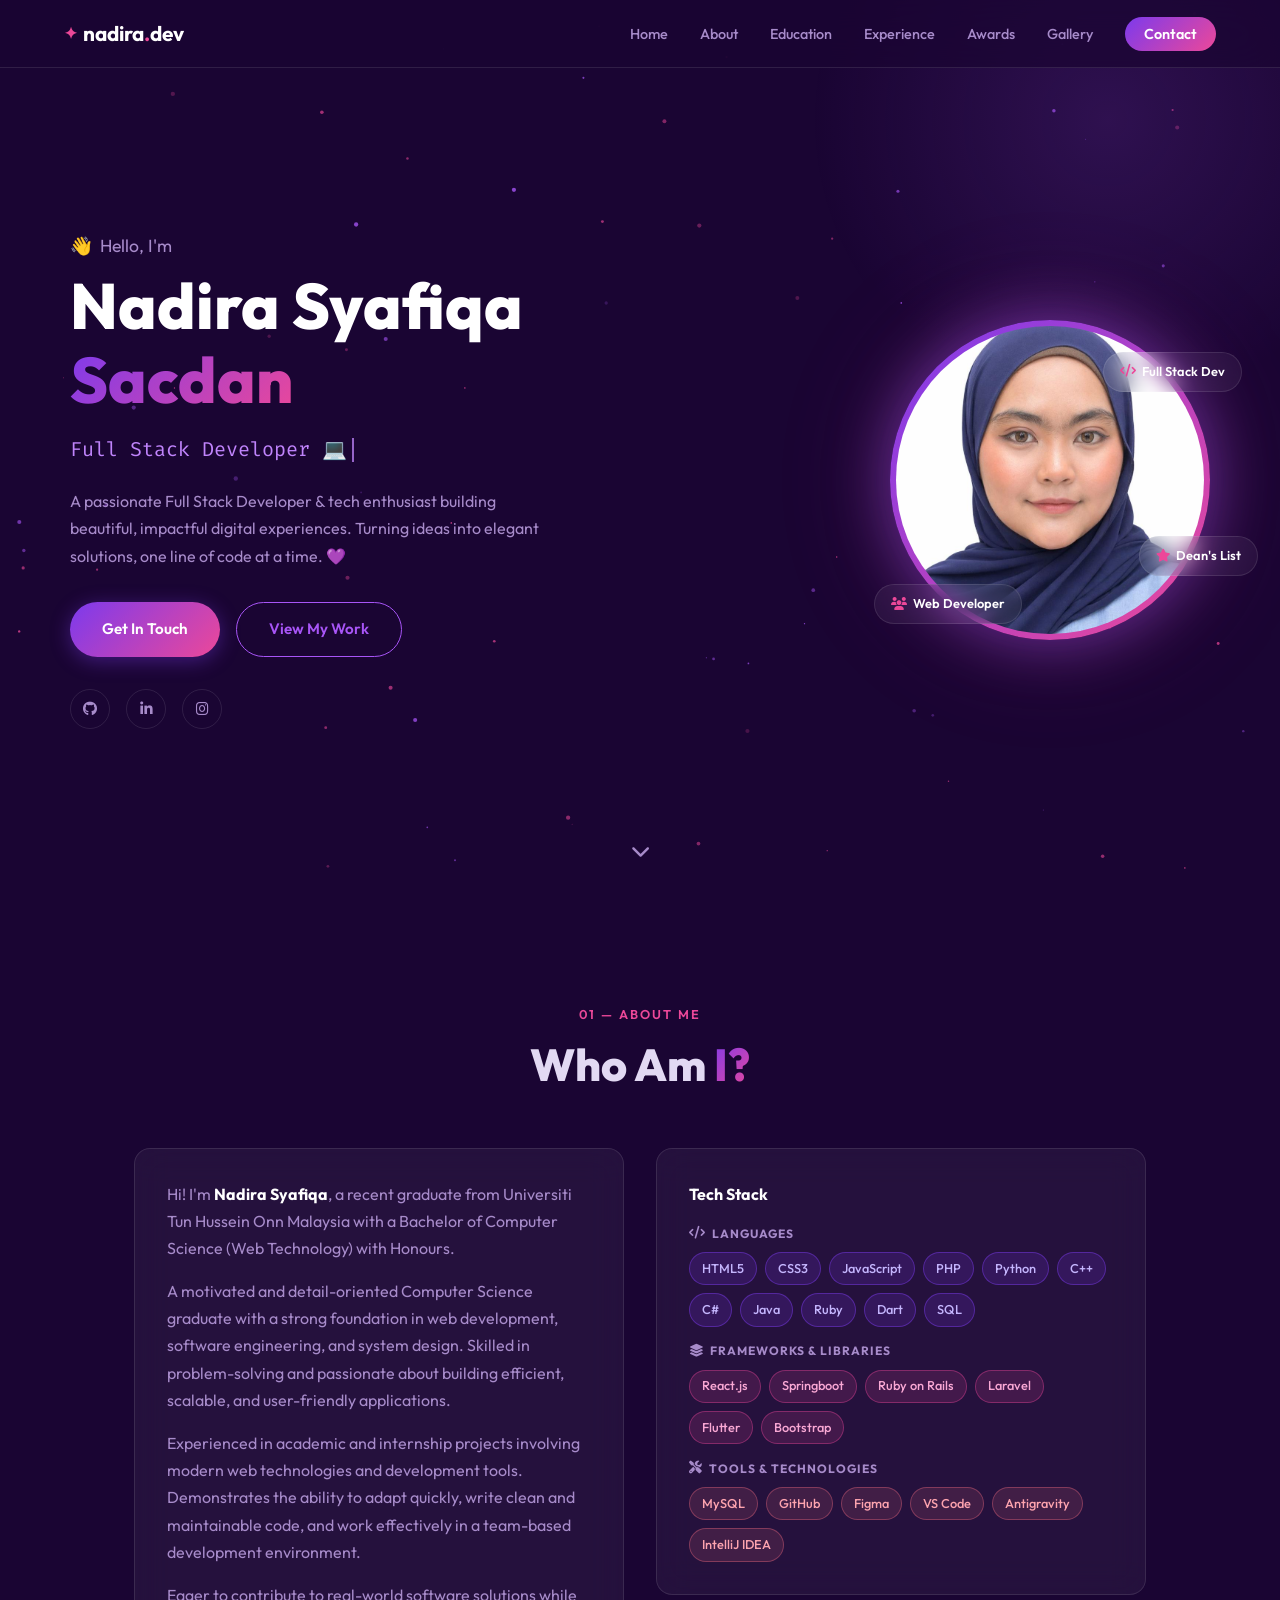
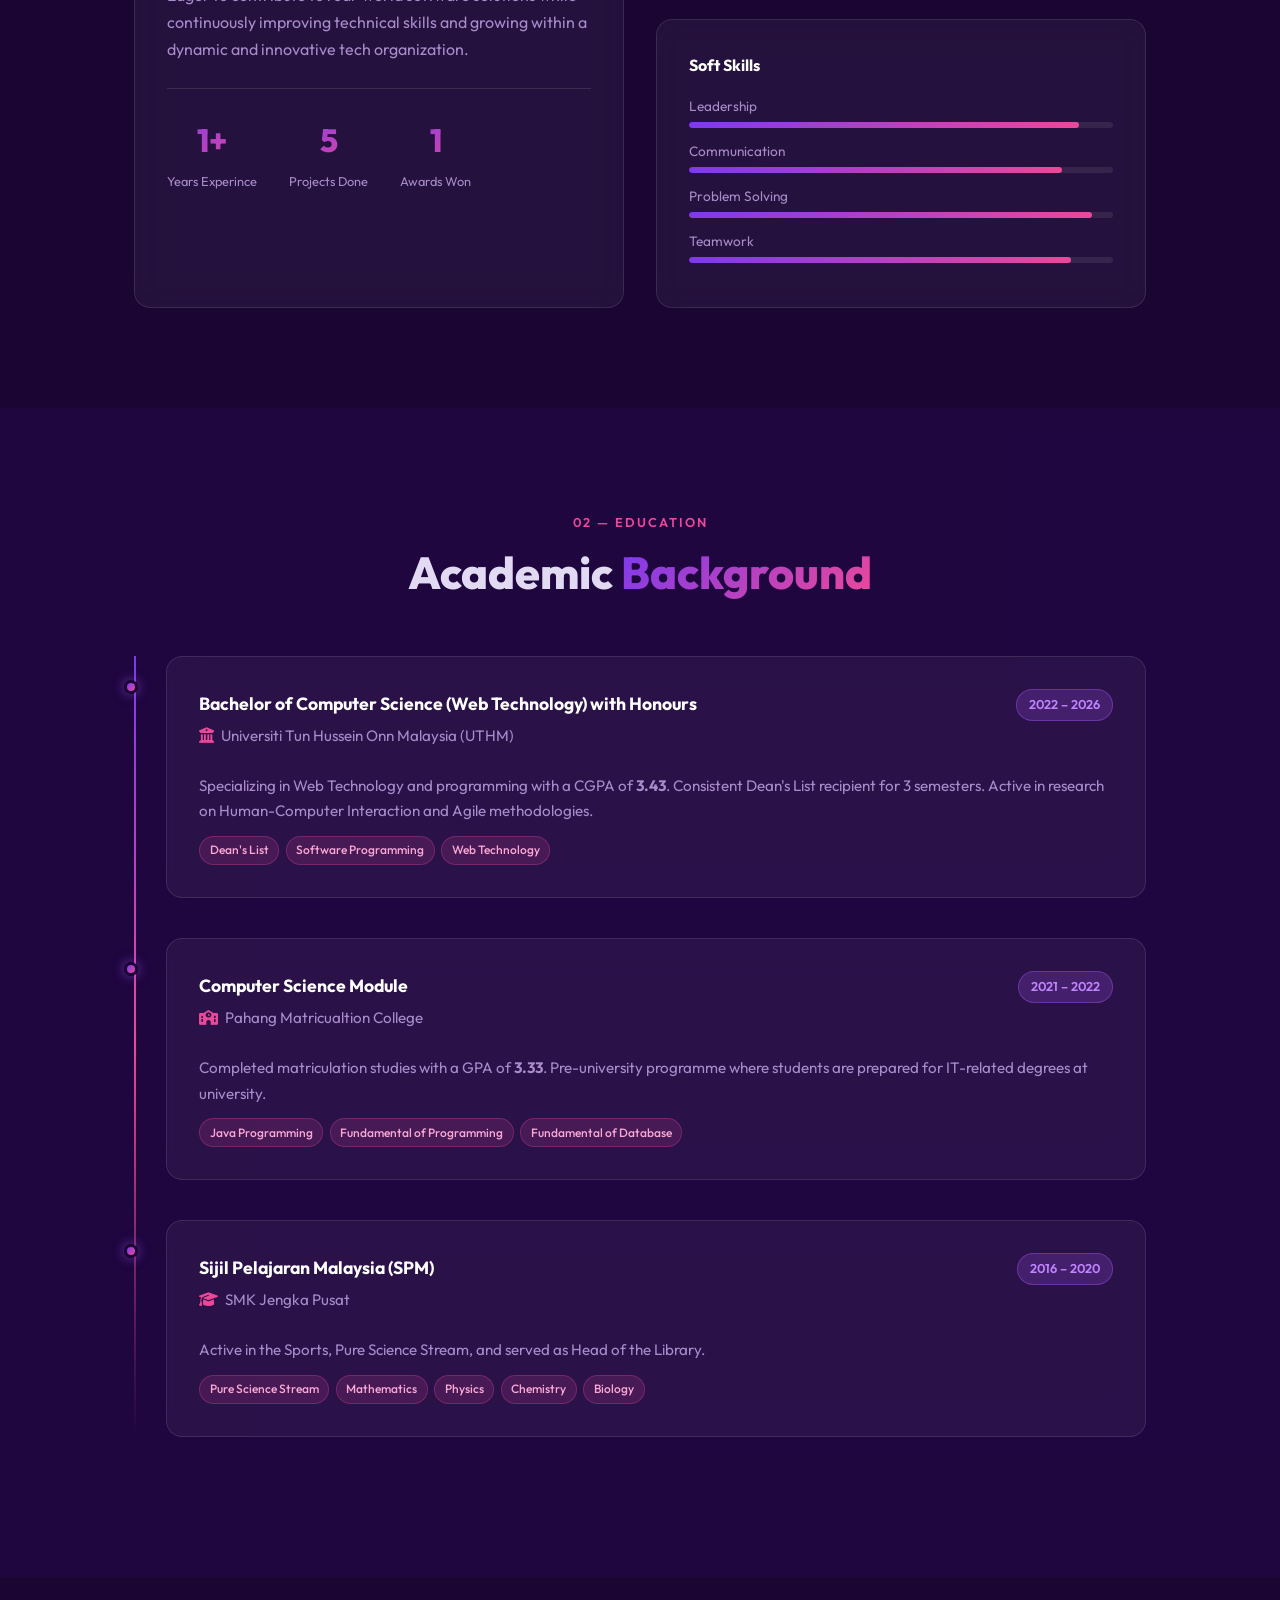
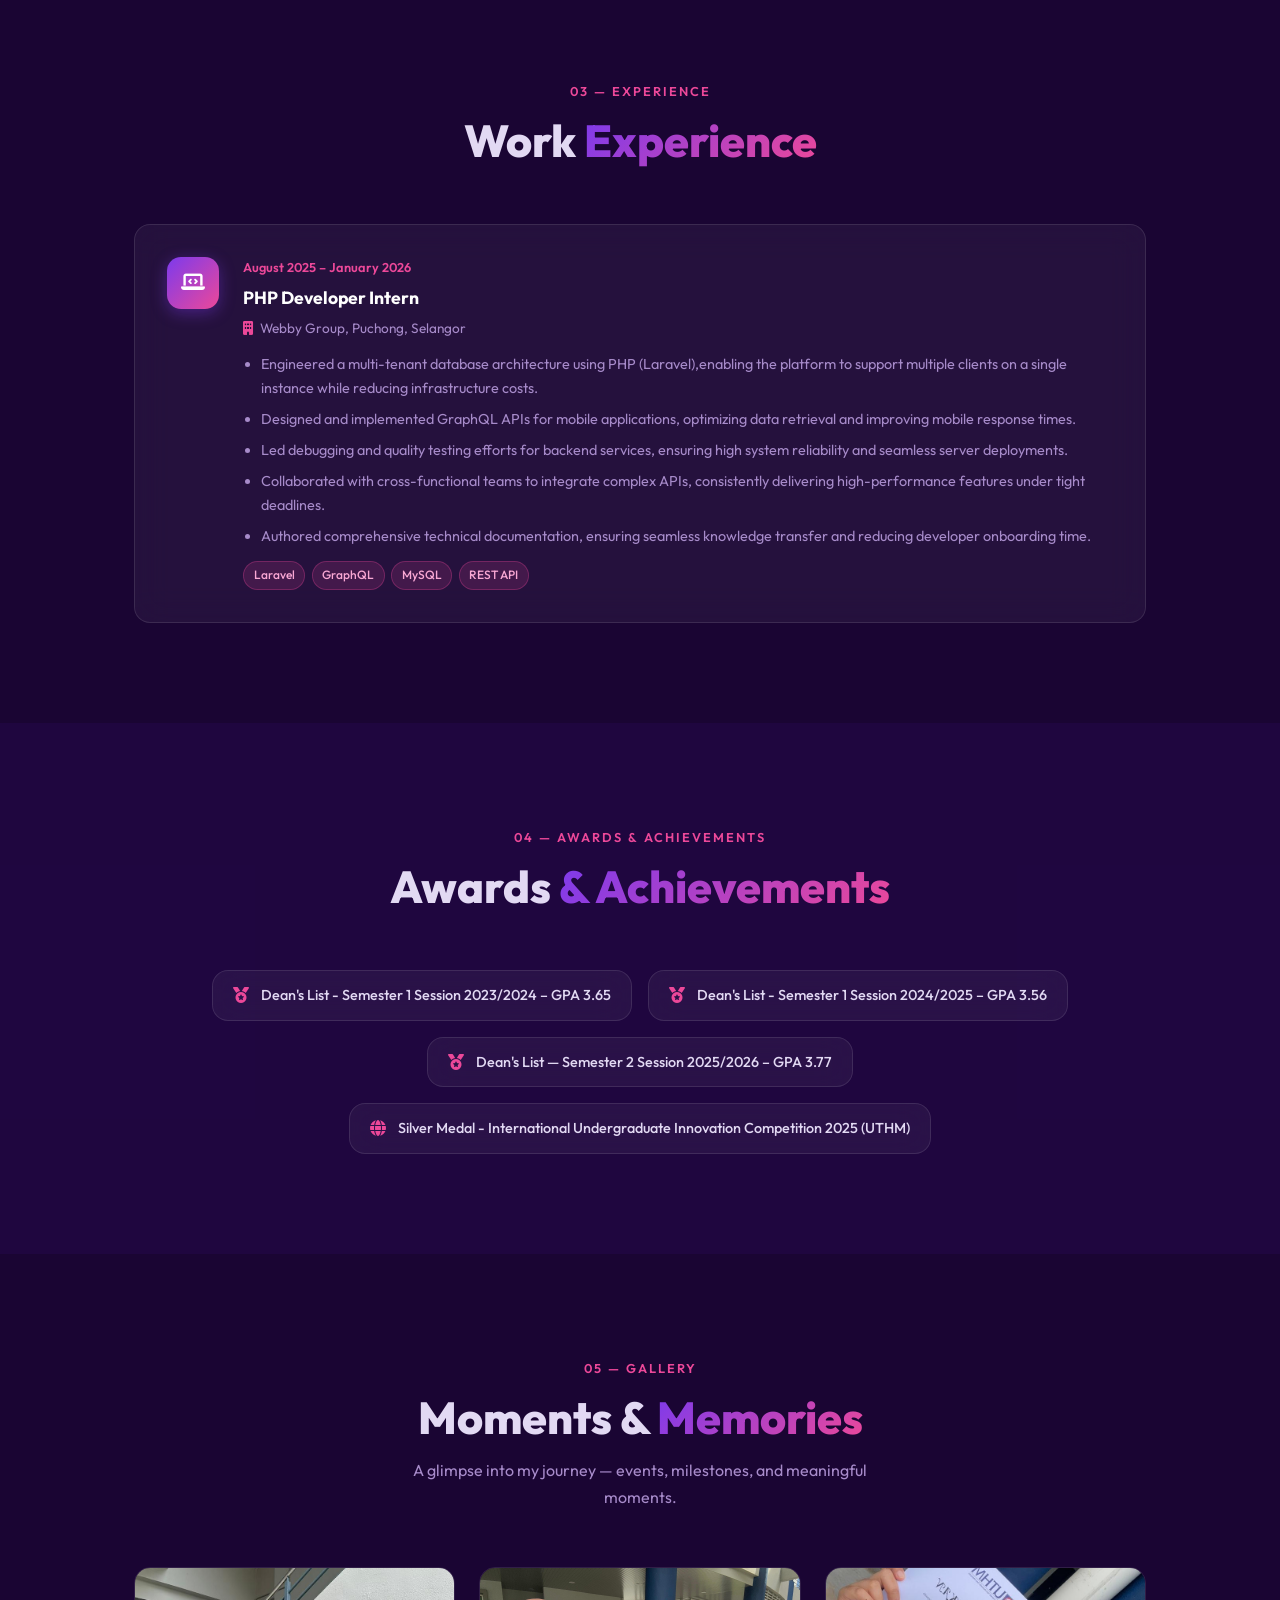
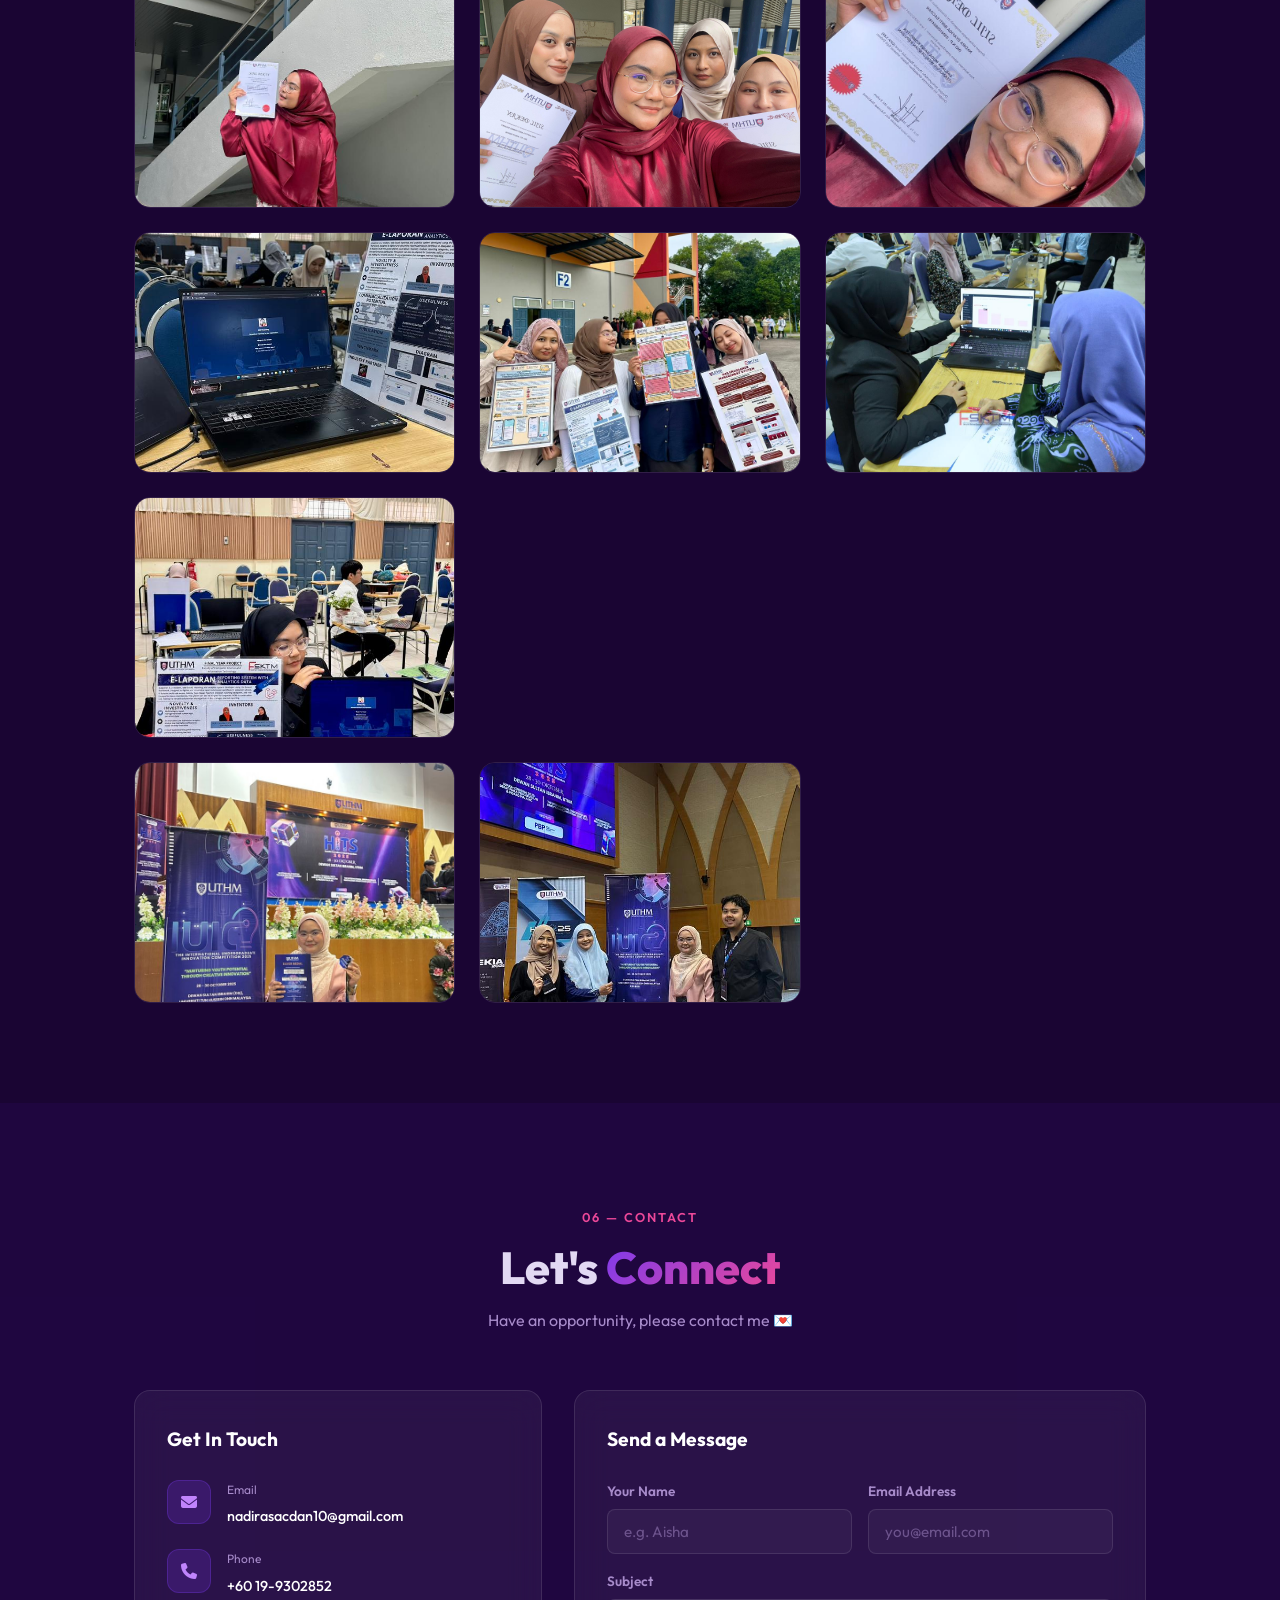
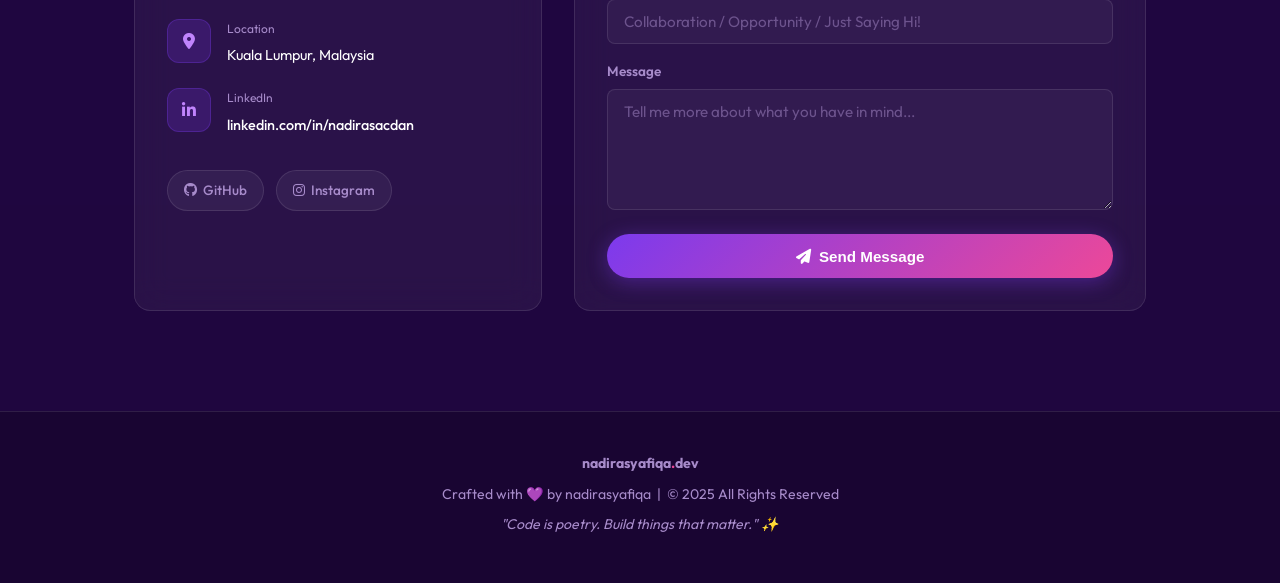
==== index.html @ 59a6dc30 "Update contact form action URL" ====
<!DOCTYPE html>
<html lang="en">
<head>
  <meta charset="UTF-8" />
  <meta name="viewport" content="width=device-width, initial-scale=1.0"/>
  <title>Nadira Syafiqa | Full Stack Developer & Tech Enthusiast</title>
  <meta name="description" content="Portfolio of Nadirah — Full Stack Developer, tech enthusiast, and community leader passionate about building impactful digital experiences."/>
  <link href="https://fonts.googleapis.com/css2?family=Outfit:wght@300;400;500;600;700;800&family=Fira+Code:wght@400;500&display=swap" rel="stylesheet"/>
  <link rel="stylesheet" href="https://cdnjs.cloudflare.com/ajax/libs/font-awesome/6.5.0/css/all.min.css"/>
  <link rel="stylesheet" href="style.css"/>
</head>
<body>

  <!-- Particle Canvas -->
  <canvas id="particles"></canvas>

  <!-- NAV -->
  <nav id="navbar">
    <div class="nav-brand">
      <span class="brand-icon">✦</span>
      <span>nadira<span class="accent">.</span>dev</span>
    </div>
    <ul class="nav-links">
      <li><a href="#home">Home</a></li>
      <li><a href="#about">About</a></li>
      <li><a href="#education">Education</a></li>
      <li><a href="#experience">Experience</a></li>
      <li><a href="#awards">Awards</a></li>
      <li><a href="#gallery">Gallery</a></li>
      <li><a href="#contact" class="btn-nav">Contact</a></li>
    </ul>
    <button class="hamburger" id="hamburger" aria-label="Toggle menu">
      <span></span><span></span><span></span>
    </button>
  </nav>

  <!-- HERO -->
  <section id="home" class="hero">
    <div class="hero-content">
      <div class="hero-left">
        <p class="hero-greeting"><span class="wave">👋</span> Hello, I'm</p>
        <h1 class="hero-name">Nadira Syafiqa<br/><span class="gradient-text">Sacdan</span></h1>
        <div class="typed-wrapper">
          <span id="typed-text"></span><span class="cursor">|</span>
        </div>
        <p class="hero-desc">A passionate Full Stack Developer & tech enthusiast building beautiful, impactful digital experiences. Turning ideas into elegant solutions, one line of code at a time. 💜</p>
        <div class="hero-btns">
          <a href="#contact" class="btn-primary">Get In Touch</a>
          <a href="#experience" class="btn-secondary">View My Work</a>
        </div>
        <div class="hero-socials">
          <a href="https://github.com/nadirasyafiqa" aria-label="GitHub"><i class="fab fa-github"></i></a>
          <a href="https://www.linkedin.com/in/nadirasacdan" aria-label="LinkedIn"><i class="fab fa-linkedin-in"></i></a>
          <a href="https://www.instagram.com/nadirasyafiqa/?hl=en" aria-label="Instagram"><i class="fab fa-instagram"></i></a>
        </div>
      </div>
      <div class="hero-right">
        <div class="profile-glow-ring">
          <div class="profile-img-wrap">
            <img src="assets/profile2.jpeg" alt="Nadirah's profile photo" id="profile-img" onerror="this.src='https://ui-avatars.com/api/?name=Nadirah+Nur+Aisyah&background=7c3aed&color=fff&size=400'"/>
            <label class="upload-label" for="profile-upload" title="Click to upload your photo">
              <i class="fas fa-camera"></i>
            </label>
            <input type="file" id="profile-upload" accept="image/*" style="display:none"/>
          </div>
        </div>
        <div class="floating-badge badge-1"><i class="fas fa-code"></i> Full Stack Dev</div>
        <div class="floating-badge badge-2"><i class="fas fa-star"></i> Dean's List</div>
        <div class="floating-badge badge-3"><i class="fas fa-users"></i> Web Developer</div>
      </div>
    </div>
    <div class="scroll-hint"><i class="fas fa-chevron-down"></i></div>
  </section>

  <!-- ABOUT -->
  <section id="about" class="section">
    <div class="container">
      <div class="section-header">
        <span class="section-tag">01 — About Me</span>
        <h2>Who Am <span class="gradient-text">I?</span></h2>
      </div>
      <div class="about-grid">
        <div class="about-text glass-card">
            <p>
              Hi! I'm <strong>Nadira Syafiqa</strong>, a recent graduate from Universiti Tun Hussein Onn Malaysia with a Bachelor of Computer Science (Web Technology) with Honours.
            </p>

            <p>
              A motivated and detail-oriented Computer Science graduate with a strong foundation in web development, software engineering, and system design. Skilled in problem-solving and passionate about building efficient, scalable, and user-friendly applications.
            </p>

            <p>
              Experienced in academic and internship projects involving modern web technologies and development tools. Demonstrates the ability to adapt quickly, write clean and maintainable code, and work effectively in a team-based development environment.
            </p>

            <p>
              Eager to contribute to real-world software solutions while continuously improving technical skills and growing within a dynamic and innovative tech organization.
            </p>          
            <div class="about-highlights">
            <div class="highlight-item">
              <span class="highlight-num gradient-text">1+</span>
              <span class="highlight-label">Years Experince</span>
            </div>
            <div class="highlight-item">
              <span class="highlight-num gradient-text">5</span>
              <span class="highlight-label">Projects Done</span>
            </div>
            <div class="highlight-item">
              <span class="highlight-num gradient-text">1</span>
              <span class="highlight-label">Awards Won</span>
            </div>
          </div>
        </div>
        <div class="skills-col">
          <div class="glass-card skills-card">
            <h3>Tech Stack</h3>

            <p class="stack-label"><i class="fas fa-code"></i> Languages</p>
            <div class="skill-tags">
              <span class="tag tag-lang">HTML5</span>
              <span class="tag tag-lang">CSS3</span>
              <span class="tag tag-lang">JavaScript</span>
              <span class="tag tag-lang">PHP</span>
              <span class="tag tag-lang">Python</span>
              <span class="tag tag-lang">C++</span>
              <span class="tag tag-lang">C#</span>
              <span class="tag tag-lang">Java</span>
              <span class="tag tag-lang">Ruby</span>
              <span class="tag tag-lang">Dart</span>
              <span class="tag tag-lang">SQL</span>
            </div>

            <p class="stack-label"><i class="fas fa-layer-group"></i> Frameworks &amp; Libraries</p>
            <div class="skill-tags">
              <span class="tag tag-framework">React.js</span>
              <span class="tag tag-framework">Springboot</span>
              <span class="tag tag-framework">Ruby on Rails</span>
              <span class="tag tag-framework">Laravel</span>
              <span class="tag tag-framework">Flutter</span>
              <span class="tag tag-framework">Bootstrap</span>
            </div>

            <p class="stack-label"><i class="fas fa-tools"></i> Tools &amp; Technologies</p>
            <div class="skill-tags">
              <span class="tag tag-tool">MySQL</span>
              <span class="tag tag-tool">GitHub</span>
              <span class="tag tag-tool">Figma</span>
              <span class="tag tag-tool">VS Code</span>
              <span class="tag tag-tool">Antigravity</span>
              <span class="tag tag-tool">IntelliJ IDEA</span>
            </div>
          </div>
          <div class="glass-card skills-card">
            <h3>Soft Skills</h3>
            <div class="skill-bars">
              <div class="skill-bar-item">
                <span>Leadership</span>
                <div class="bar"><div class="bar-fill" data-w="92"></div></div>
              </div>
              <div class="skill-bar-item">
                <span>Communication</span>
                <div class="bar"><div class="bar-fill" data-w="88"></div></div>
              </div>
              <div class="skill-bar-item">
                <span>Problem Solving</span>
                <div class="bar"><div class="bar-fill" data-w="95"></div></div>
              </div>
              <div class="skill-bar-item">
                <span>Teamwork</span>
                <div class="bar"><div class="bar-fill" data-w="90"></div></div>
              </div>
            </div>
          </div>
        </div>
      </div>
    </div>
  </section>

  <!-- EDUCATION -->
  <section id="education" class="section section-alt">
    <div class="container">
      <div class="section-header">
        <span class="section-tag">02 — Education</span>
        <h2>Academic <span class="gradient-text">Background</span></h2>
      </div>
      <div class="timeline">
        <div class="timeline-item" data-aos>
          <div class="timeline-dot"></div>
          <div class="timeline-card glass-card">
            <div class="tl-header">
              <div>
                <h3>Bachelor of Computer Science (Web Technology) with Honours</h3>
                <p class="tl-place"><i class="fas fa-university"></i> Universiti Tun Hussein Onn Malaysia (UTHM)</p>
              </div>
              <span class="tl-year">2022 – 2026</span>
            </div>
            <p>Specializing in Web Technology and programming with a CGPA of <strong>3.43</strong>. Consistent Dean's List recipient for 3 semesters. Active in research on Human-Computer Interaction and Agile methodologies.</p>
            <div class="tl-tags">
              <span class="tag-sm">Dean's List</span>
              <span class="tag-sm">Software Programming</span>
              <span class="tag-sm">Web Technology</span>
            </div>
          </div>
        </div>
        <div class="timeline-item" data-aos>
          <div class="timeline-dot"></div>
          <div class="timeline-card glass-card">
            <div class="tl-header">
              <div>
                <h3>Computer Science Module </h3>
                <p class="tl-place"><i class="fas fa-school"></i> Pahang Matricualtion College</p>
              </div>
              <span class="tl-year">2021 – 2022</span>
            </div>
            <p>Completed matriculation studies with a GPA of <strong>3.33</strong>. Pre-university programme where students are prepared for IT-related degrees at university.</p>
            <div class="tl-tags">
              <span class="tag-sm">Java Programming</span>
              <span class="tag-sm">Fundamental of Programming</span>
              <span class="tag-sm">Fundamental of Database</span>
            </div>
          </div>
        </div>
        <div class="timeline-item" data-aos>
          <div class="timeline-dot"></div>
          <div class="timeline-card glass-card">
            <div class="tl-header">
              <div>
                <h3>Sijil Pelajaran Malaysia (SPM)</h3>
                <p class="tl-place"><i class="fas fa-graduation-cap"></i> SMK Jengka Pusat</p>
              </div>
              <span class="tl-year">2016 – 2020</span>
            </div>
            <p>Active in the Sports, Pure Science Stream, and served as Head of the Library.</p>
            <div class="tl-tags">
              <span class="tag-sm">Pure Science Stream</span>
              <span class="tag-sm">Mathematics</span>
              <span class="tag-sm">Physics</span>
              <span class="tag-sm">Chemistry</span>
              <span class="tag-sm">Biology</span>
            </div>
          </div>
        </div>
      </div>
    </div>
  </section>

  <!-- EXPERIENCE -->
  <section id="experience" class="section">
    <div class="container">
      <div class="section-header">
        <span class="section-tag">03 — Experience</span>
        <h2>Work <span class="gradient-text">Experience</span></h2>
      </div>
      <div class="exp-grid">
        <div class="exp-card glass-card" data-aos>
          <div class="exp-icon"><i class="fas fa-laptop-code"></i></div>
          <div class="exp-body">
            <span class="exp-period">August 2025 – January 2026</span>
            <h3>PHP Developer Intern</h3>
            <p class="exp-company"><i class="fas fa-building"></i> Webby Group, Puchong, Selangor</p>
            <ul>
              <li>Engineered a multi-tenant database architecture using PHP (Laravel),enabling the platform to support multiple clients on a single instance while reducing infrastructure costs.</li>
              <li>Designed and implemented GraphQL APIs for mobile applications, optimizing data retrieval and improving mobile response times.</li>
              <li>Led debugging and quality testing efforts for backend services, ensuring high system reliability and seamless server deployments. </li>
              <li>Collaborated with cross-functional teams to integrate complex APIs, consistently delivering high-performance features under tight deadlines. </li>
              <li>Authored comprehensive technical documentation, ensuring seamless knowledge transfer and reducing developer onboarding time.  </li>
            </ul>
            <div class="tl-tags">
              <span class="tag-sm">Laravel</span><span class="tag-sm">GraphQL</span><span class="tag-sm">MySQL</span><span class="tag-sm">REST API</span>
            </div>
          </div>
        </div>
        <!-- <div class="exp-card glass-card" data-aos>
          <div class="exp-icon"><i class="fas fa-paint-brush"></i></div>
          <div class="exp-body">
            <span class="exp-period">Jan 2024 – May 2024</span>
            <h3>UI/UX Design Consultant (Part-Time)</h3>
            <p class="exp-company"><i class="fas fa-building"></i> Freelance — Remote</p>
            <ul>
              <li>Designed user interfaces for 4 client mobile applications using Figma, with user testing and prototyping.</li>
              <li>Conducted usability research interviews with 30+ users to improve UX flows.</li>
              <li>Delivered pixel-perfect design handoffs to development teams, reducing revision cycles by 50%.</li>
            </ul>
            <div class="tl-tags">
              <span class="tag-sm">Figma</span><span class="tag-sm">UX Research</span><span class="tag-sm">Prototyping</span>
            </div>
          </div>
        </div> -->
        <!-- <div class="exp-card glass-card" data-aos>
          <div class="exp-icon"><i class="fas fa-chalkboard-teacher"></i></div>
          <div class="exp-body">
            <span class="exp-period">Sep 2023 – Dec 2023</span>
            <h3>Teaching Assistant — Web Technologies</h3>
            <p class="exp-company"><i class="fas fa-university"></i> Universiti Teknologi Malaysia</p>
            <ul>
              <li>Assisted in teaching HTML, CSS, and JavaScript to 60+ first-year students.</li>
              <li>Conducted weekly lab sessions and provided code reviews for assignments.</li>
              <li>Achieved 96% student satisfaction score in end-of-semester evaluations.</li>
            </ul>
            <div class="tl-tags">
              <span class="tag-sm">Teaching</span><span class="tag-sm">HTML/CSS</span><span class="tag-sm">JavaScript</span>
            </div>
          </div>
        </div> -->
      </div>
    </div>
  </section>

  <!-- LEADERSHIP -->
  <section id="awards" class="section section-alt">
    <div class="container">
      <div class="section-header">
        <span class="section-tag">04 — Awards & Achievements</span>
        <h2>Awards <span class="gradient-text">& Achievements</span></h2>
      </div>
      <!-- <div class="lead-grid">
        <div class="lead-card glass-card" data-aos>
          <div class="lead-icon-wrap"><i class="fas fa-crown"></i></div>
          <h3>Vice President</h3>
          <p class="lead-org">Enterprenuership Club </p>
          <span class="lead-period">2022 – 2023</span>
          <p>Led a team of 30 members to plan and execute club activities throughout the semester. Achieved 100% of semester sales target (30 cups/week) through product commercialization. Coordinated 20 members to ensure effective task delegation and on-time execution of activities.</p>
        </div>
        <div class="lead-card glass-card" data-aos>
          <div class="lead-icon-wrap"><i class="fas fa-laptop"></i></div>
          <h3>Technical Director</h3>
          <p class="lead-org">UTM HackFest 2023</p>
          <span class="lead-period">Mar 2023</span>
          <p>Directed technical operations for a 48-hour hackathon with 300+ participants from 20 universities. Managed judging criteria, problem statements, and technical infrastructure.</p>
        </div>
        <div class="lead-card glass-card" data-aos>
          <div class="lead-icon-wrap"><i class="fas fa-hands-helping"></i></div>
          <h3>Community Manager</h3>
          <p class="lead-org">Google Developer Student Club UTM</p>
          <span class="lead-period">2022 – 2023</span>
          <p>Grew the GDSC chapter from 50 to 350+ members. Organized Google Solution Challenge participation and hosted monthly tech talks attracting industry speakers.</p>
        </div>
        <div class="lead-card glass-card" data-aos>
          <div class="lead-icon-wrap"><i class="fas fa-trophy"></i></div>
          <h3>Head Delegate</h3>
          <p class="lead-org">Malaysian Youth Tech Parliament 2022</p>
          <span class="lead-period">Aug 2022</span>
          <p>Represented UTM as Head Delegate at the national youth parliament on digital governance. Proposed a policy paper on bridging the digital divide in rural Malaysia.</p>
        </div>
      </div> -->
      <!-- Awards -->
      <div class="awards-row">
        <!-- <h3 class="awards-title">🏆 Awards & Achievements</h3> -->
        <div class="awards-grid">
          <div class="award-item glass-card"><i class="fas fa-medal"></i><span>Dean's List - Semester 1 Session 2023/2024 – GPA 3.65</span></div>
          <div class="award-item glass-card"><i class="fas fa-medal"></i><span>Dean's List - Semester 1 Session 2024/2025 – GPA 3.56   </span></div>
          <div class="award-item glass-card"><i class="fas fa-medal"></i><span>Dean's List — Semester 2 Session 2025/2026 – GPA 3.77 </span></div>
          <div class="award-item glass-card"><i class="fas fa-globe"></i><span>Silver Medal - International Undergraduate Innovation Competition 2025 (UTHM)</span></div>
        </div>
      </div>
    </div>
  </section>

  <!-- GALLERY -->
  <section id="gallery" class="section">
    <div class="container">
      <div class="section-header">
        <span class="section-tag">05 — Gallery</span>
        <h2>Moments & <span class="gradient-text">Memories</span></h2>
        <p class="section-subtitle">A glimpse into my journey — events, milestones, and meaningful moments.</p>
      </div>
      <div class="gallery-grid" id="gallery-grid">
        <!-- Activity cards with upload support -->
        <div class="gallery-card" data-aos>
          <img src="assets/deanlist.jpeg" alt="Leadership at Hackathon" class="gallery-img" onerror="this.src='https://picsum.photos/seed/hack/600/400'"/>
          <div class="gallery-overlay">
            <span>Dean's List</span>
            <label class="gallery-upload-btn" title="Change photo"><i class="fas fa-camera"></i><input type="file" accept="image/*" class="gallery-file-input"/></label>
          </div>
        </div>
        <div class="gallery-card" data-aos>
          <img src="assets/deanlist_friends.jpeg" alt="Community Workshop" class="gallery-img" onerror="this.src='https://picsum.photos/seed/women/600/400'"/>
          <div class="gallery-overlay">
            <span>Dean's List</span>
            <label class="gallery-upload-btn" title="Change photo"><i class="fas fa-camera"></i><input type="file" accept="image/*" class="gallery-file-input"/></label>
          </div>
        </div>
        <div class="gallery-card" data-aos>
          <img src="assets/deanlist_nadira.jpeg" alt="Graduation Day" class="gallery-img" onerror="this.src='https://picsum.photos/seed/grad/600/400'"/>
          <div class="gallery-overlay">
            <span>Dean's List</span>
            <label class="gallery-upload-btn" title="Change photo"><i class="fas fa-camera"></i><input type="file" accept="image/*" class="gallery-file-input"/></label>
          </div>
        </div>
        <div class="gallery-card" data-aos>
          <img src="assets/fyp.jpeg" alt="Graduation Day" class="gallery-img" onerror="this.src='https://picsum.photos/seed/grad/600/400'"/>
          <div class="gallery-overlay">
            <span>Final Year Project</span>
            <label class="gallery-upload-btn" title="Change photo"><i class="fas fa-camera"></i><input type="file" accept="image/*" class="gallery-file-input"/></label>
          </div>
        </div>
        <div class="gallery-card" data-aos>
          <img src="assets/fyp_friends.jpeg" alt="Graduation Day" class="gallery-img" onerror="this.src='https://picsum.photos/seed/grad/600/400'"/>
          <div class="gallery-overlay">
            <span>Final Year Project</span>
            <label class="gallery-upload-btn" title="Change photo"><i class="fas fa-camera"></i><input type="file" accept="image/*" class="gallery-file-input"/></label>
          </div>
        </div>
        <div class="gallery-card" data-aos>
          <img src="assets/presnetation_fyp.jpeg" alt="Graduation Day" class="gallery-img" onerror="this.src='https://picsum.photos/seed/grad/600/400'"/>
          <div class="gallery-overlay">
            <span>Final Year Project demonstration</span>
            <label class="gallery-upload-btn" title="Change photo"><i class="fas fa-camera"></i><input type="file" accept="image/*" class="gallery-file-input"/></label>
          </div>
        </div>
        <div class="gallery-card" data-aos>
          <img src="assets/fyp1.jpeg" alt="Graduation Day" class="gallery-img" onerror="this.src='https://picsum.photos/seed/grad/600/400'"/>
          <div class="gallery-overlay">
            <span>Final Year Project</span>
            <label class="gallery-upload-btn" title="Change photo"><i class="fas fa-camera"></i><input type="file" accept="image/*" class="gallery-file-input"/></label>
          </div>
        </div>
        <div class="gallery-card" data-aos>
          <img src="assets/internship_nadira.jpeg" alt="Graduation Day" class="gallery-img" onerror="this.src='https://picsum.photos/seed/grad/600/400'"/>
          <div class="gallery-overlay">
            <span>Internship Presentation</span>
            <label class="gallery-upload-btn" title="Change photo"><i class="fas fa-camera"></i><input type="file" accept="image/*" class="gallery-file-input"/></label>
          </div>
        </div>
        <div class="gallery-card" data-aos>
          <img src="assets/webby_group_vacay.jpeg" alt="Graduation Day" class="gallery-img" onerror="this.src='https://picsum.photos/seed/grad/600/400'"/>
          <div class="gallery-overlay">
            <span>Webby's Event</span>
            <label class="gallery-upload-btn" title="Change photo"><i class="fas fa-camera"></i><input type="file" accept="image/*" class="gallery-file-input"/></label>
          </div>
        </div>
        <div class="gallery-card" data-aos>
          <img src="assets/nadira_silvermedal.jpeg" alt="Graduation Day" class="gallery-img" onerror="this.src='https://picsum.photos/seed/grad/600/400'"/>
          <div class="gallery-overlay">
            <span>Silver Medal IUIC</span>
            <label class="gallery-upload-btn" title="Change photo"><i class="fas fa-camera"></i><input type="file" accept="image/*" class="gallery-file-input"/></label>
          </div>
        </div>
        <div class="gallery-card" data-aos>
          <img src="assets/silvermedal.jpeg" alt="Graduation Day" class="gallery-img" onerror="this.src='https://picsum.photos/seed/grad/600/400'"/>
          <div class="gallery-overlay">
            <span>Silver Medal IUIC</span>
            <label class="gallery-upload-btn" title="Change photo"><i class="fas fa-camera"></i><input type="file" accept="image/*" class="gallery-file-input"/></label>
          </div>
        </div>
      </div>
    </div>
  </section>

  <!-- CONTACT -->
<section id="contact" class="section section-alt">
    <div class="container">
      <div class="section-header">
        <span class="section-tag">06 — Contact</span>
        <h2>Let's <span class="gradient-text">Connect</span></h2>
        <p class="section-subtitle">Have an opportunity, please contact me 💌</p>
      </div>
      <div class="contact-grid">
        <div class="contact-info glass-card">
          <h3>Get In Touch</h3>
          <div class="contact-items">
            <div class="contact-item">
              <div class="ci-icon"><i class="fas fa-envelope"></i></div>
              <div><p class="ci-label">Email</p><a href="mailto:nadirasacdan10@gmail.com">nadirasacdan10@gmail.com</a></div>
            </div>
            <div class="contact-item">
              <div class="ci-icon"><i class="fas fa-phone"></i></div>
              <div><p class="ci-label">Phone</p><a href="tel:+60199302852">+60 19-9302852</a></div>
            </div>
            <div class="contact-item">
              <div class="ci-icon"><i class="fas fa-map-marker-alt"></i></div>
              <div><p class="ci-label">Location</p><span>Kuala Lumpur, Malaysia</span></div>
            </div>
            <div class="contact-item">
              <div class="ci-icon"><i class="fab fa-linkedin-in"></i></div>
              <div><p class="ci-label">LinkedIn</p><a href="https://www.linkedin.com/in/nadirasacdan">linkedin.com/in/nadirasacdan</a></div>
            </div>
          </div>
          <div class="contact-socials">
            <a href="https://github.com/nadirasyafiqa" class="social-pill"><i class="fab fa-github"></i> GitHub</a>
            <a href="https://www.instagram.com/nadirasyafiqa/?hl=en" class="social-pill"><i class="fab fa-instagram"></i> Instagram</a>
          </div>
        </div>
        <form class="contact-form glass-card" id="contact-form" action="https://formspree.io/f/mpqnwnez" method="POST">
          <h3>Send a Message</h3>
          <div class="form-row">
            <div class="form-group">
              <label for="cf-name">Your Name</label>
              <input type="text" id="cf-name" name="name" placeholder="e.g. Aisha" required/>
            </div>
            <div class="form-group">
              <label for="cf-email">Email Address</label>
              <input type="email" id="cf-email" name="email" placeholder="you@email.com" required/>
            </div>
          </div>
          <div class="form-group">
            <label for="cf-subject">Subject</label>
            <input type="text" id="cf-subject" name="subject" placeholder="Collaboration / Opportunity / Just Saying Hi!"/>
          </div>
          <div class="form-group">
            <label for="cf-message">Message</label>
            <textarea id="cf-message" name="message" rows="5" placeholder="Tell me more about what you have in mind..." required></textarea>
          </div>
          <button type="submit" class="btn-primary btn-full" id="send-btn">
            <i class="fas fa-paper-plane"></i> Send Message
          </button>
          <p class="form-success" id="form-success" style="display:none">✅ Message sent! I'll get back to you soon. 💜</p>
        </form>
      </div>
    </div>
  </section>

  <!-- FOOTER -->
  <footer class="footer">
    <div class="footer-inner">
      <p class="footer-brand">nadirasyafiqa<span class="accent">.</span>dev</p>
      <p>Crafted with 💜 by nadirasyafiqa &nbsp;|&nbsp; © 2025 All Rights Reserved</p>
      <p class="footer-quote">"Code is poetry. Build things that matter." ✨</p>
    </div>
  </footer>

  <script src="script.js"></script>
</body>
</html>
---- style.css ----
/* ===== DESIGN TOKENS ===== */
:root {
  --purple-deep: #1a0533;
  --purple-dark: #2d0a5e;
  --purple-mid: #7c3aed;
  --purple-light: #a855f7;
  --pink: #ec4899;
  --pink-light: #f9a8d4;
  --rose: #fb7185;
  --accent: #c084fc;
  --white: #ffffff;
  --text: #e2d9f3;
  --text-muted: #a78bca;
  --glass-bg: rgba(255,255,255,0.05);
  --glass-border: rgba(255,255,255,0.1);
  --glass-hover: rgba(255,255,255,0.09);
  --gradient: linear-gradient(135deg, var(--purple-mid), var(--pink));
  --gradient-soft: linear-gradient(135deg, #7c3aed22, #ec489922);
  --shadow: 0 8px 32px rgba(124,58,237,0.25);
  --shadow-lg: 0 20px 60px rgba(124,58,237,0.35);
  --radius: 16px;
  --radius-sm: 8px;
  --transition: 0.3s ease;
}

/* ===== RESET & BASE ===== */
*, *::before, *::after { box-sizing: border-box; margin: 0; padding: 0; }
html { scroll-behavior: smooth; }
body {
  font-family: 'Outfit', sans-serif;
  background: var(--purple-deep);
  color: var(--text);
  overflow-x: hidden;
  line-height: 1.7;
}
a { color: inherit; text-decoration: none; }
ul { list-style: none; }
img { max-width: 100%; display: block; }

/* ===== SCROLLBAR ===== */
::-webkit-scrollbar { width: 6px; }
::-webkit-scrollbar-track { background: var(--purple-deep); }
::-webkit-scrollbar-thumb { background: var(--purple-mid); border-radius: 3px; }

/* ===== PARTICLES ===== */
#particles {
  position: fixed; inset: 0;
  z-index: 0; pointer-events: none;
}

/* ===== GRADIENT TEXT ===== */
.gradient-text {
  background: var(--gradient);
  -webkit-background-clip: text;
  -webkit-text-fill-color: transparent;
  background-clip: text;
}
.accent { color: var(--pink); }

/* ===== GLASS CARD ===== */
.glass-card {
  background: var(--glass-bg);
  border: 1px solid var(--glass-border);
  border-radius: var(--radius);
  backdrop-filter: blur(16px);
  -webkit-backdrop-filter: blur(16px);
  padding: 2rem;
  transition: transform var(--transition), box-shadow var(--transition), background var(--transition);
}
.glass-card:hover {
  transform: translateY(-4px);
  background: var(--glass-hover);
  box-shadow: var(--shadow-lg);
}

/* ===== NAVBAR ===== */
#navbar {
  position: fixed; top: 0; left: 0; right: 0; z-index: 1000;
  display: flex; align-items: center; justify-content: space-between;
  padding: 1rem 5%;
  background: rgba(26,5,51,0.7);
  backdrop-filter: blur(20px);
  -webkit-backdrop-filter: blur(20px);
  border-bottom: 1px solid var(--glass-border);
  transition: background var(--transition);
}
#navbar.scrolled { background: rgba(26,5,51,0.95); }
.nav-brand {
  font-size: 1.3rem; font-weight: 700;
  display: flex; align-items: center; gap: 6px;
  color: var(--white);
}
.brand-icon { color: var(--pink); font-size: 1rem; }
.nav-links { display: flex; align-items: center; gap: 2rem; }
.nav-links a {
  font-size: 0.9rem; font-weight: 500; color: var(--text-muted);
  transition: color var(--transition); position: relative;
}
.nav-links a::after {
  content: ''; position: absolute; bottom: -4px; left: 0;
  width: 0; height: 2px;
  background: var(--gradient);
  transition: width var(--transition);
}
.nav-links a:hover { color: var(--white); }
.nav-links a:hover::after { width: 100%; }
.btn-nav {
  background: var(--gradient) !important;
  color: var(--white) !important;
  padding: 0.5rem 1.2rem;
  border-radius: 50px;
  font-weight: 600 !important;
}
.btn-nav::after { display: none !important; }
.hamburger { display: none; flex-direction: column; gap: 5px; background: none; border: none; cursor: pointer; }
.hamburger span { display: block; width: 24px; height: 2px; background: var(--white); border-radius: 2px; transition: var(--transition); }

/* ===== SECTION BASE ===== */
.section { padding: 100px 0; position: relative; z-index: 1; }
.section-alt { background: rgba(45,10,94,0.3); }
.container { max-width: 1140px; margin: 0 auto; padding: 0 5%; }
.section-header { text-align: center; margin-bottom: 3.5rem; }
.section-tag {
  display: inline-block; font-size: 0.8rem; font-weight: 600;
  letter-spacing: 2px; text-transform: uppercase;
  color: var(--pink); margin-bottom: 0.75rem;
}
.section-header h2 { font-size: clamp(1.8rem, 4vw, 2.8rem); font-weight: 800; line-height: 1.2; }
.section-subtitle { color: var(--text-muted); margin-top: 0.75rem; max-width: 520px; margin-left: auto; margin-right: auto; }

/* ===== BTN ===== */
.btn-primary {
  display: inline-flex; align-items: center; gap: 8px;
  background: var(--gradient);
  color: var(--white); font-weight: 600; font-size: 0.95rem;
  padding: 0.85rem 2rem; border-radius: 50px; border: none; cursor: pointer;
  transition: transform var(--transition), box-shadow var(--transition);
  box-shadow: 0 4px 20px rgba(124,58,237,0.4);
}
.btn-primary:hover { transform: translateY(-2px); box-shadow: 0 8px 30px rgba(236,72,153,0.5); }
.btn-secondary {
  display: inline-flex; align-items: center; gap: 8px;
  border: 1.5px solid var(--purple-light);
  color: var(--purple-light); font-weight: 600; font-size: 0.95rem;
  padding: 0.85rem 2rem; border-radius: 50px; cursor: pointer;
  transition: all var(--transition);
}
.btn-secondary:hover { background: var(--purple-light); color: var(--white); }
.btn-full { width: 100%; justify-content: center; }

/* ===== HERO ===== */
.hero {
  min-height: 100vh; display: flex; align-items: center;
  padding: 120px 5% 60px; position: relative; z-index: 1;
  overflow: hidden;
}
.hero::before {
  content: '';
  position: absolute; top: -20%; right: -10%;
  width: 600px; height: 600px; border-radius: 50%;
  background: radial-gradient(circle, rgba(168,85,247,0.15) 0%, transparent 70%);
  pointer-events: none;
}
.hero-content {
  max-width: 1140px; margin: 0 auto; width: 100%;
  display: flex; align-items: center; gap: 4rem;
}
.hero-left { flex: 1; }
.hero-greeting { font-size: 1.1rem; color: var(--text-muted); margin-bottom: 0.5rem; display: flex; align-items: center; gap: 8px; }
.wave { display: inline-block; animation: wave 2s infinite; transform-origin: 70% 70%; }
@keyframes wave { 0%,100%{transform:rotate(0deg)} 20%{transform:rotate(20deg)} 40%{transform:rotate(-10deg)} 60%{transform:rotate(15deg)} 80%{transform:rotate(-5deg)} }
.hero-name { font-size: clamp(2.4rem, 6vw, 4rem); font-weight: 800; line-height: 1.15; margin-bottom: 1rem; color: var(--white); }
.typed-wrapper {
  font-family: 'Fira Code', monospace;
  font-size: clamp(1rem, 2.5vw, 1.25rem);
  color: var(--accent);
  margin-bottom: 1.25rem;
  min-height: 1.8em;
}
.cursor { animation: blink 0.9s infinite; }
@keyframes blink { 0%,100%{opacity:1} 50%{opacity:0} }
.hero-desc { color: var(--text-muted); max-width: 480px; margin-bottom: 2rem; font-size: 1rem; }
.hero-btns { display: flex; gap: 1rem; flex-wrap: wrap; margin-bottom: 2rem; }
.hero-socials { display: flex; gap: 1rem; }
.hero-socials a {
  width: 40px; height: 40px; border-radius: 50%;
  border: 1px solid var(--glass-border);
  display: grid; place-items: center;
  color: var(--text-muted); font-size: 0.9rem;
  transition: all var(--transition);
}
.hero-socials a:hover { background: var(--gradient); color: var(--white); border-color: transparent; transform: translateY(-3px); }

/* Profile */
.hero-right { position: relative; flex-shrink: 0; }
.profile-glow-ring {
  width: 320px; height: 320px;
  border-radius: 50%; padding: 6px;
  background: var(--gradient);
  box-shadow: 0 0 60px rgba(168,85,247,0.5), 0 0 120px rgba(236,72,153,0.2);
  animation: pulse-ring 3s ease-in-out infinite;
}
@keyframes pulse-ring { 0%,100%{box-shadow:0 0 60px rgba(168,85,247,0.5),0 0 120px rgba(236,72,153,0.2)} 50%{box-shadow:0 0 80px rgba(168,85,247,0.7),0 0 160px rgba(236,72,153,0.35)} }
.profile-img-wrap {
  width: 100%; height: 100%; border-radius: 50%;
  overflow: hidden; position: relative;
  background: var(--purple-dark);
}
.profile-img-wrap img { width: 100%; height: 100%; object-fit: cover; }
.upload-label {
  position: absolute; bottom: 12px; right: 12px;
  width: 40px; height: 40px; border-radius: 50%;
  background: var(--gradient); display: grid; place-items: center;
  cursor: pointer; font-size: 0.85rem; color: var(--white);
  opacity: 0; transition: opacity var(--transition);
  box-shadow: var(--shadow);
}
.profile-img-wrap:hover .upload-label { opacity: 1; }
.floating-badge {
  position: absolute; background: var(--glass-bg);
  border: 1px solid var(--glass-border); backdrop-filter: blur(12px);
  padding: 0.5rem 1rem; border-radius: 50px;
  font-size: 0.8rem; font-weight: 600; color: var(--white);
  display: flex; align-items: center; gap: 6px;
  white-space: nowrap;
}
.floating-badge i { color: var(--pink); }
.badge-1 { top: 10%; right: -10%; animation: float 4s ease-in-out infinite; }
.badge-2 { bottom: 20%; right: -15%; animation: float 4s ease-in-out infinite 1.3s; }
.badge-3 { bottom: 5%; left: -5%; animation: float 4s ease-in-out infinite 0.7s; }
@keyframes float { 0%,100%{transform:translateY(0)} 50%{transform:translateY(-10px)} }
.scroll-hint {
  position: absolute; bottom: 2rem; left: 50%; transform: translateX(-50%);
  color: var(--text-muted); font-size: 1.2rem;
  animation: bounce 2s ease-in-out infinite;
}
@keyframes bounce { 0%,100%{transform:translateX(-50%) translateY(0)} 50%{transform:translateX(-50%) translateY(8px)} }

/* ===== ABOUT ===== */
.about-grid { display: grid; grid-template-columns: 1fr 1fr; gap: 2rem; }
.about-text p { margin-bottom: 1rem; color: var(--text-muted); }
.about-text p strong { color: var(--white); }
.about-highlights { display: flex; gap: 2rem; margin-top: 1.5rem; padding-top: 1.5rem; border-top: 1px solid var(--glass-border); }
.highlight-item { text-align: center; }
.highlight-num { font-size: 2rem; font-weight: 800; display: block; }
.highlight-label { font-size: 0.8rem; color: var(--text-muted); }
.skills-col { display: flex; flex-direction: column; gap: 1.5rem; }
.skills-card h3 { font-size: 1rem; font-weight: 700; margin-bottom: 1rem; color: var(--white); }
.skill-tags { display: flex; flex-wrap: wrap; gap: 0.5rem; }
.tag {
  background: rgba(124,58,237,0.2); border: 1px solid rgba(124,58,237,0.4);
  color: var(--accent); font-size: 0.8rem; font-weight: 500;
  padding: 0.3rem 0.75rem; border-radius: 50px;
  transition: all var(--transition);
}
.tag:hover { background: var(--purple-mid); color: var(--white); }

/* Stack category label */
.stack-label {
  display: flex; align-items: center; gap: 6px;
  font-size: 0.75rem; font-weight: 700; letter-spacing: 1px;
  text-transform: uppercase; margin: 0.9rem 0 0.5rem;
  color: var(--text-muted);
}
.stack-label i { font-size: 0.8rem; }
.skills-card .skill-tags:first-of-type { margin-top: 0; }

/* Languages — purple */
.tag-lang {
  background: rgba(124,58,237,0.18); border-color: rgba(124,58,237,0.45);
  color: #c4b5fd;
}
.tag-lang:hover { background: var(--purple-mid); color: var(--white); }

/* Frameworks — pink */
.tag-framework {
  background: rgba(236,72,153,0.15); border-color: rgba(236,72,153,0.4);
  color: var(--pink-light);
}
.tag-framework:hover { background: var(--pink); color: var(--white); }

/* Tools — rose/teal accent */
.tag-tool {
  background: rgba(251,113,133,0.13); border-color: rgba(251,113,133,0.35);
  color: #fda4af;
}
.tag-tool:hover { background: var(--rose); color: var(--white); }
.tag-sm {
  background: rgba(236,72,153,0.15); border: 1px solid rgba(236,72,153,0.3);
  color: var(--pink-light); font-size: 0.75rem; font-weight: 500;
  padding: 0.2rem 0.6rem; border-radius: 50px;
}
.skill-bar-item { margin-bottom: 0.75rem; }
.skill-bar-item > span { font-size: 0.85rem; color: var(--text-muted); margin-bottom: 4px; display: block; }
.bar { background: rgba(255,255,255,0.08); border-radius: 50px; height: 6px; overflow: hidden; }
.bar-fill {
  height: 100%; border-radius: 50px;
  background: var(--gradient); width: 0%;
  transition: width 1.2s cubic-bezier(0.4,0,0.2,1);
}

/* ===== TIMELINE ===== */
.timeline { position: relative; padding-left: 2rem; }
.timeline::before {
  content: ''; position: absolute; left: 0; top: 0; bottom: 0;
  width: 2px; background: linear-gradient(to bottom, var(--purple-mid), var(--pink), transparent);
}
.timeline-item { position: relative; margin-bottom: 2.5rem; }
.timeline-dot {
  position: absolute; left: -2.6rem; top: 1.5rem;
  width: 14px; height: 14px; border-radius: 50%;
  background: var(--gradient); border: 3px solid var(--purple-deep);
  box-shadow: 0 0 12px rgba(168,85,247,0.6);
}
.timeline-card { width: 100%; }
.tl-header { display: flex; justify-content: space-between; align-items: flex-start; gap: 1rem; margin-bottom: 0.75rem; flex-wrap: wrap; }
.tl-header h3 { font-size: 1.1rem; font-weight: 700; color: var(--white); }
.tl-place { font-size: 0.85rem; color: var(--text-muted); margin-top: 0.25rem; }
.tl-place i { color: var(--pink); margin-right: 4px; }
.tl-year {
  background: rgba(168,85,247,0.2); border: 1px solid rgba(168,85,247,0.4);
  color: var(--accent); font-size: 0.8rem; font-weight: 600;
  padding: 0.25rem 0.75rem; border-radius: 50px; white-space: nowrap;
}
.timeline-card p { color: var(--text-muted); font-size: 0.95rem; margin-bottom: 0.75rem; }
.tl-tags { display: flex; flex-wrap: wrap; gap: 0.4rem; }

/* ===== EXPERIENCE ===== */
.exp-grid { display: flex; flex-direction: column; gap: 1.5rem; }
.exp-card { display: flex; gap: 1.5rem; }
.exp-icon {
  flex-shrink: 0; width: 52px; height: 52px; border-radius: 14px;
  background: var(--gradient); display: grid; place-items: center;
  font-size: 1.2rem; color: var(--white);
  box-shadow: 0 4px 16px rgba(124,58,237,0.4);
}
.exp-body { flex: 1; }
.exp-period { font-size: 0.8rem; color: var(--pink); font-weight: 600; display: block; margin-bottom: 0.25rem; }
.exp-body h3 { font-size: 1.1rem; font-weight: 700; color: var(--white); margin-bottom: 0.25rem; }
.exp-company { font-size: 0.85rem; color: var(--text-muted); margin-bottom: 0.75rem; }
.exp-company i { color: var(--pink); margin-right: 4px; }
.exp-body ul { padding-left: 1.1rem; margin-bottom: 0.75rem; }
.exp-body ul li { color: var(--text-muted); font-size: 0.9rem; margin-bottom: 0.4rem; list-style: disc; }

/* ===== LEADERSHIP ===== */
.lead-grid { display: grid; grid-template-columns: repeat(2, 1fr); gap: 1.5rem; margin-bottom: 3rem; }
.lead-card { text-align: center; }
.lead-icon-wrap {
  width: 60px; height: 60px; border-radius: 18px;
  background: var(--gradient); display: grid; place-items: center;
  font-size: 1.4rem; color: var(--white); margin: 0 auto 1rem;
  box-shadow: 0 4px 20px rgba(236,72,153,0.4);
}
.lead-card h3 { font-size: 1.1rem; font-weight: 700; color: var(--white); margin-bottom: 0.25rem; }
.lead-org { font-size: 0.85rem; color: var(--pink); font-weight: 600; margin-bottom: 0.25rem; }
.lead-period { font-size: 0.75rem; color: var(--text-muted); display: block; margin-bottom: 0.75rem; }
.lead-card p { color: var(--text-muted); font-size: 0.9rem; }
.awards-title { text-align: center; font-size: 1.3rem; font-weight: 700; color: var(--white); margin-bottom: 1.5rem; }
.awards-grid { display: flex; flex-wrap: wrap; gap: 1rem; justify-content: center; }
.award-item {
  display: flex; align-items: center; gap: 0.75rem;
  padding: 0.75rem 1.25rem !important;
  font-size: 0.9rem; font-weight: 500;
}
.award-item i { color: var(--pink); font-size: 1rem; flex-shrink: 0; }

/* ===== GALLERY ===== */
.gallery-grid {
  display: grid;
  grid-template-columns: repeat(auto-fill, minmax(300px, 1fr));
  gap: 1.5rem;
}
.gallery-card {
  border-radius: var(--radius); overflow: hidden;
  position: relative; aspect-ratio: 4/3;
  border: 1px solid var(--glass-border);
  cursor: pointer;
}
.gallery-img { width: 100%; height: 100%; object-fit: cover; transition: transform 0.5s ease; }
.gallery-card:hover .gallery-img { transform: scale(1.07); }
.gallery-overlay {
  position: absolute; inset: 0;
  background: linear-gradient(to top, rgba(26,5,51,0.85) 0%, transparent 60%);
  display: flex; align-items: flex-end; justify-content: space-between;
  padding: 1rem 1.25rem;
  opacity: 0; transition: opacity var(--transition);
}
.gallery-card:hover .gallery-overlay { opacity: 1; }
.gallery-overlay span { font-size: 0.9rem; font-weight: 600; color: var(--white); }
.gallery-upload-btn {
  width: 36px; height: 36px; border-radius: 50%;
  background: var(--gradient); display: grid; place-items: center;
  cursor: pointer; font-size: 0.85rem; color: var(--white);
}
.gallery-file-input { display: none; }
.add-photo-card {
  border: 2px dashed var(--glass-border);
  display: flex; align-items: center; justify-content: center;
  background: var(--glass-bg); transition: all var(--transition);
  min-height: 220px;
}
.add-photo-card label {
  display: flex; flex-direction: column; align-items: center; gap: 0.75rem;
  cursor: pointer; color: var(--text-muted);
  font-size: 0.9rem; font-weight: 500;
}
.add-photo-card i { font-size: 2rem; color: var(--accent); }
.add-photo-card:hover { border-color: var(--purple-mid); background: var(--glass-hover); }

/* ===== CONTACT ===== */
.contact-grid { display: grid; grid-template-columns: 1fr 1.4fr; gap: 2rem; }
.contact-info h3, .contact-form h3 { font-size: 1.2rem; font-weight: 700; color: var(--white); margin-bottom: 1.5rem; }
.contact-items { display: flex; flex-direction: column; gap: 1.25rem; margin-bottom: 2rem; }
.contact-item { display: flex; align-items: flex-start; gap: 1rem; }
.ci-icon {
  width: 44px; height: 44px; border-radius: 12px;
  background: rgba(124,58,237,0.2); border: 1px solid rgba(124,58,237,0.3);
  display: grid; place-items: center; color: var(--accent); flex-shrink: 0;
}
.ci-label { font-size: 0.75rem; color: var(--text-muted); margin-bottom: 2px; }
.contact-item a { color: var(--white); font-weight: 500; font-size: 0.9rem; transition: color var(--transition); }
.contact-item a:hover { color: var(--pink); }
.contact-item span { color: var(--white); font-size: 0.9rem; }
.contact-socials { display: flex; flex-wrap: wrap; gap: 0.75rem; }
.social-pill {
  display: flex; align-items: center; gap: 6px;
  background: var(--glass-bg); border: 1px solid var(--glass-border);
  padding: 0.5rem 1rem; border-radius: 50px;
  font-size: 0.85rem; font-weight: 500; color: var(--text-muted);
  transition: all var(--transition);
}
.social-pill:hover { background: var(--gradient); color: var(--white); border-color: transparent; }
.form-row { display: grid; grid-template-columns: 1fr 1fr; gap: 1rem; }
.form-group { margin-bottom: 1rem; }
.form-group label { display: block; font-size: 0.85rem; font-weight: 600; color: var(--text-muted); margin-bottom: 6px; }
.form-group input,
.form-group textarea {
  width: 100%;
  background: rgba(255,255,255,0.04);
  border: 1px solid var(--glass-border);
  border-radius: var(--radius-sm);
  padding: 0.75rem 1rem;
  color: var(--white);
  font-family: 'Outfit', sans-serif;
  font-size: 0.95rem;
  transition: border-color var(--transition), box-shadow var(--transition);
  outline: none;
  resize: vertical;
}
.form-group input::placeholder,
.form-group textarea::placeholder { color: rgba(167,139,202,0.5); }
.form-group input:focus,
.form-group textarea:focus {
  border-color: var(--purple-mid);
  box-shadow: 0 0 0 3px rgba(124,58,237,0.2);
}
.form-success { text-align: center; margin-top: 1rem; color: var(--pink-light); font-size: 0.9rem; }

/* ===== FOOTER ===== */
.footer {
  background: rgba(26,5,51,0.8);
  border-top: 1px solid var(--glass-border);
  padding: 2.5rem 5%;
  text-align: center;
  position: relative; z-index: 1;
}
.footer-brand { font-size: 1.2rem; font-weight: 700; color: var(--white); margin-bottom: 0.5rem; }
.footer p { color: var(--text-muted); font-size: 0.88rem; margin-bottom: 0.4rem; }
.footer-quote { color: var(--accent); font-style: italic; font-size: 0.9rem; }

/* ===== AOS (scroll reveal) ===== */
[data-aos] { opacity: 0; transform: translateY(30px); transition: opacity 0.7s ease, transform 0.7s ease; }
[data-aos].aos-visible { opacity: 1; transform: translateY(0); }

/* ===== RESPONSIVE ===== */
@media (max-width: 900px) {
  .hero-content { flex-direction: column; align-items: flex-start; gap: 3rem; }
  .hero-right { align-self: center; }
  .profile-glow-ring { width: 260px; height: 260px; }
  .about-grid { grid-template-columns: 1fr; }
  .lead-grid { grid-template-columns: 1fr; }
  .contact-grid { grid-template-columns: 1fr; }
}
@media (max-width: 768px) {
  .nav-links { display: none; flex-direction: column; gap: 1.5rem; position: fixed; top: 70px; left: 0; right: 0; background: rgba(26,5,51,0.97); padding: 2rem; border-bottom: 1px solid var(--glass-border); }
  .nav-links.open { display: flex; }
  .hamburger { display: flex; }
  .exp-card { flex-direction: column; }
  .form-row { grid-template-columns: 1fr; }
  .timeline { padding-left: 1.5rem; }
}
@media (max-width: 480px) {
  .hero-btns { flex-direction: column; }
  .floating-badge { display: none; }
  .about-highlights { gap: 1rem; }
}
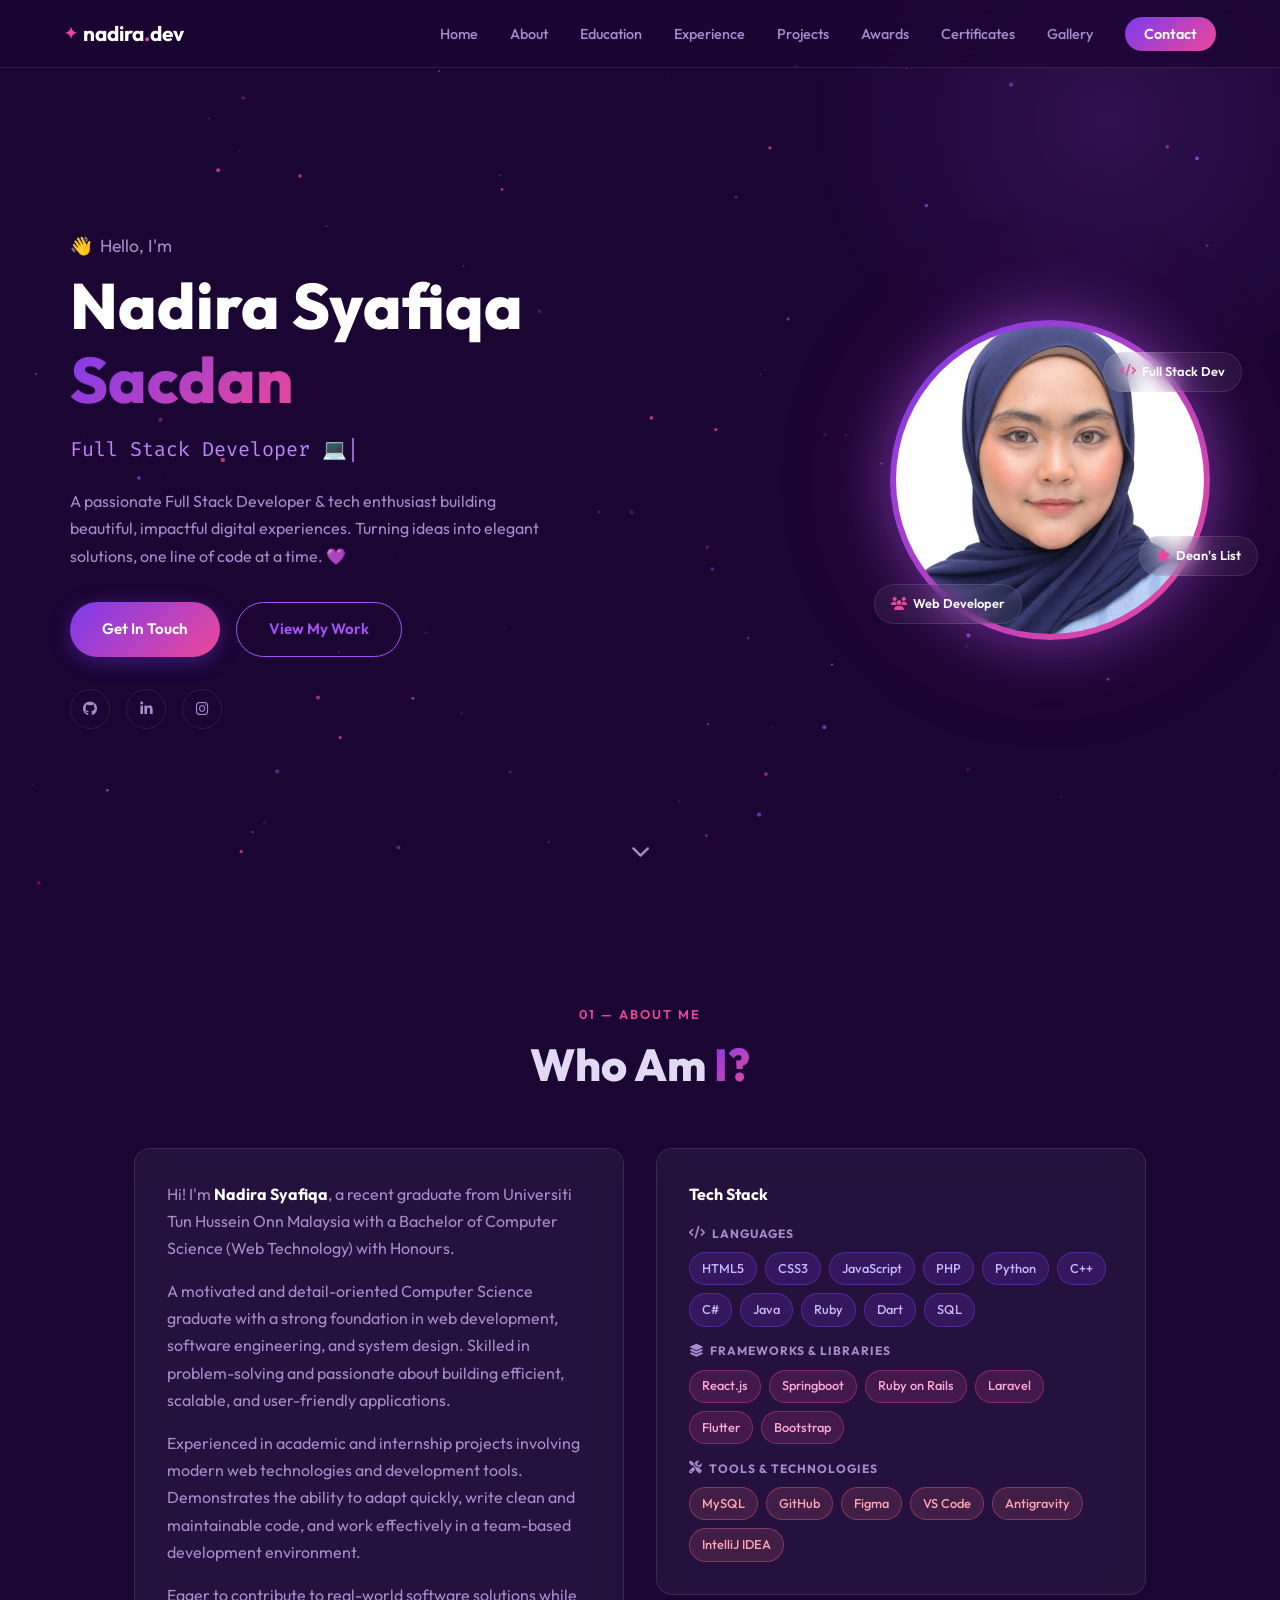
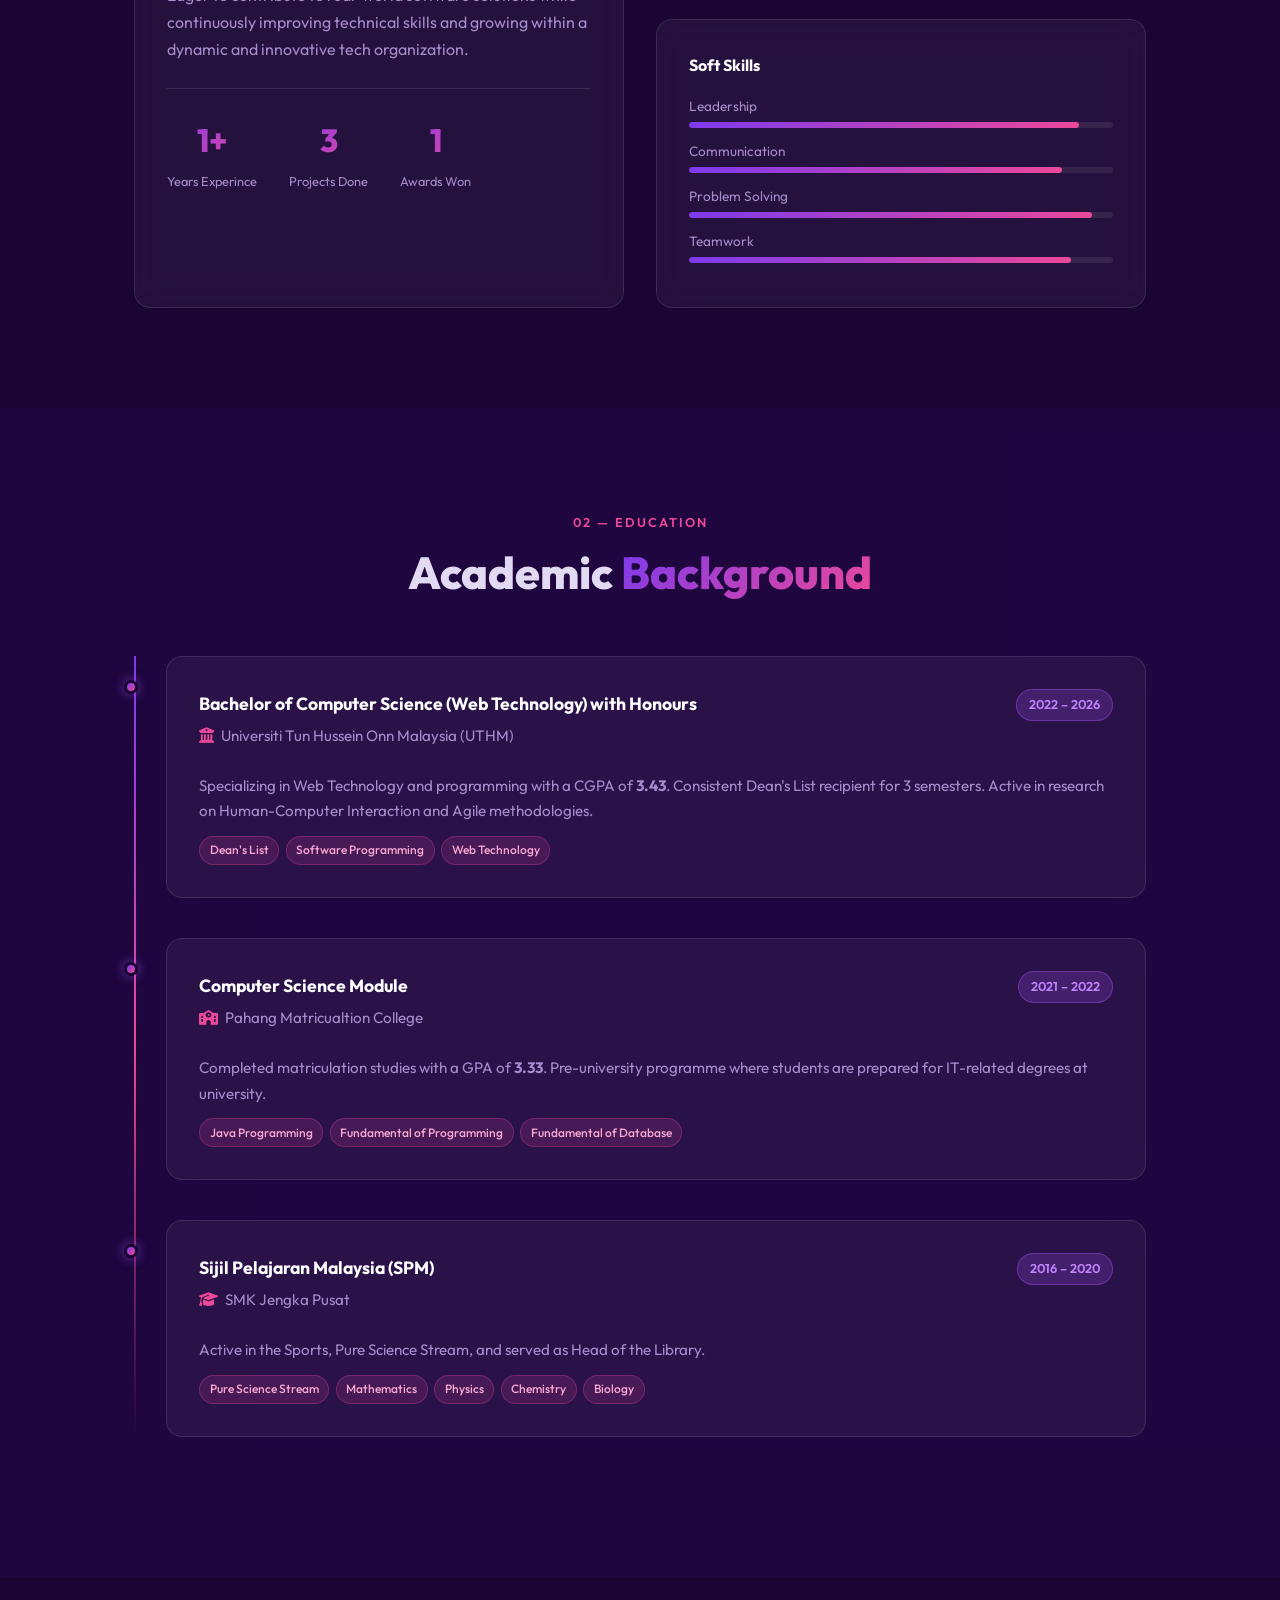
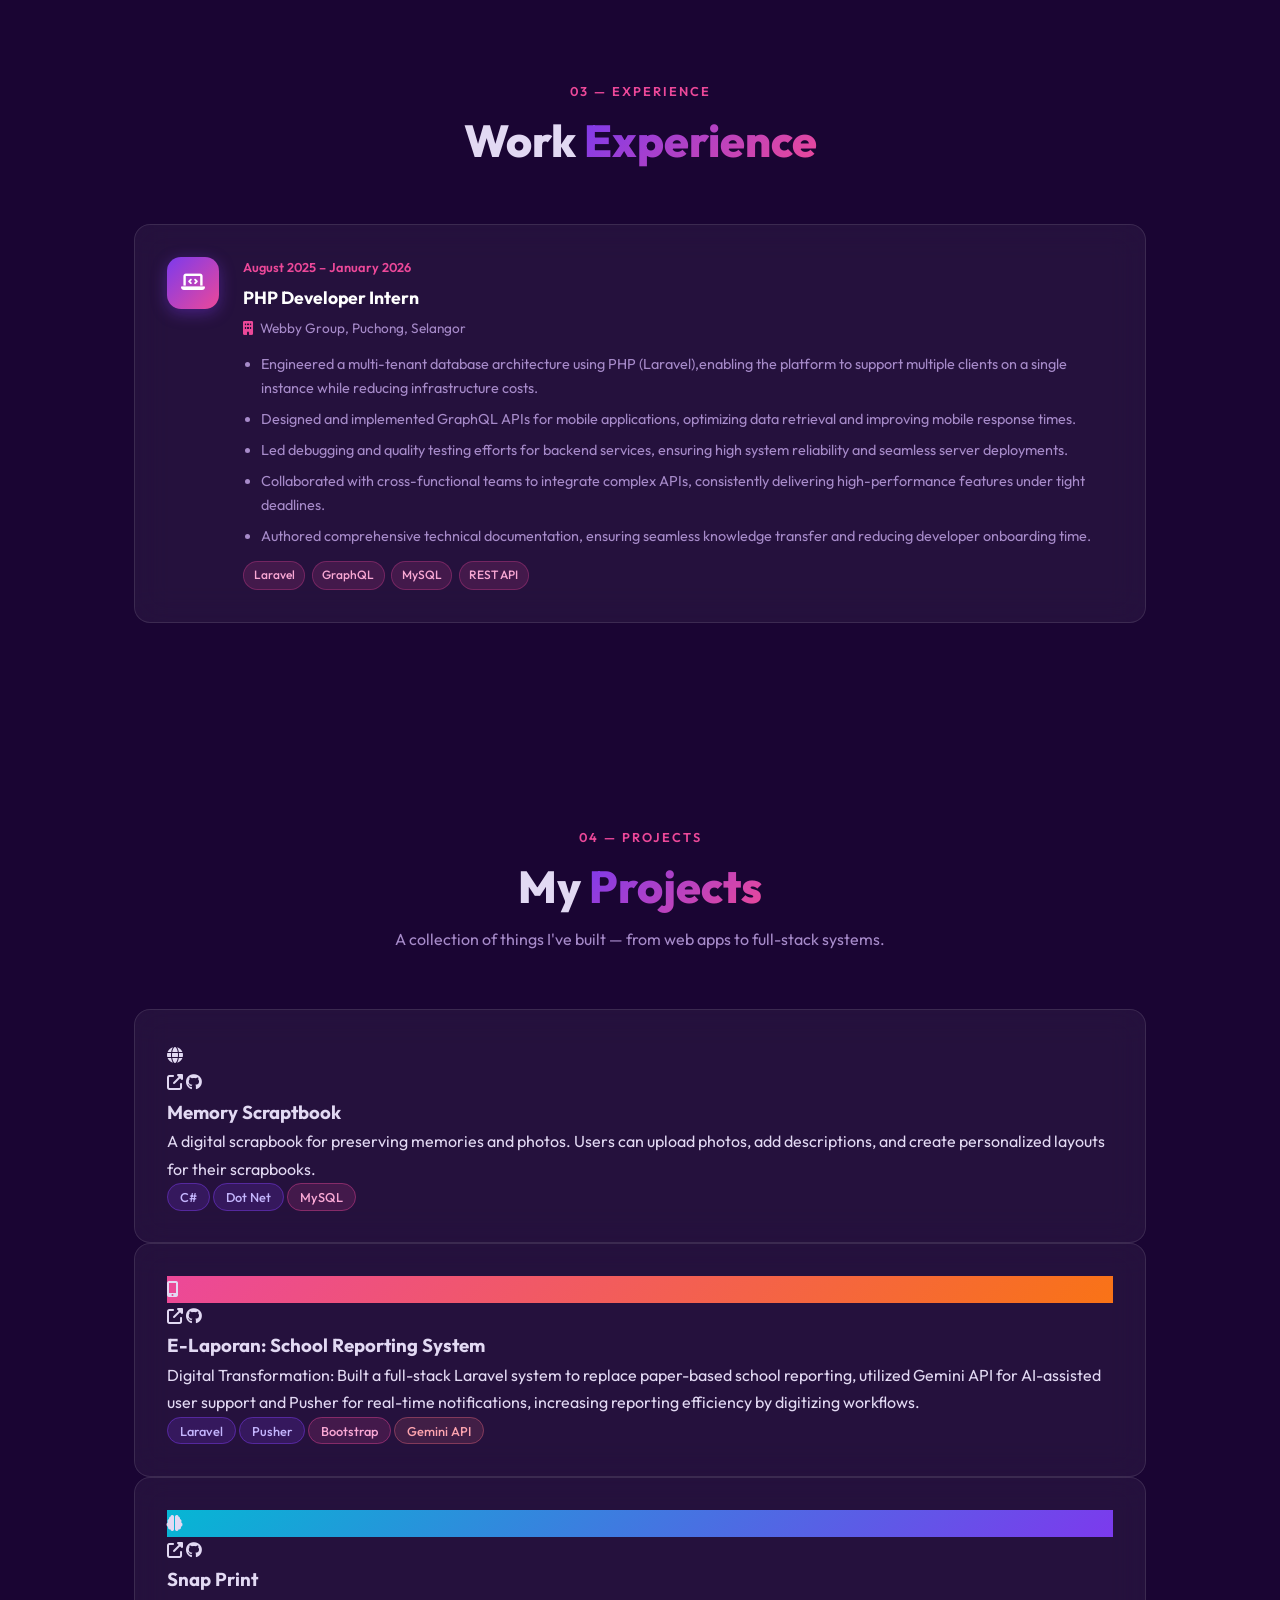
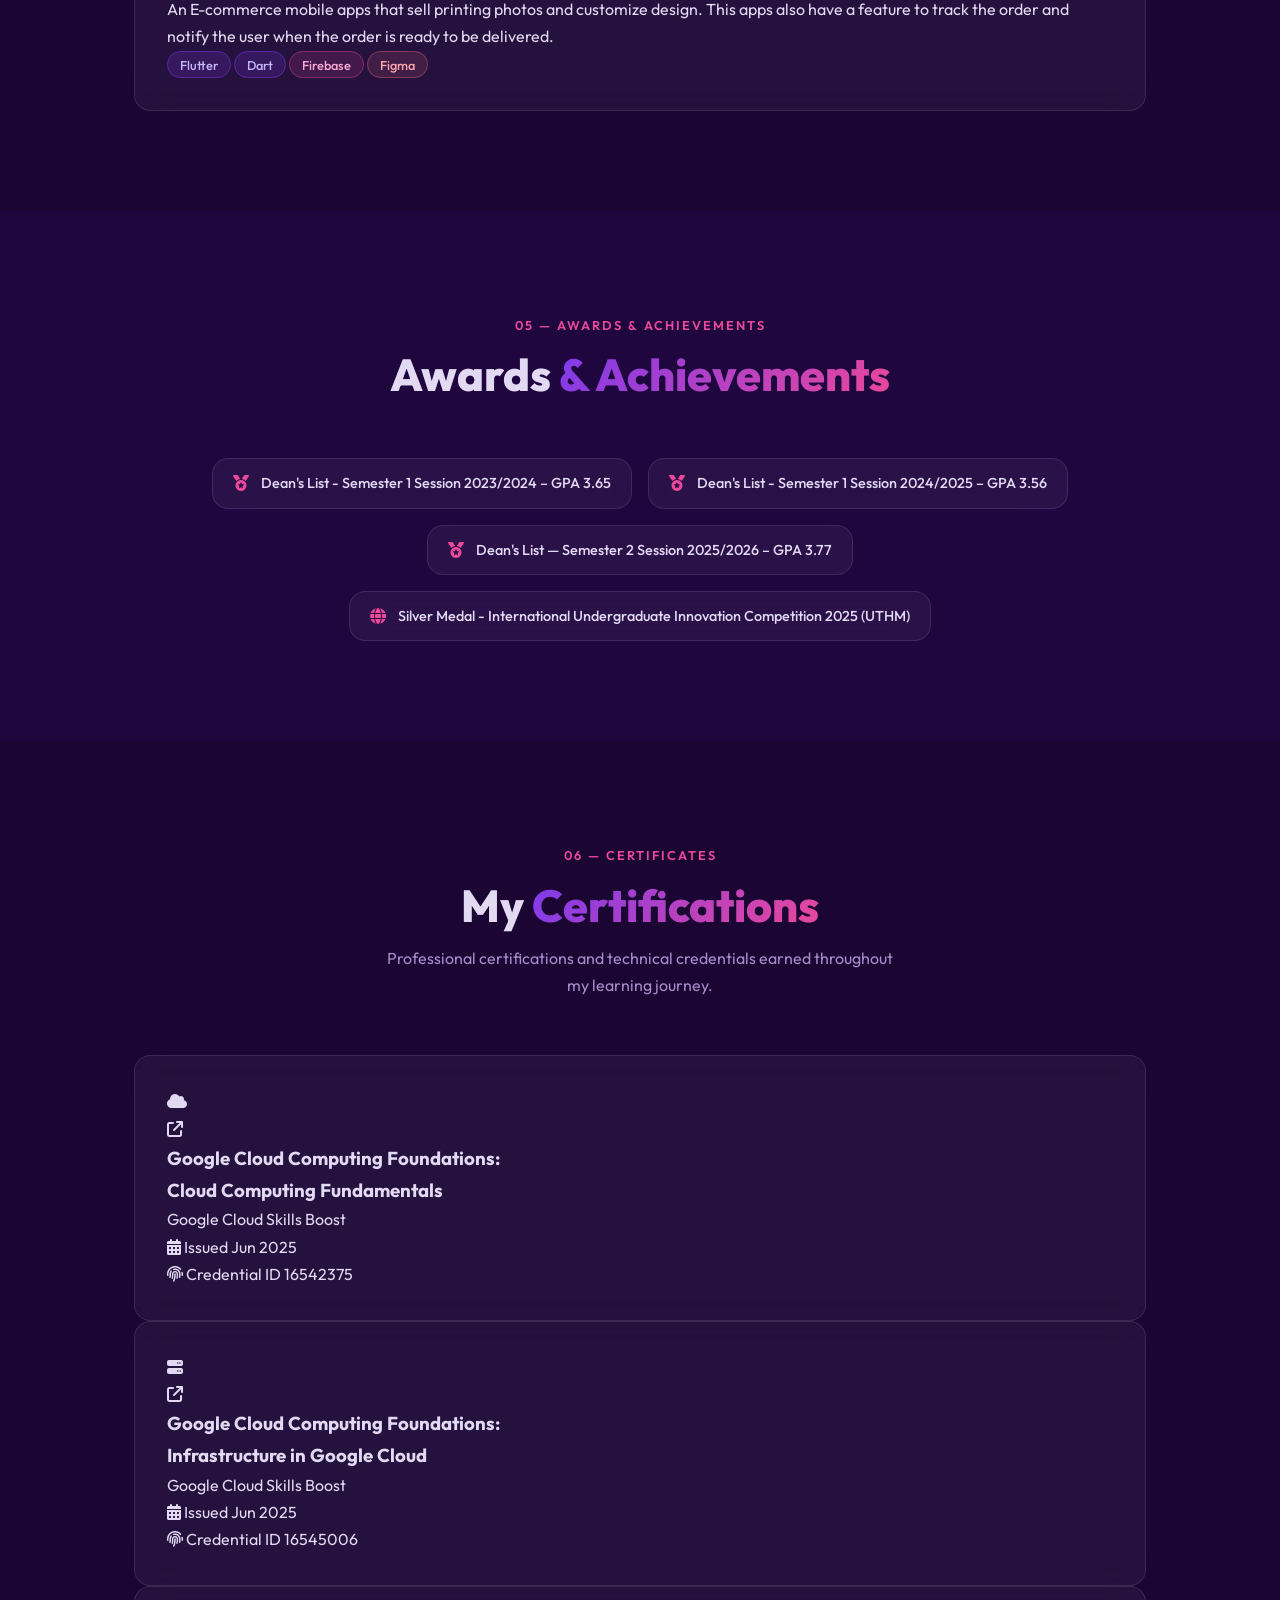
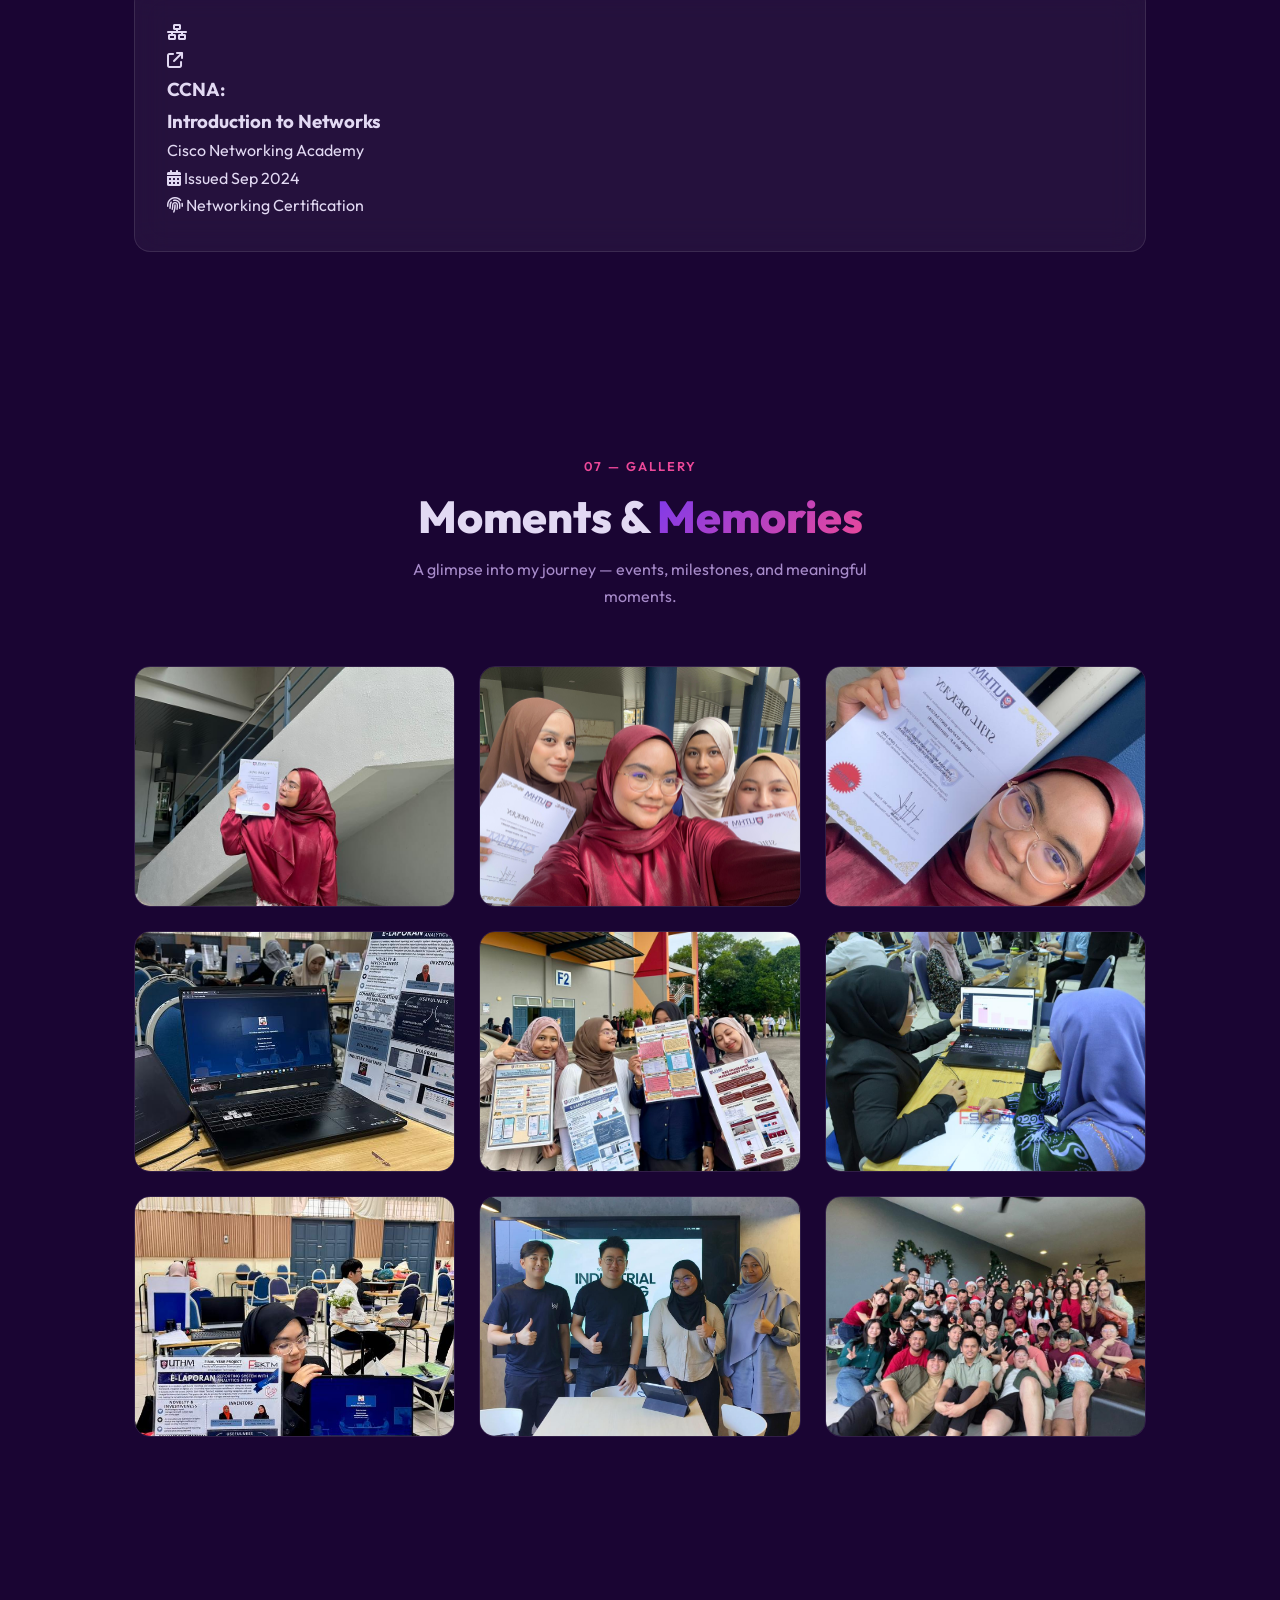
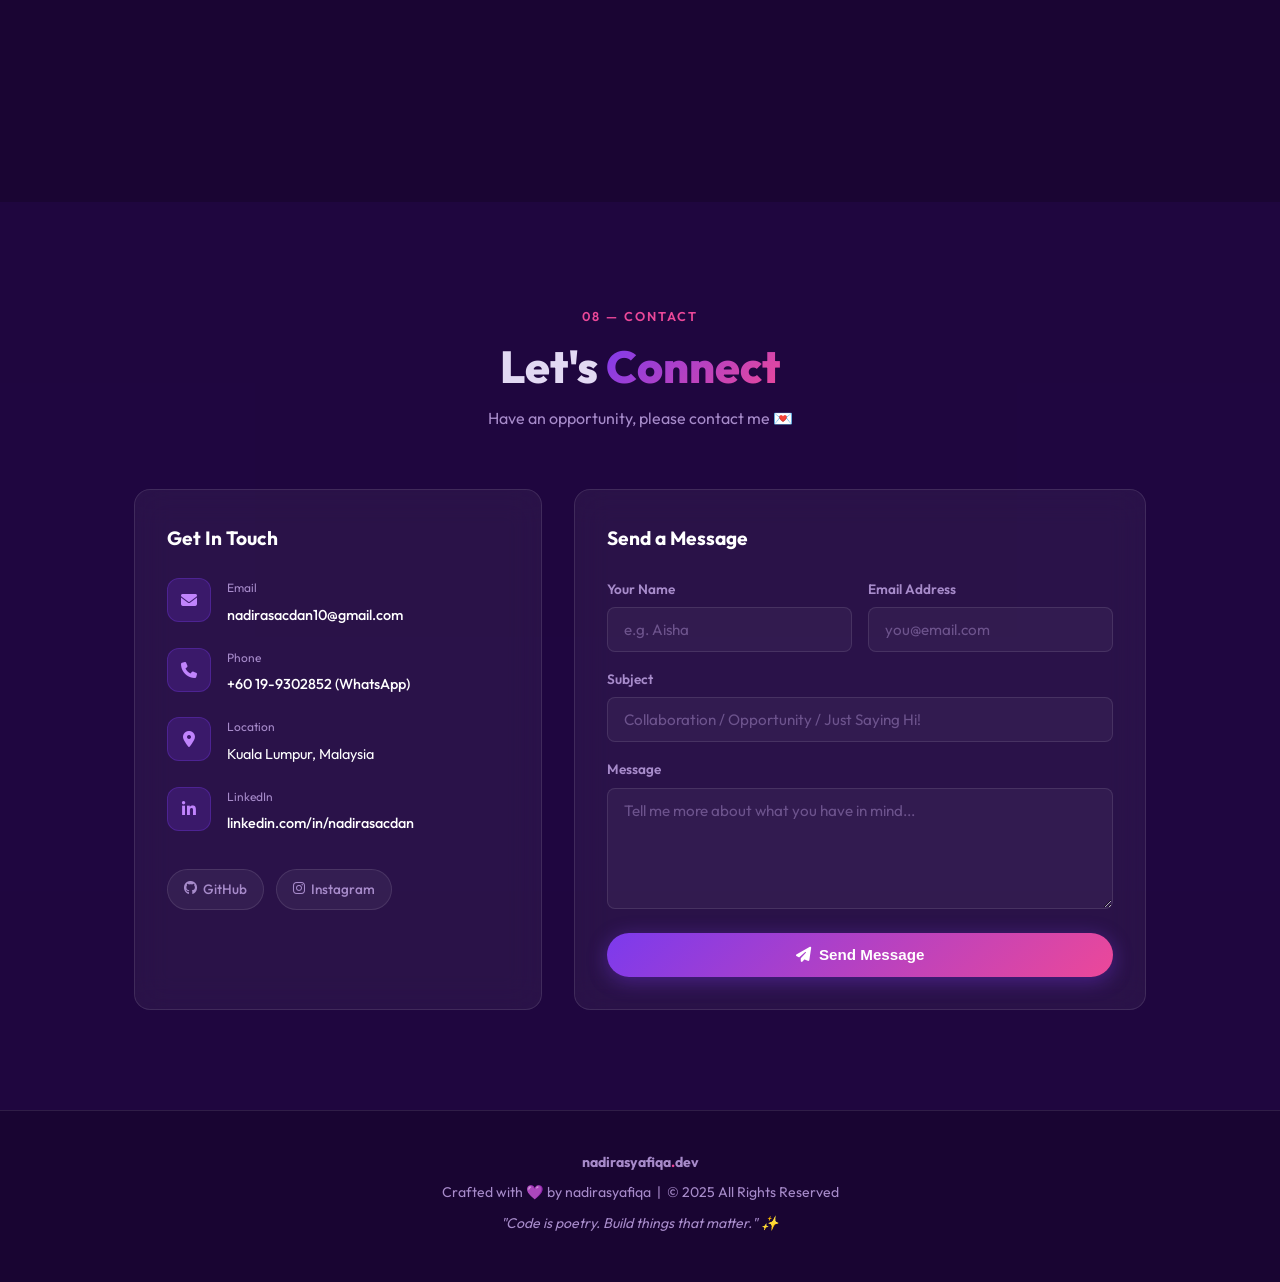
==== commit a90ef28a: "Add Projects and Certificates sections to index.html Added new sections for Projects and Certificate" ====
--- a/index.html
+++ b/index.html
@@ -25,7 +25,9 @@
       <li><a href="#about">About</a></li>
       <li><a href="#education">Education</a></li>
       <li><a href="#experience">Experience</a></li>
+      <li><a href="#projects">Projects</a></li>
       <li><a href="#awards">Awards</a></li>
+      <li><a href="#certificates">Certificates</a></li>
       <li><a href="#gallery">Gallery</a></li>
       <li><a href="#contact" class="btn-nav">Contact</a></li>
     </ul>
@@ -102,7 +104,7 @@
               <span class="highlight-label">Years Experince</span>
             </div>
             <div class="highlight-item">
-              <span class="highlight-num gradient-text">5</span>
+              <span class="highlight-num gradient-text">3</span>
               <span class="highlight-label">Projects Done</span>
             </div>
             <div class="highlight-item">
@@ -306,11 +308,81 @@
     </div>
   </section>
 
+  <!-- PROJECTS -->
+  <section id="projects" class="section">
+    <div class="container">
+      <div class="section-header">
+        <span class="section-tag">04 — Projects</span>
+        <h2>My <span class="gradient-text">Projects</span></h2>
+        <p class="section-subtitle">A collection of things I've built — from web apps to full-stack systems.</p>
+      </div>
+      <div class="projects-grid">
+
+        <div class="project-card glass-card" data-aos>
+          <div class="project-top">
+            <div class="project-icon"><i class="fas fa-globe"></i></div>
+            <div class="project-links">
+              <a href="#" class="proj-link" title="View Live"><i class="fas fa-external-link-alt"></i></a>
+              <a href="#" class="proj-link" title="GitHub"><i class="fab fa-github"></i></a>
+            </div>
+          </div>
+          <h3 class="project-title">Memory Scraptbook</h3>
+          <p class="project-desc">A digital scrapbook for preserving memories and photos. Users can upload photos, add descriptions, and create personalized layouts for their scrapbooks.</p>
+          <div class="project-tags">
+            <span class="tag tag-lang">C#</span>
+            <span class="tag tag-lang">Dot Net</span>
+            <span class="tag tag-framework">MySQL</span>
+            <!-- <span class="tag tag-tool">Stripe API</span> -->
+          </div>
+        </div>
+
+        <div class="project-card glass-card" data-aos>
+          <div class="project-top">
+            <div class="project-icon" style="background: linear-gradient(135deg,#ec4899,#f97316);"><i class="fas fa-mobile-alt"></i></div>
+            <div class="project-links">
+              <a href="#" class="proj-link" title="View Live"><i class="fas fa-external-link-alt"></i></a>
+              <a href="#" class="proj-link" title="GitHub"><i class="fab fa-github"></i></a>
+            </div>
+          </div>
+          <h3 class="project-title">E-Laporan: School Reporting System</h3>
+          <p class="project-desc">Digital Transformation: Built a full-stack Laravel system to replace paper-based school reporting, utilized 
+            Gemini API for AI-assisted user support and Pusher for real-time notifications, increasing reporting 
+            efficiency by digitizing workflows. </p>
+          <div class="project-tags">
+            <span class="tag tag-lang">Laravel</span>
+            <span class="tag tag-lang">Pusher</span>
+            <span class="tag tag-framework">Bootstrap</span>
+            <span class="tag tag-tool">Gemini API</span>
+          </div>
+        </div>
+
+        <div class="project-card glass-card" data-aos>
+          <div class="project-top">
+            <div class="project-icon" style="background: linear-gradient(135deg,#06b6d4,#7c3aed);"><i class="fas fa-brain"></i></div>
+            <div class="project-links">
+              <a href="#" class="proj-link" title="View Live"><i class="fas fa-external-link-alt"></i></a>
+              <a href="#" class="proj-link" title="GitHub"><i class="fab fa-github"></i></a>
+            </div>
+          </div>
+          <h3 class="project-title">Snap Print</h3>
+          <p class="project-desc">An E-commerce mobile apps that sell printing photos and customize design. This apps also have a feature to track the order and notify the user when the order is ready to be delivered.</p>
+          <div class="project-tags">
+            <span class="tag tag-lang">Flutter</span>
+            <span class="tag tag-lang">Dart</span>
+            <span class="tag tag-framework">Firebase</span>
+            <span class="tag tag-tool">Figma</span>
+          </div>
+        </div>
+
+      </div>
+    </div>
+  </section>
+
   <!-- LEADERSHIP -->
   <section id="awards" class="section section-alt">
     <div class="container">
       <div class="section-header">
-        <span class="section-tag">04 — Awards & Achievements</span>
+        <span class="section-tag">05 — Awards & Achievements</span>
         <h2>Awards <span class="gradient-text">& Achievements</span></h2>
       </div>
       <!-- <div class="lead-grid">
@@ -356,11 +428,162 @@
     </div>
   </section>
 
+  <!-- CERTIFICATES -->
+  <section id="certificates" class="section">
+  <div class="container">
+
+    <div class="section-header">
+      <span class="section-tag">06 — Certificates</span>
+
+      <h2>
+        My <span class="gradient-text">Certifications</span>
+      </h2>
+
+      <p class="section-subtitle">
+        Professional certifications and technical credentials earned throughout my learning journey.
+      </p>
+    </div>
+
+    <div class="certs-grid">
+
+      <!-- Certificate 1 -->
+      <div class="cert-card glass-card" data-aos="fade-up">
+
+        <div class="cert-top">
+          <div class="cert-logo cert-logo-gcp">
+            <i class="fas fa-cloud"></i>
+          </div>
+
+          <a href="https://www.skills.google/public_profiles/c7c77b2b-f2d1-4a52-944c-ac3ce7ff072c/badges/16542375?utm_medium=social&utm_source=linkedin&utm_campaign=ql-social-share"
+             target="_blank"
+             rel="noopener"
+             class="cert-link"
+             aria-label="View Credential">
+            <i class="fas fa-arrow-up-right-from-square"></i>
+          </a>
+        </div>
+
+        <div class="cert-content">
+
+          <h3 class="cert-title">
+            <strong>
+              Google Cloud Computing Foundations:
+            </strong><br>
+            Cloud Computing Fundamentals
+          </h3>
+
+          <p class="cert-issuer">
+            Google Cloud Skills Boost
+          </p>
+
+          <p class="cert-date">
+            <i class="fas fa-calendar-alt"></i>
+            Issued Jun 2025
+          </p>
+
+          <p class="cert-id">
+            <i class="fas fa-fingerprint"></i>
+            Credential ID 16542375
+          </p>
+
+        </div>
+      </div>
+
+      <!-- Certificate 2 -->
+      <div class="cert-card glass-card" data-aos="fade-up">
+
+        <div class="cert-top">
+          <div class="cert-logo cert-logo-gcp">
+            <i class="fas fa-server"></i>
+          </div>
+
+          <a href="https://www.skills.google/public_profiles/c7c77b2b-f2d1-4a52-944c-ac3ce7ff072c/badges/16545006?utm_medium=social&utm_source=linkedin&utm_campaign=ql-social-share"
+             target="_blank"
+             rel="noopener"
+             class="cert-link"
+             aria-label="View Credential">
+            <i class="fas fa-arrow-up-right-from-square"></i>
+          </a>
+        </div>
+
+        <div class="cert-content">
+
+          <h3 class="cert-title">
+            <strong>
+              Google Cloud Computing Foundations:
+            </strong><br>
+            Infrastructure in Google Cloud
+          </h3>
+
+          <p class="cert-issuer">
+            Google Cloud Skills Boost
+          </p>
+
+          <p class="cert-date">
+            <i class="fas fa-calendar-alt"></i>
+            Issued Jun 2025
+          </p>
+
+          <p class="cert-id">
+            <i class="fas fa-fingerprint"></i>
+            Credential ID 16545006
+          </p>
+
+        </div>
+      </div>
+
+      <!-- Certificate 3 -->
+      <div class="cert-card glass-card" data-aos="fade-up">
+
+        <div class="cert-top">
+          <div class="cert-logo cert-logo-cisco">
+            <i class="fas fa-network-wired"></i>
+          </div>
+
+          <a href="https://www.credly.com/badges/afe75779-d777-4c51-8330-b3a0180ea176/"
+             target="_blank"
+             rel="noopener"
+             class="cert-link"
+             aria-label="View Credential">
+            <i class="fas fa-arrow-up-right-from-square"></i>
+          </a>
+        </div>
+
+        <div class="cert-content">
+
+          <h3 class="cert-title">
+            <strong>
+              CCNA:
+            </strong><br>
+            Introduction to Networks
+          </h3>
+
+          <p class="cert-issuer">
+            Cisco Networking Academy
+          </p>
+
+          <p class="cert-date">
+            <i class="fas fa-calendar-alt"></i>
+            Issued Sep 2024
+          </p>
+
+          <p class="cert-id">
+            <i class="fas fa-fingerprint"></i>
+            Networking Certification
+          </p>
+
+        </div>
+      </div>
+
+    </div>
+  </div>
+</section>
+
   <!-- GALLERY -->
   <section id="gallery" class="section">
     <div class="container">
       <div class="section-header">
-        <span class="section-tag">05 — Gallery</span>
+        <span class="section-tag">07 — Gallery</span>
         <h2>Moments & <span class="gradient-text">Memories</span></h2>
         <p class="section-subtitle">A glimpse into my journey — events, milestones, and meaningful moments.</p>
       </div>
@@ -448,10 +671,10 @@
   </section>
 
   <!-- CONTACT -->
-<section id="contact" class="section section-alt">
+  <section id="contact" class="section section-alt">
     <div class="container">
       <div class="section-header">
-        <span class="section-tag">06 — Contact</span>
+        <span class="section-tag">08 — Contact</span>
         <h2>Let's <span class="gradient-text">Connect</span></h2>
         <p class="section-subtitle">Have an opportunity, please contact me 💌</p>
       </div>
@@ -465,7 +688,7 @@
             </div>
             <div class="contact-item">
               <div class="ci-icon"><i class="fas fa-phone"></i></div>
-              <div><p class="ci-label">Phone</p><a href="tel:+60199302852">+60 19-9302852</a></div>
+              <div><p class="ci-label">Phone</p><a href="tel:+60199302852">+60 19-9302852 (WhatsApp)</a></div>
             </div>
             <div class="contact-item">
               <div class="ci-icon"><i class="fas fa-map-marker-alt"></i></div>
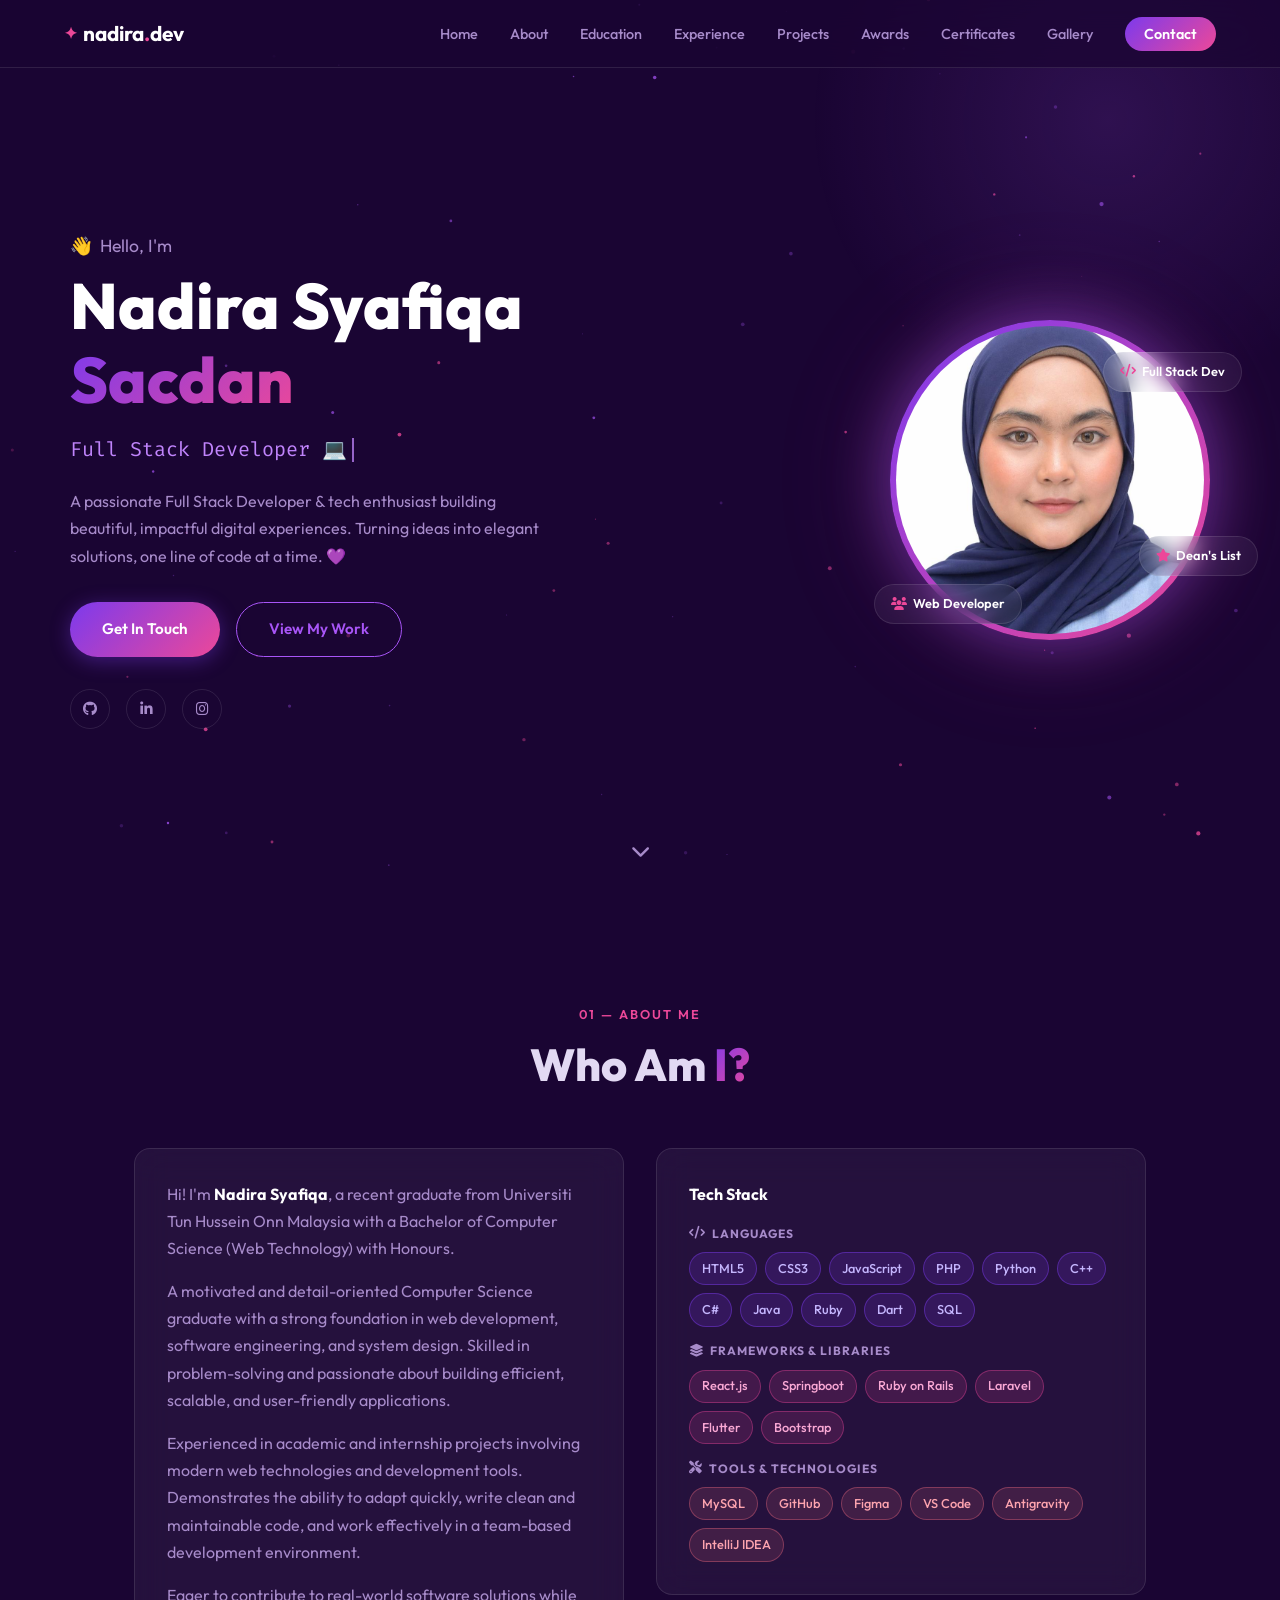
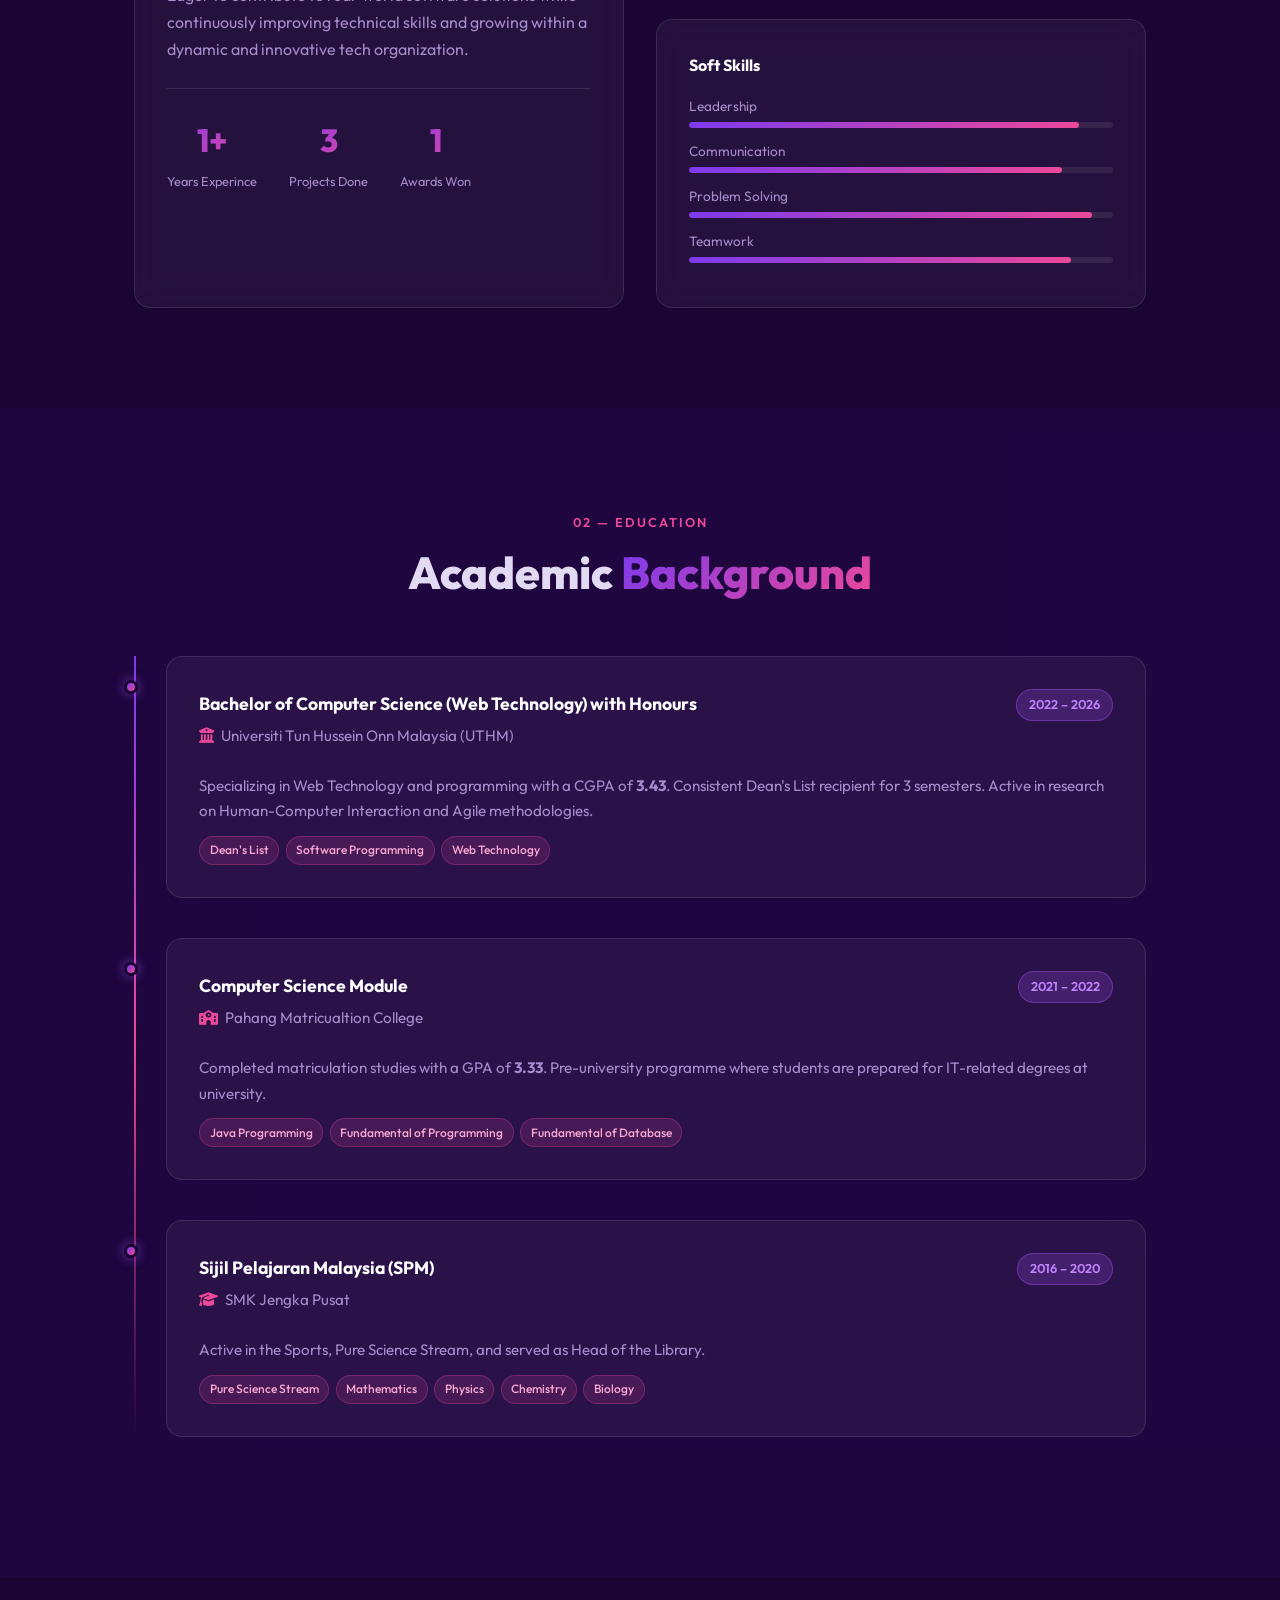
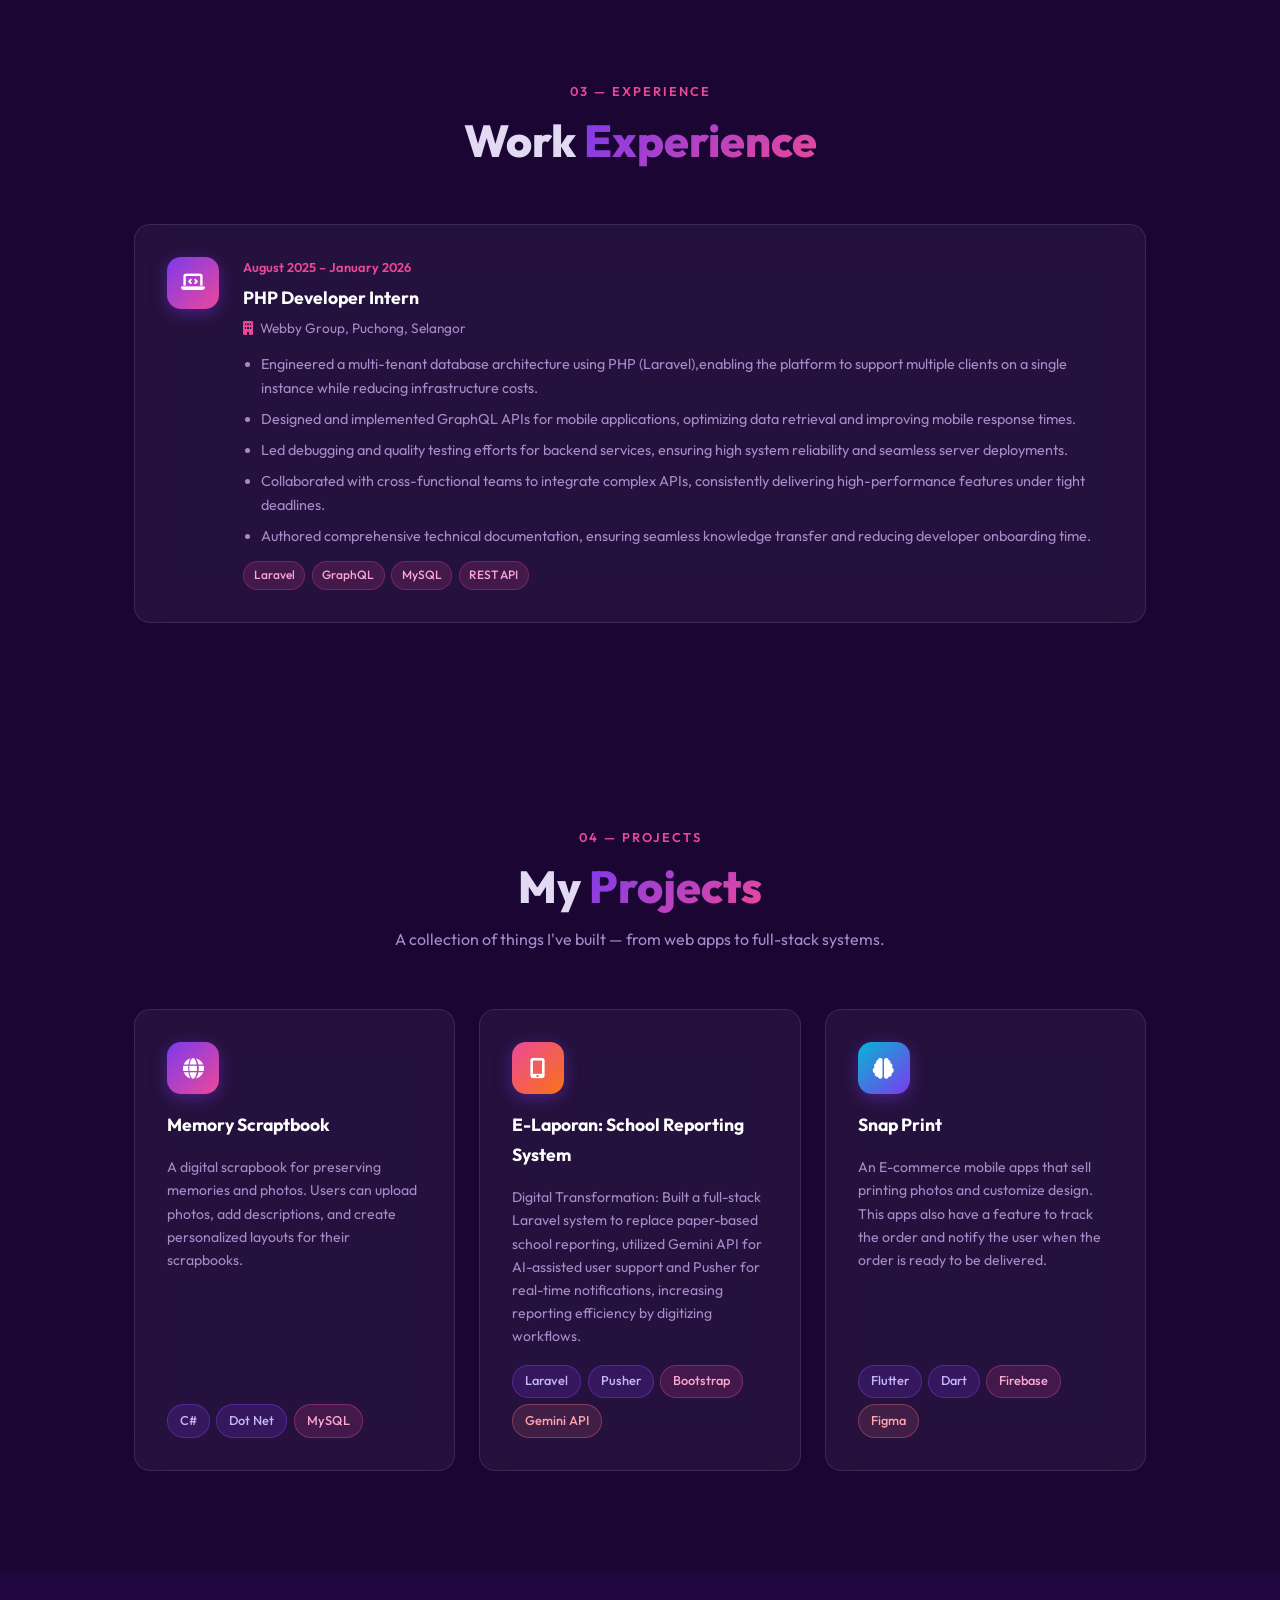
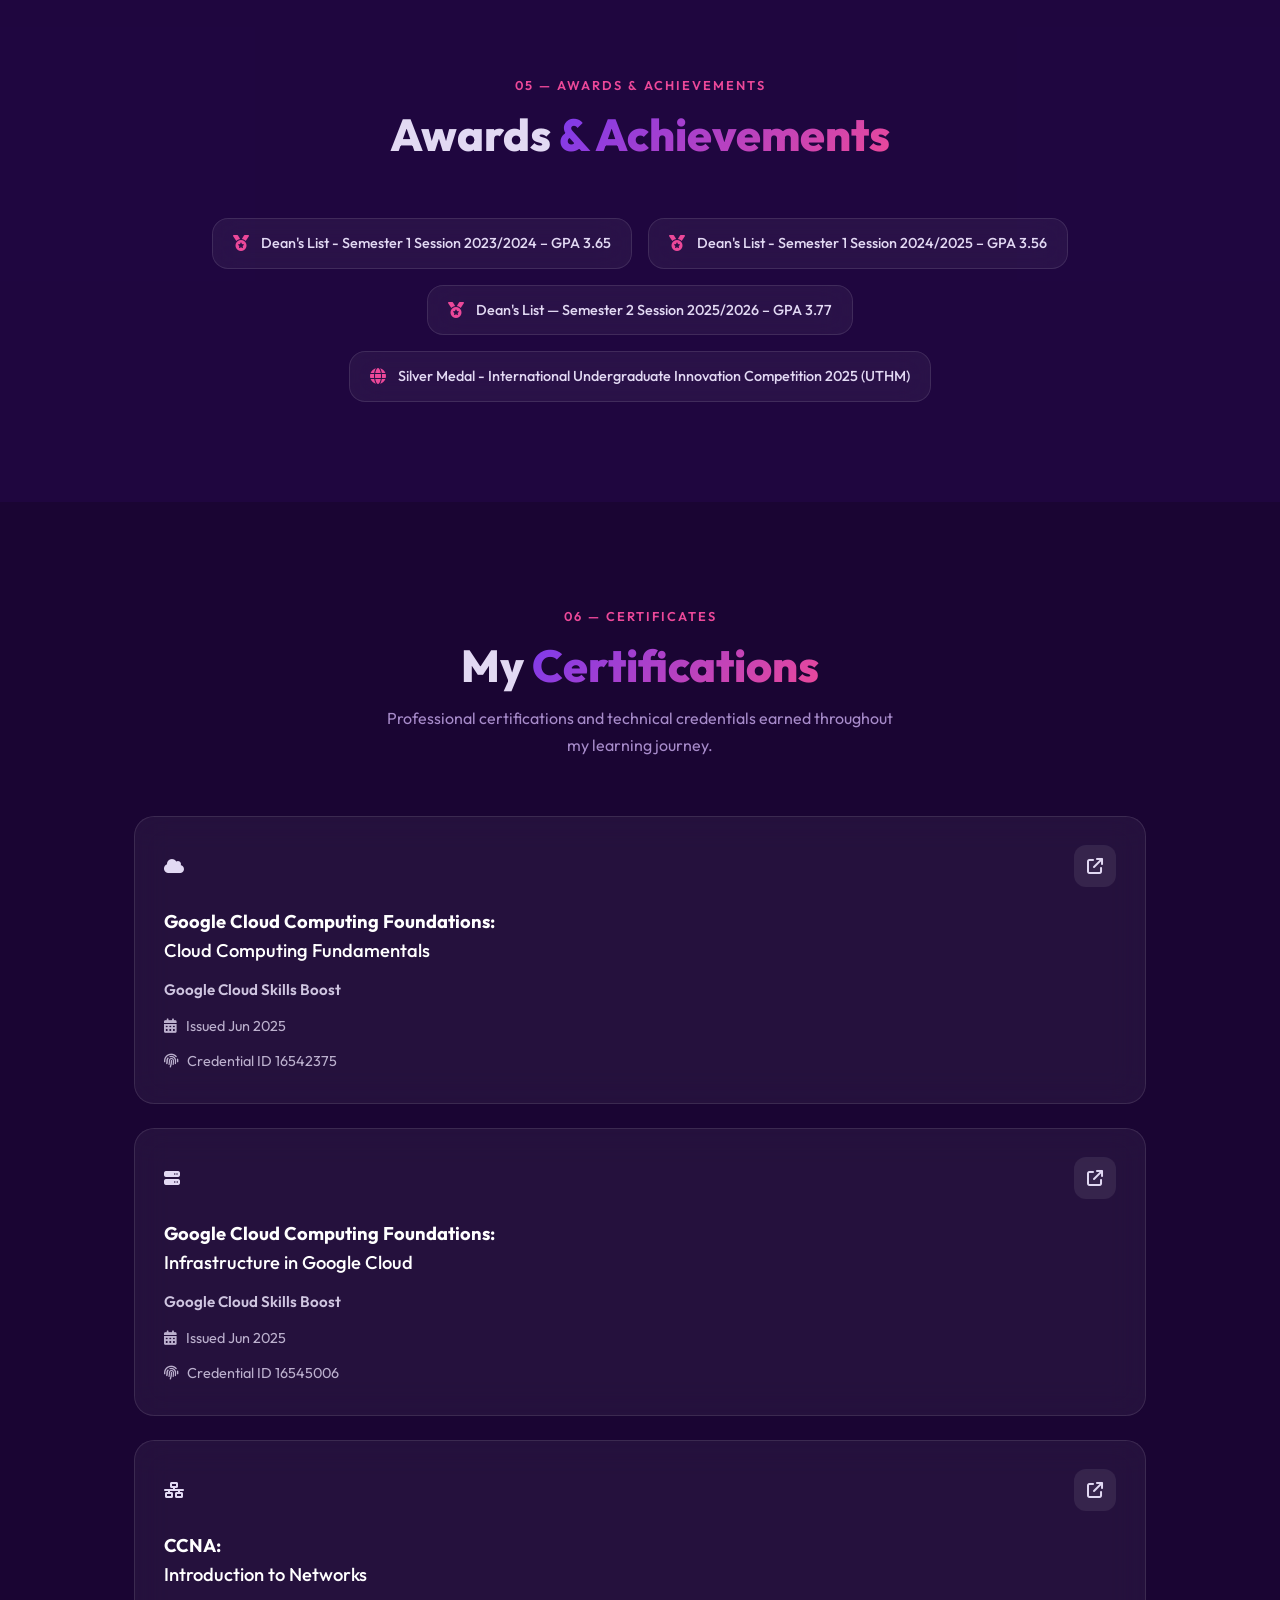
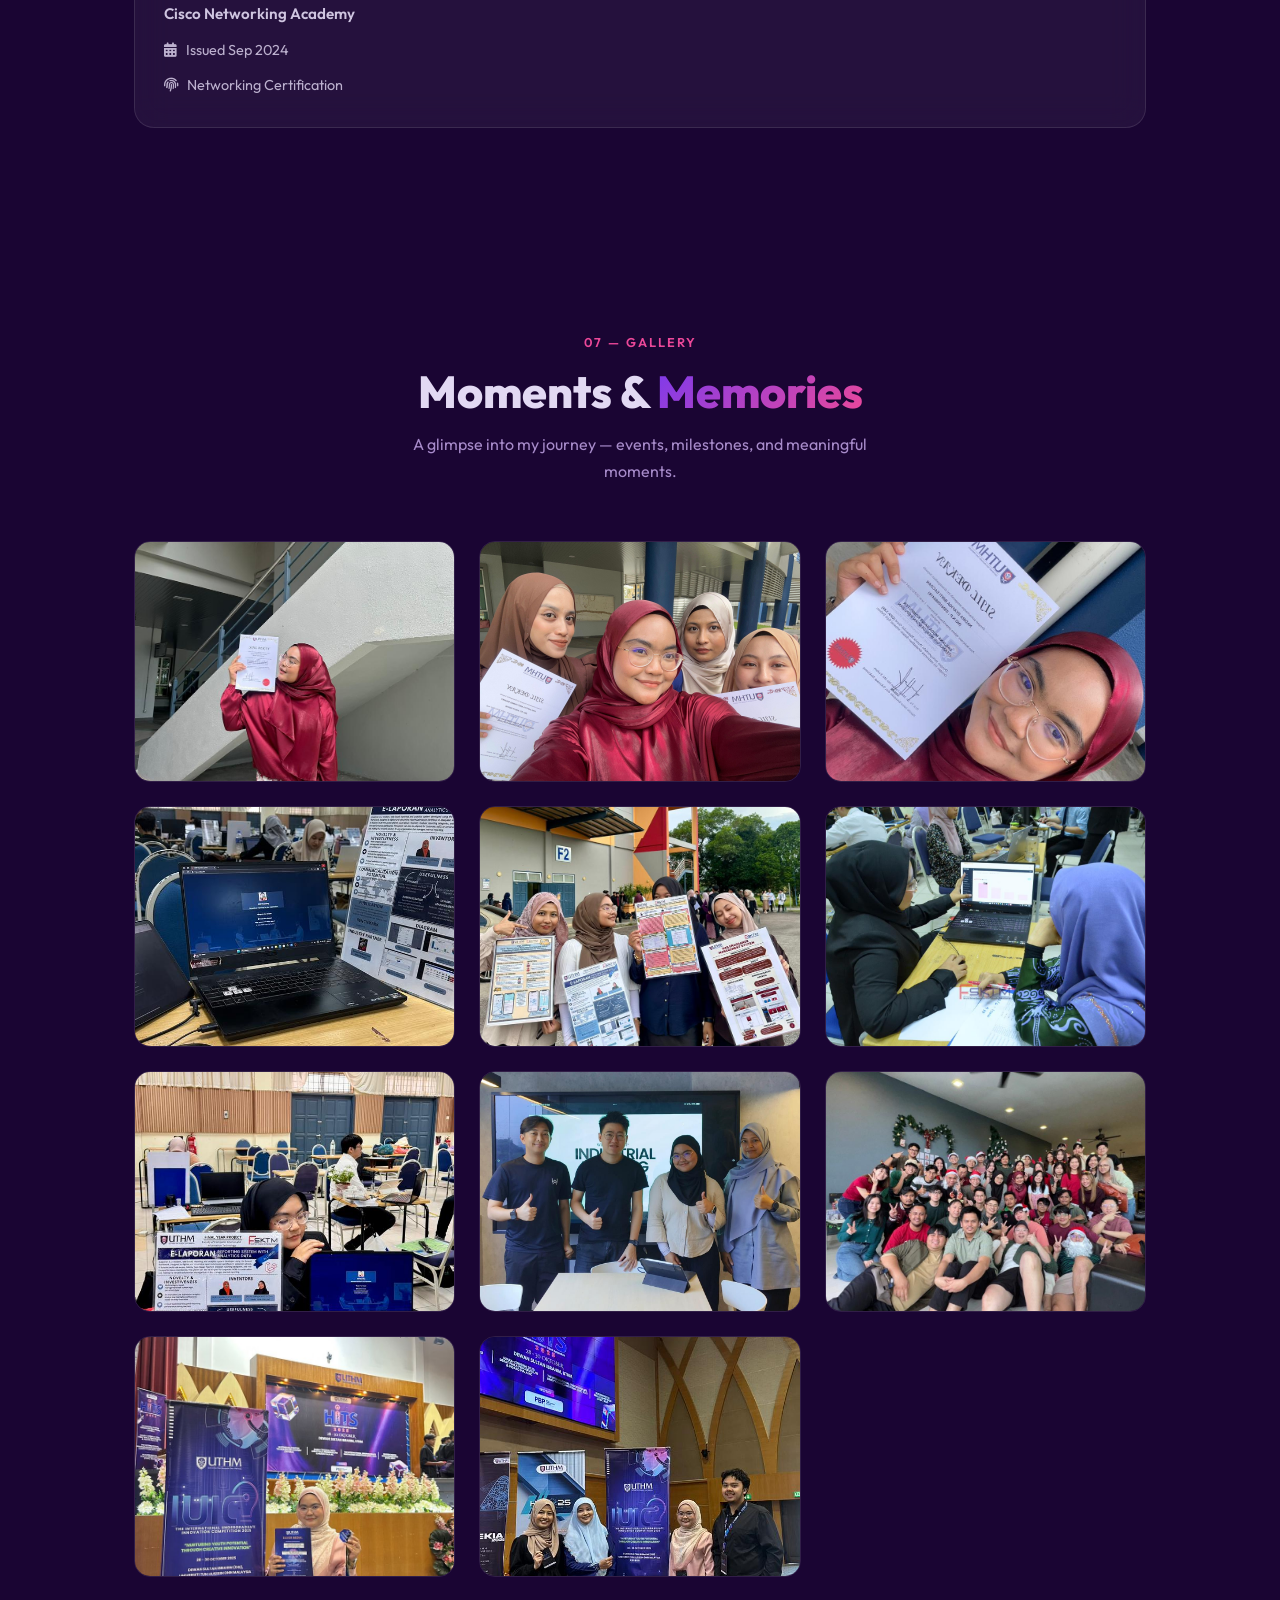
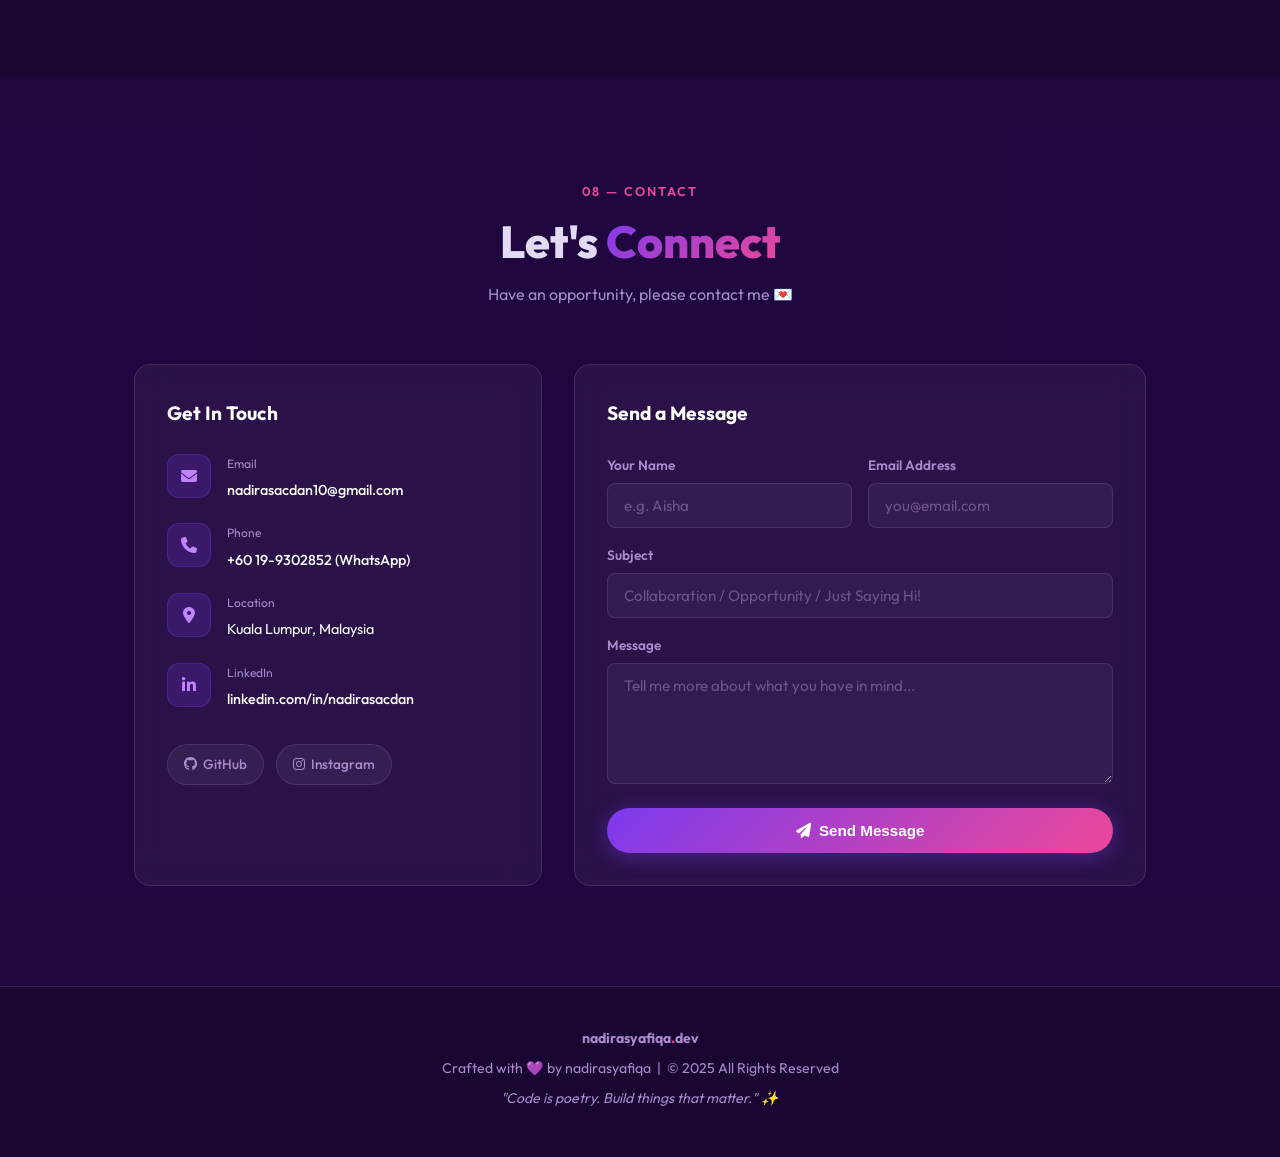
==== commit 4a8289d5: "Remove project links from project cards Removed project links section from multiple project cards." ====
--- a/index.html
+++ b/index.html
@@ -321,10 +321,10 @@
         <div class="project-card glass-card" data-aos>
           <div class="project-top">
             <div class="project-icon"><i class="fas fa-globe"></i></div>
-            <div class="project-links">
+            <!-- <div class="project-links">
               <a href="#" class="proj-link" title="View Live"><i class="fas fa-external-link-alt"></i></a>
               <a href="#" class="proj-link" title="GitHub"><i class="fab fa-github"></i></a>
-            </div>
+            </div> -->
           </div>
           <h3 class="project-title">Memory Scraptbook</h3>
           <p class="project-desc">A digital scrapbook for preserving memories and photos. Users can upload photos, add descriptions, and create personalized layouts for their scrapbooks.</p>
@@ -339,10 +339,10 @@
         <div class="project-card glass-card" data-aos>
           <div class="project-top">
             <div class="project-icon" style="background: linear-gradient(135deg,#ec4899,#f97316);"><i class="fas fa-mobile-alt"></i></div>
-            <div class="project-links">
+            <!-- <div class="project-links">
               <a href="#" class="proj-link" title="View Live"><i class="fas fa-external-link-alt"></i></a>
               <a href="#" class="proj-link" title="GitHub"><i class="fab fa-github"></i></a>
-            </div>
+            </div> -->
           </div>
           <h3 class="project-title">E-Laporan: School Reporting System</h3>
           <p class="project-desc">Digital Transformation: Built a full-stack Laravel system to replace paper-based school reporting, utilized 
@@ -359,10 +359,10 @@
         <div class="project-card glass-card" data-aos>
           <div class="project-top">
             <div class="project-icon" style="background: linear-gradient(135deg,#06b6d4,#7c3aed);"><i class="fas fa-brain"></i></div>
-            <div class="project-links">
+            <!-- <div class="project-links">
               <a href="#" class="proj-link" title="View Live"><i class="fas fa-external-link-alt"></i></a>
               <a href="#" class="proj-link" title="GitHub"><i class="fab fa-github"></i></a>
-            </div>
+            </div> -->
           </div>
           <h3 class="project-title">Snap Print</h3>
           <p class="project-desc">An E-commerce mobile apps that sell printing photos and customize design. This apps also have a feature to track the order and notify the user when the order is ready to be delivered.</p>
--- a/style.css
+++ b/style.css
@@ -325,6 +325,49 @@
 .timeline-card p { color: var(--text-muted); font-size: 0.95rem; margin-bottom: 0.75rem; }
 .tl-tags { display: flex; flex-wrap: wrap; gap: 0.4rem; }
 
+/* ===== PROJECTS ===== */
+.projects-grid {
+  display: grid;
+  grid-template-columns: repeat(3, 1fr);
+  gap: 1.5rem;
+}
+.project-card {
+  display: flex;
+  flex-direction: column;
+  gap: 1rem;
+}
+.project-top {
+  display: flex;
+  justify-content: space-between;
+  align-items: center;
+}
+.project-icon {
+  width: 52px; height: 52px; border-radius: 14px;
+  background: var(--gradient);
+  display: grid; place-items: center;
+  font-size: 1.3rem; color: var(--white);
+  box-shadow: 0 4px 16px rgba(124,58,237,0.4);
+  flex-shrink: 0;
+}
+.project-links { display: flex; gap: 0.5rem; }
+.proj-link {
+  width: 34px; height: 34px; border-radius: 50%;
+  border: 1px solid var(--glass-border);
+  display: grid; place-items: center;
+  color: var(--text-muted); font-size: 0.8rem;
+  transition: all var(--transition);
+}
+.proj-link:hover { background: var(--gradient); color: var(--white); border-color: transparent; transform: translateY(-2px); }
+.project-title {
+  font-size: 1.1rem; font-weight: 700;
+  color: var(--white);
+}
+.project-desc {
+  color: var(--text-muted); font-size: 0.88rem;
+  line-height: 1.65; flex: 1;
+}
+.project-tags { display: flex; flex-wrap: wrap; gap: 0.4rem; margin-top: auto; }
+
 /* ===== EXPERIENCE ===== */
 .exp-grid { display: flex; flex-direction: column; gap: 1.5rem; }
 .exp-card { display: flex; gap: 1.5rem; }
@@ -480,6 +523,7 @@
   .about-grid { grid-template-columns: 1fr; }
   .lead-grid { grid-template-columns: 1fr; }
   .contact-grid { grid-template-columns: 1fr; }
+  .projects-grid { grid-template-columns: repeat(2, 1fr); }
 }
 @media (max-width: 768px) {
   .nav-links { display: none; flex-direction: column; gap: 1.5rem; position: fixed; top: 70px; left: 0; right: 0; background: rgba(26,5,51,0.97); padding: 2rem; border-bottom: 1px solid var(--glass-border); }
@@ -488,9 +532,77 @@
   .exp-card { flex-direction: column; }
   .form-row { grid-template-columns: 1fr; }
   .timeline { padding-left: 1.5rem; }
+  .projects-grid { grid-template-columns: 1fr; }
 }
 @media (max-width: 480px) {
   .hero-btns { flex-direction: column; }
   .floating-badge { display: none; }
   .about-highlights { gap: 1rem; }
 }
+
+/* CERT */
+.certs-grid {
+  display: flex;
+  flex-direction: column;
+  gap: 1.5rem;
+}
+
+.cert-card {
+  padding: 1.8rem;
+  border-radius: 20px;
+}
+
+.cert-top {
+  display: flex;
+  justify-content: space-between;
+  align-items: center;
+  margin-bottom: 1.2rem;
+}
+
+.cert-content {
+  display: flex;
+  flex-direction: column;
+  gap: 0.7rem;
+}
+
+.cert-title {
+  font-size: 1.15rem;
+  line-height: 1.6;
+  font-weight: 500;
+  color: #fff;
+}
+
+.cert-title strong {
+  font-weight: 700;
+}
+
+.cert-issuer {
+  font-size: 0.95rem;
+  font-weight: 600;
+  opacity: 0.9;
+}
+
+.cert-date,
+.cert-id {
+  font-size: 0.9rem;
+  opacity: 0.8;
+  display: flex;
+  align-items: center;
+  gap: 0.6rem;
+}
+
+.cert-link {
+  width: 42px;
+  height: 42px;
+  border-radius: 12px;
+  display: flex;
+  align-items: center;
+  justify-content: center;
+  background: rgba(255,255,255,0.08);
+  transition: 0.3s ease;
+}
+
+.cert-link:hover {
+  transform: translateY(-2px);
+  background: rgba(255,255,255,0.15);
+}
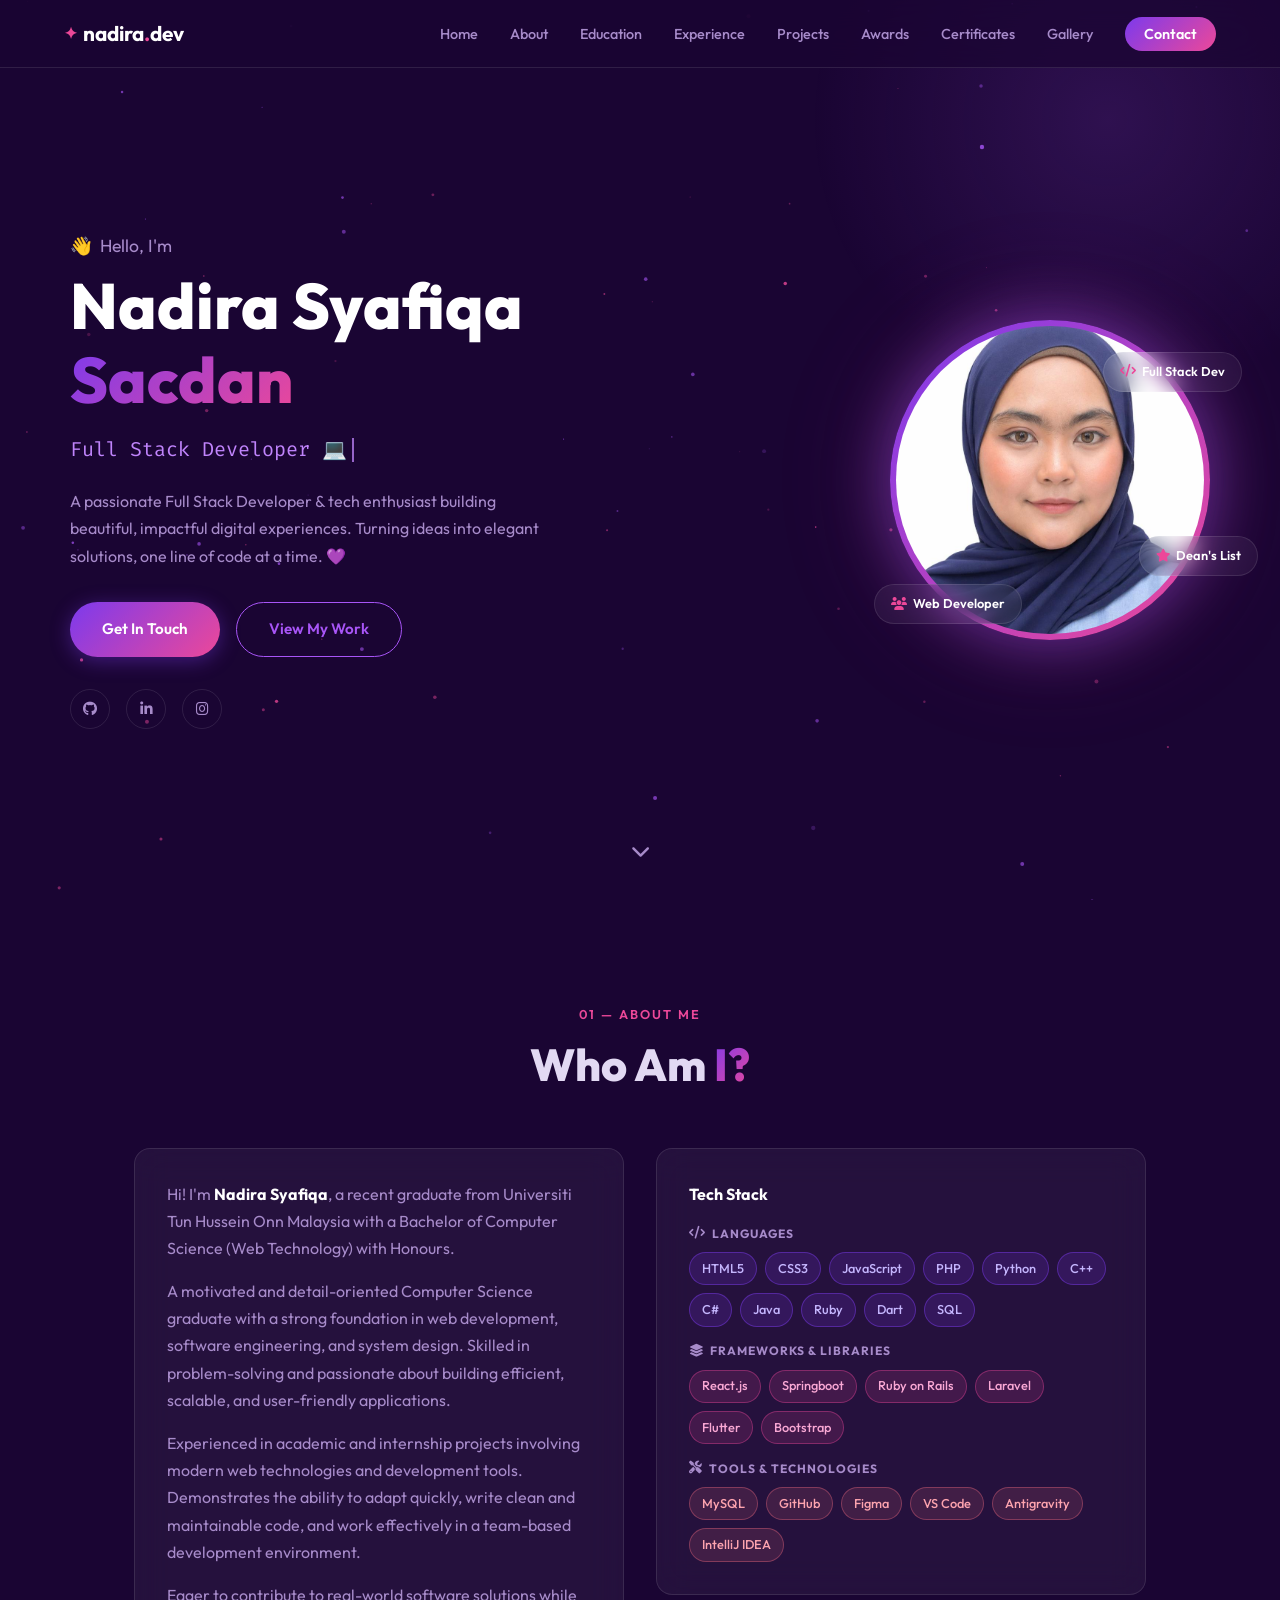
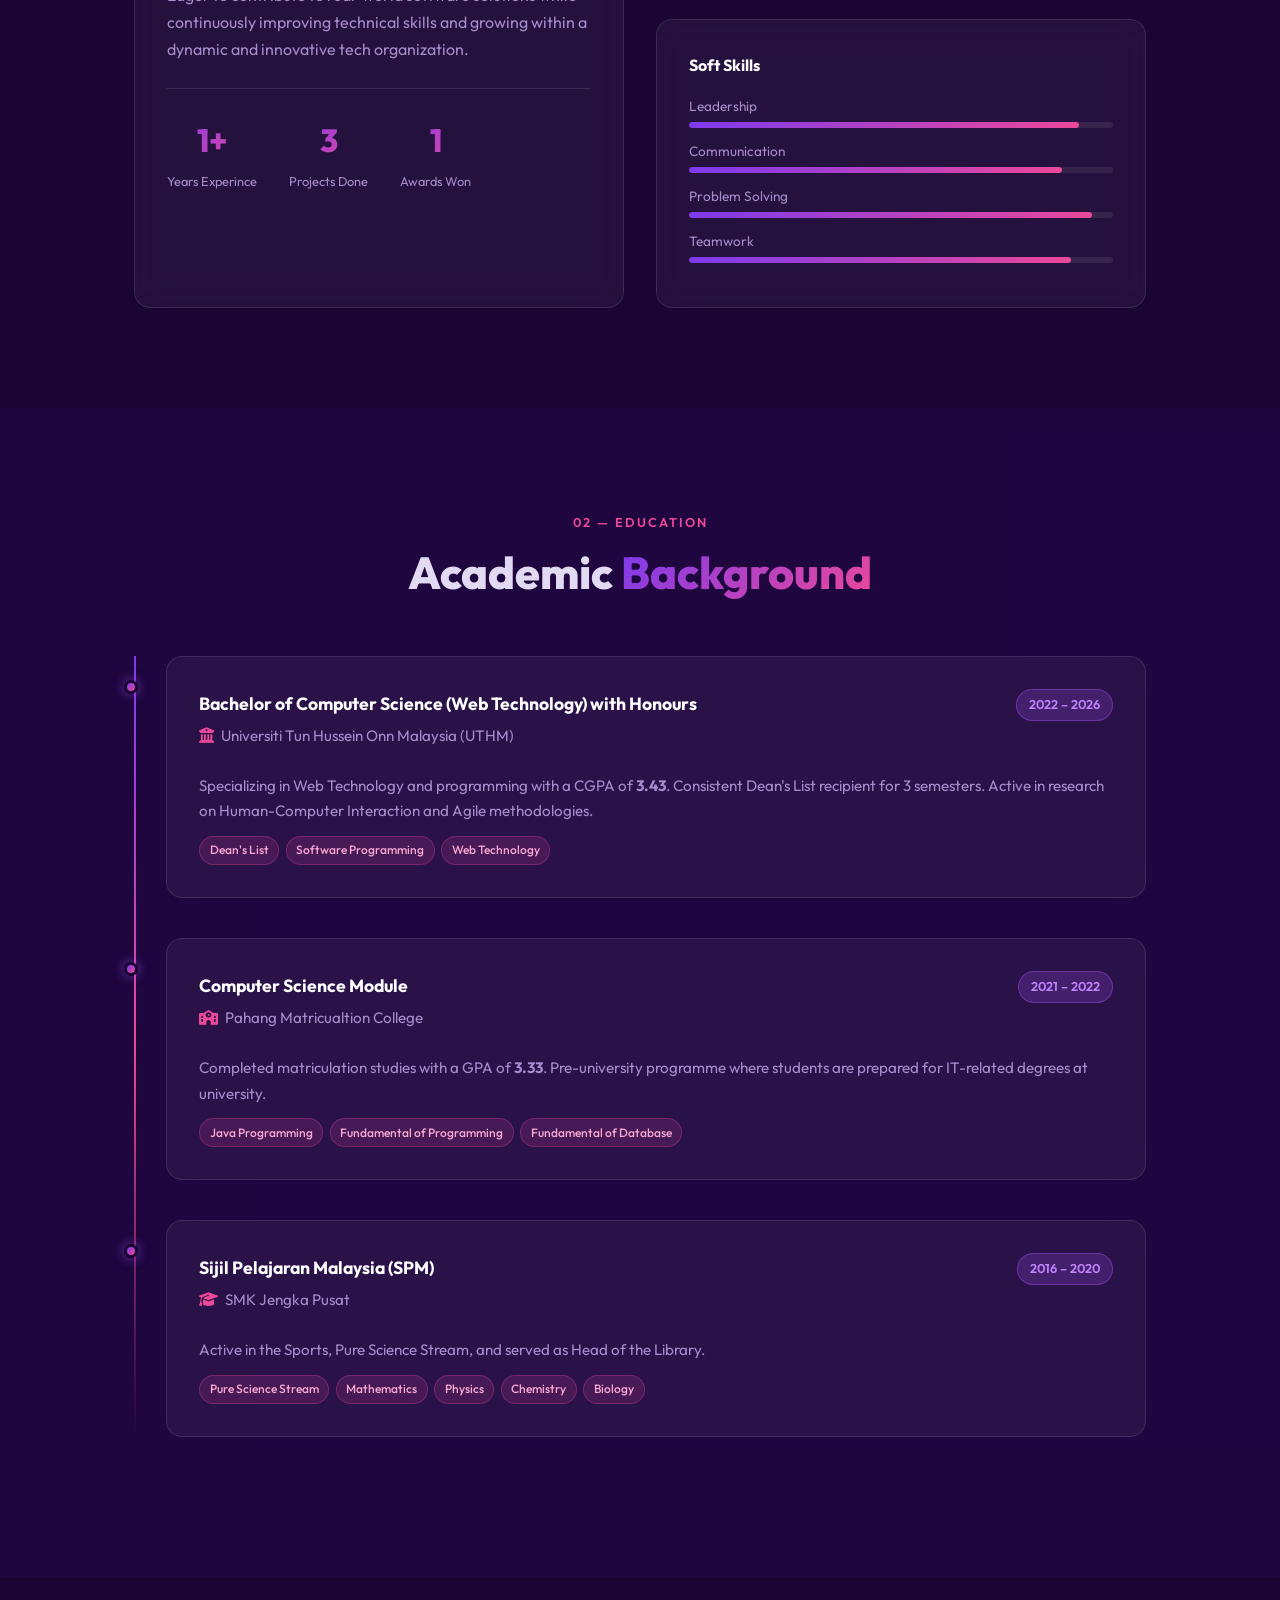
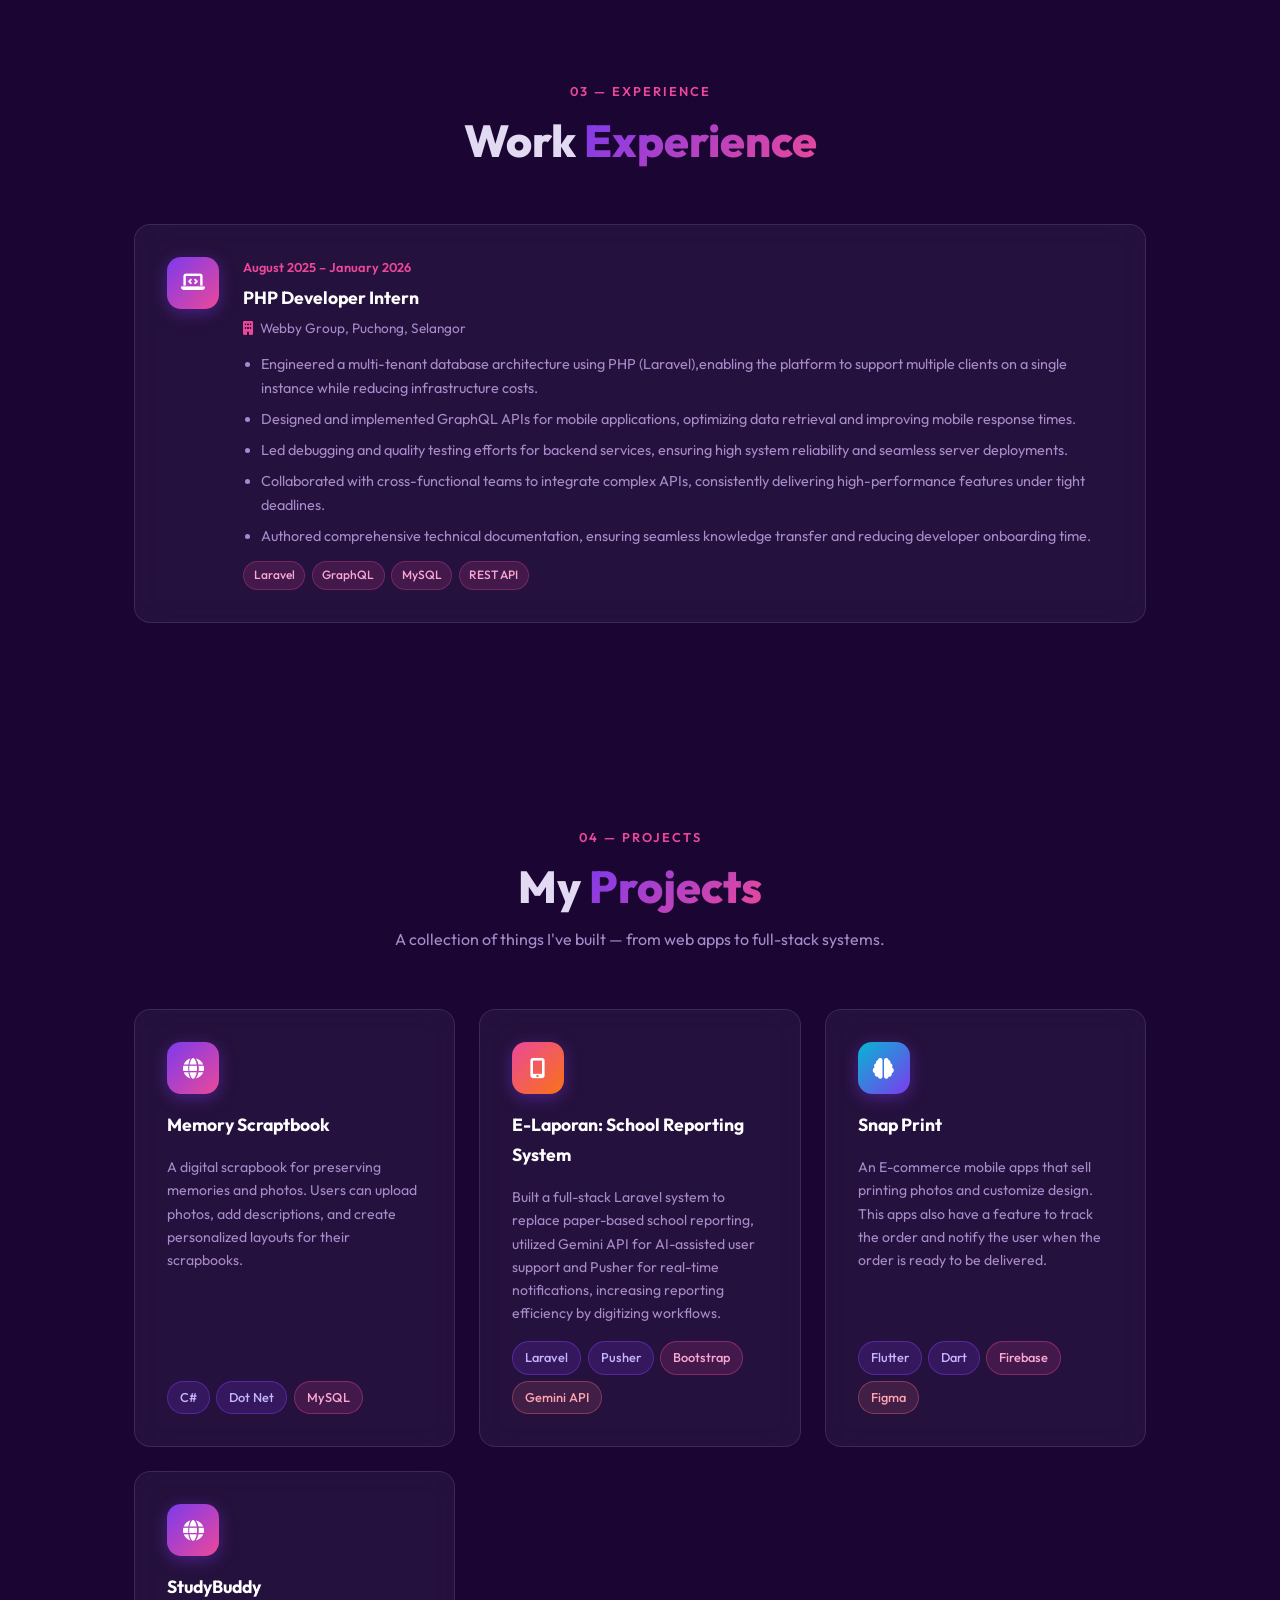
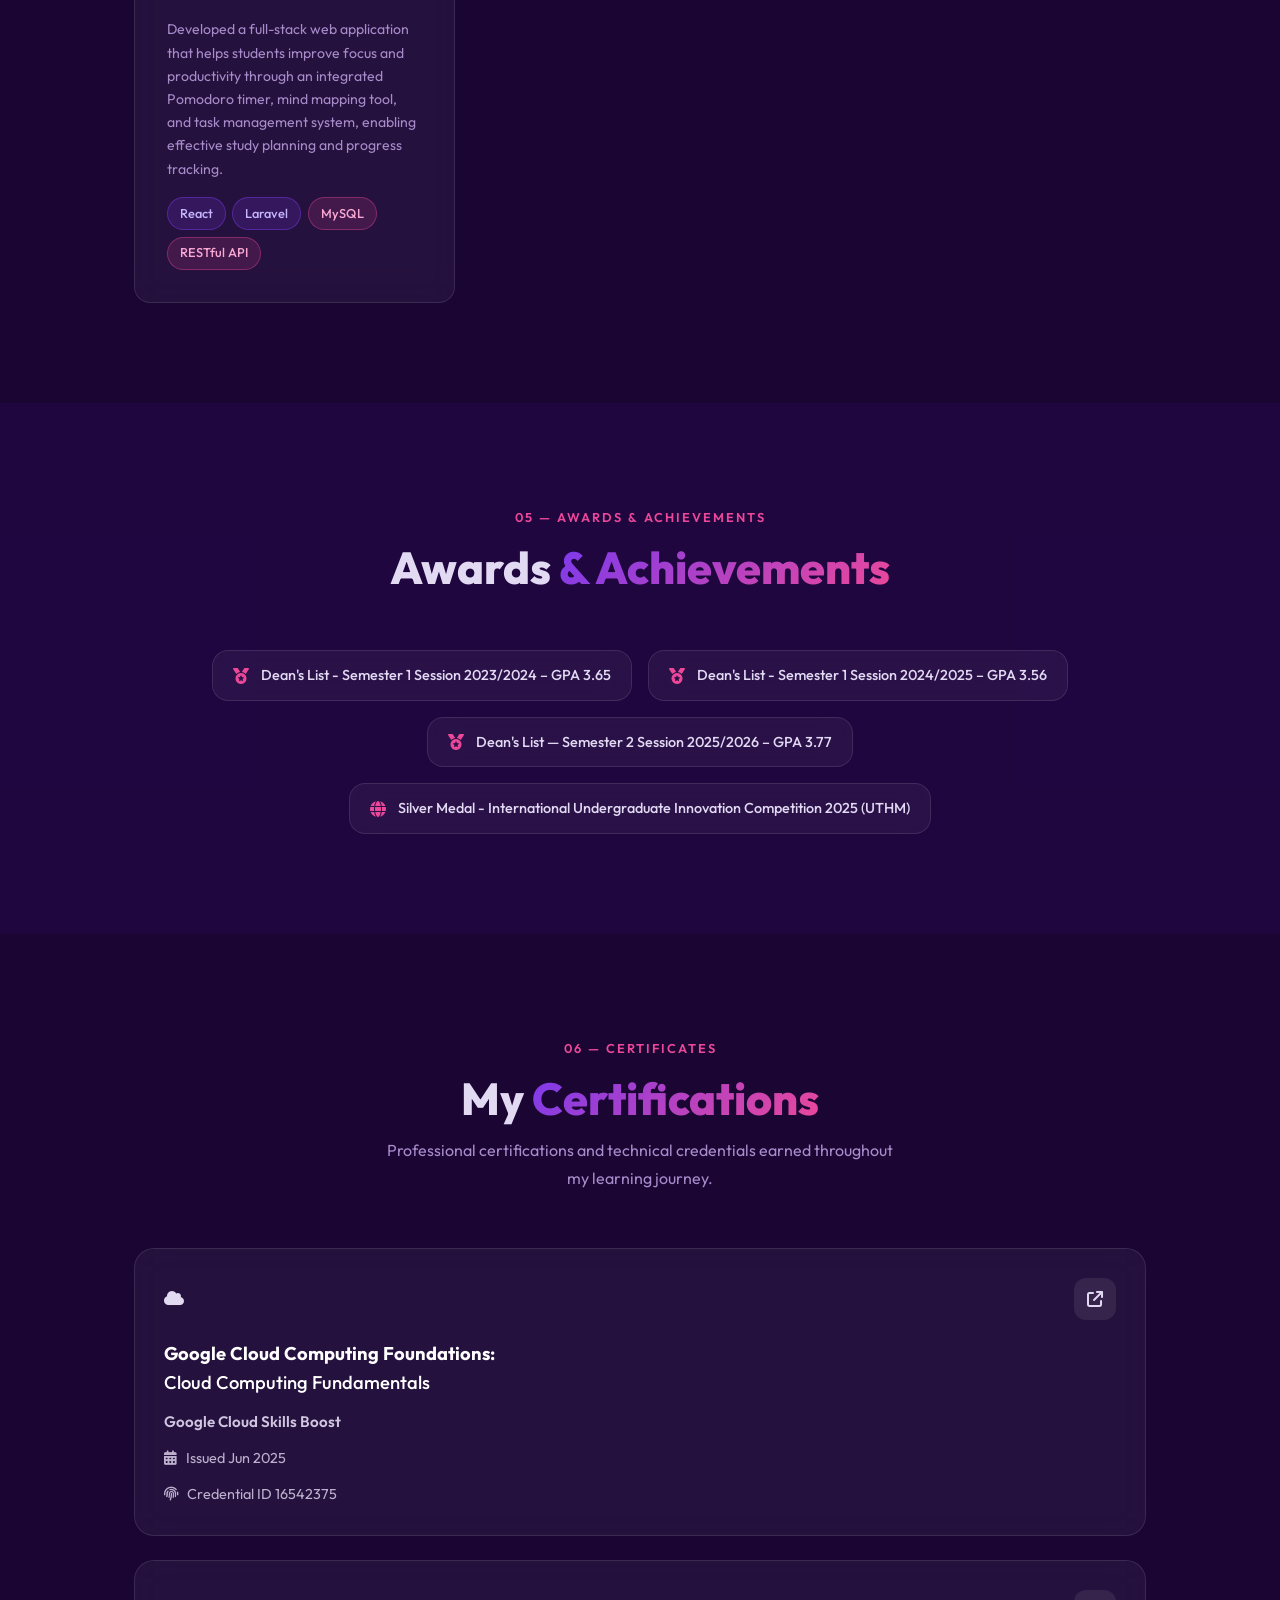
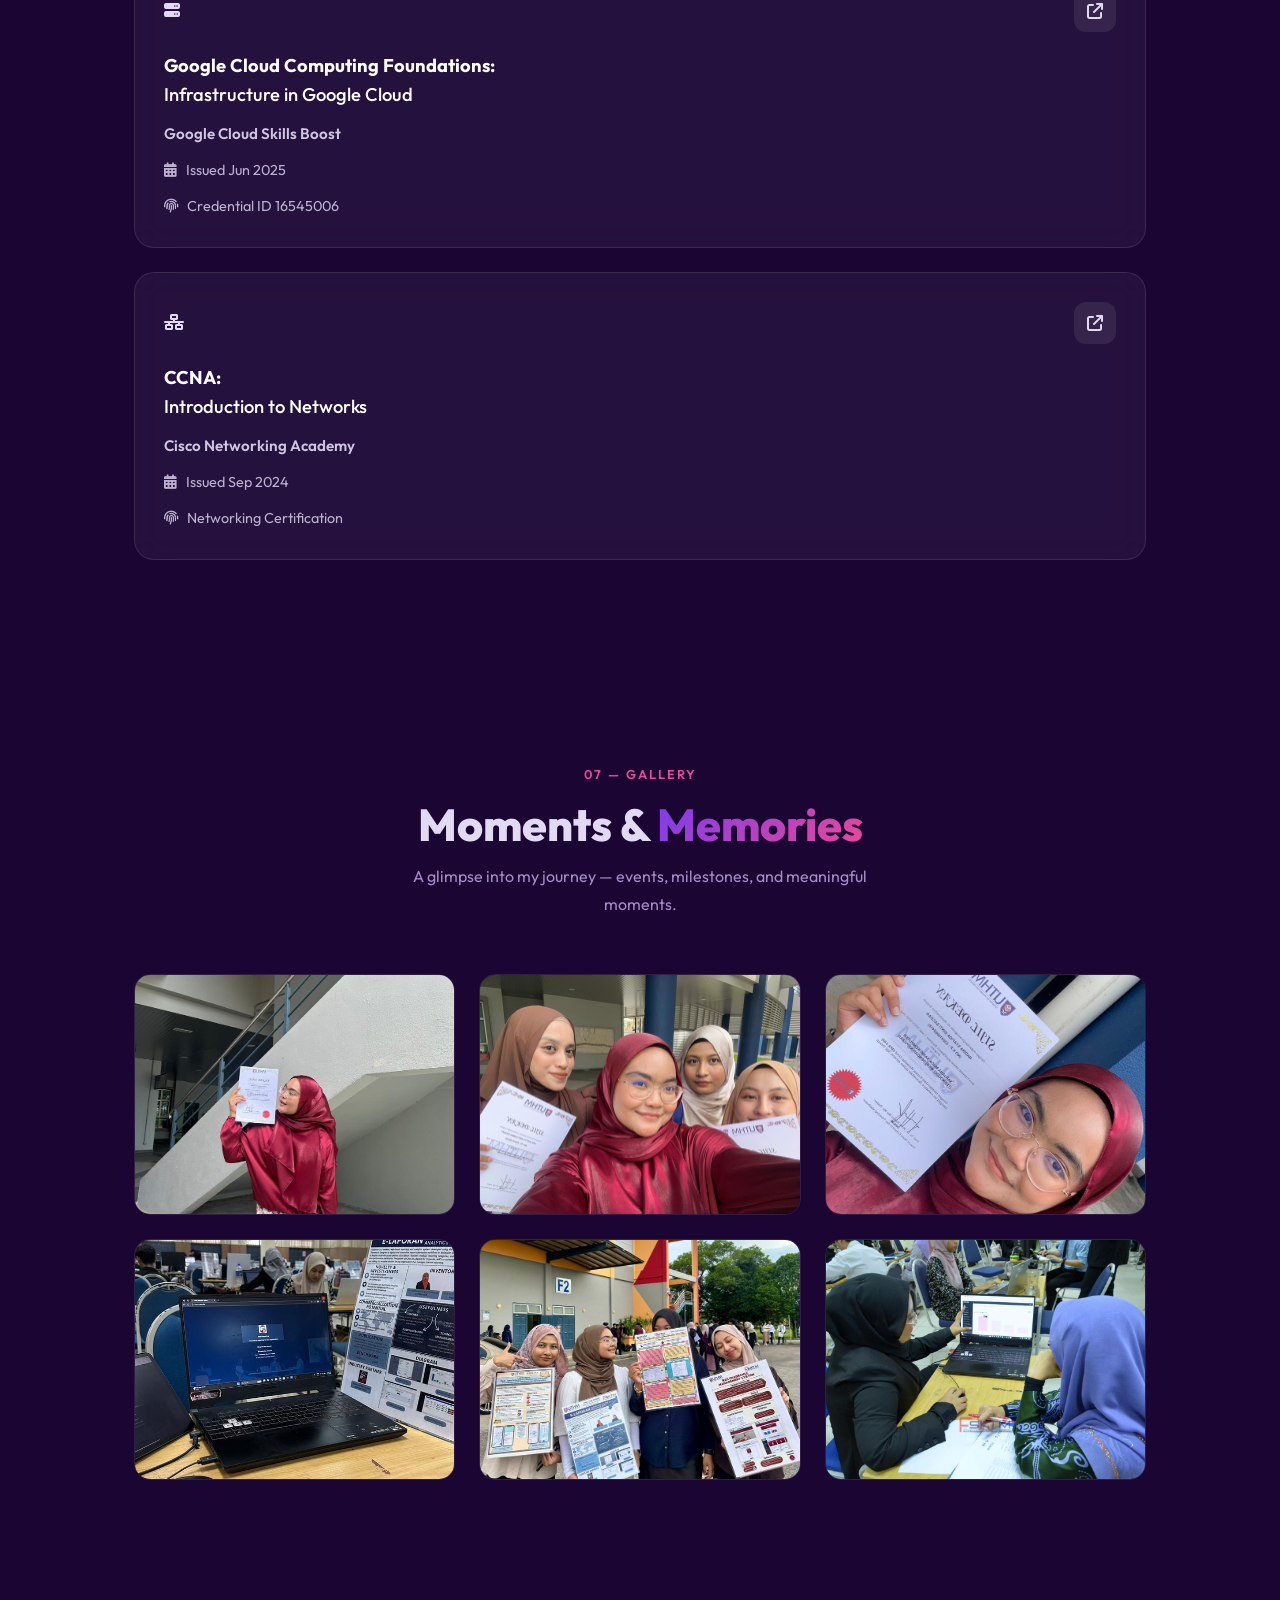
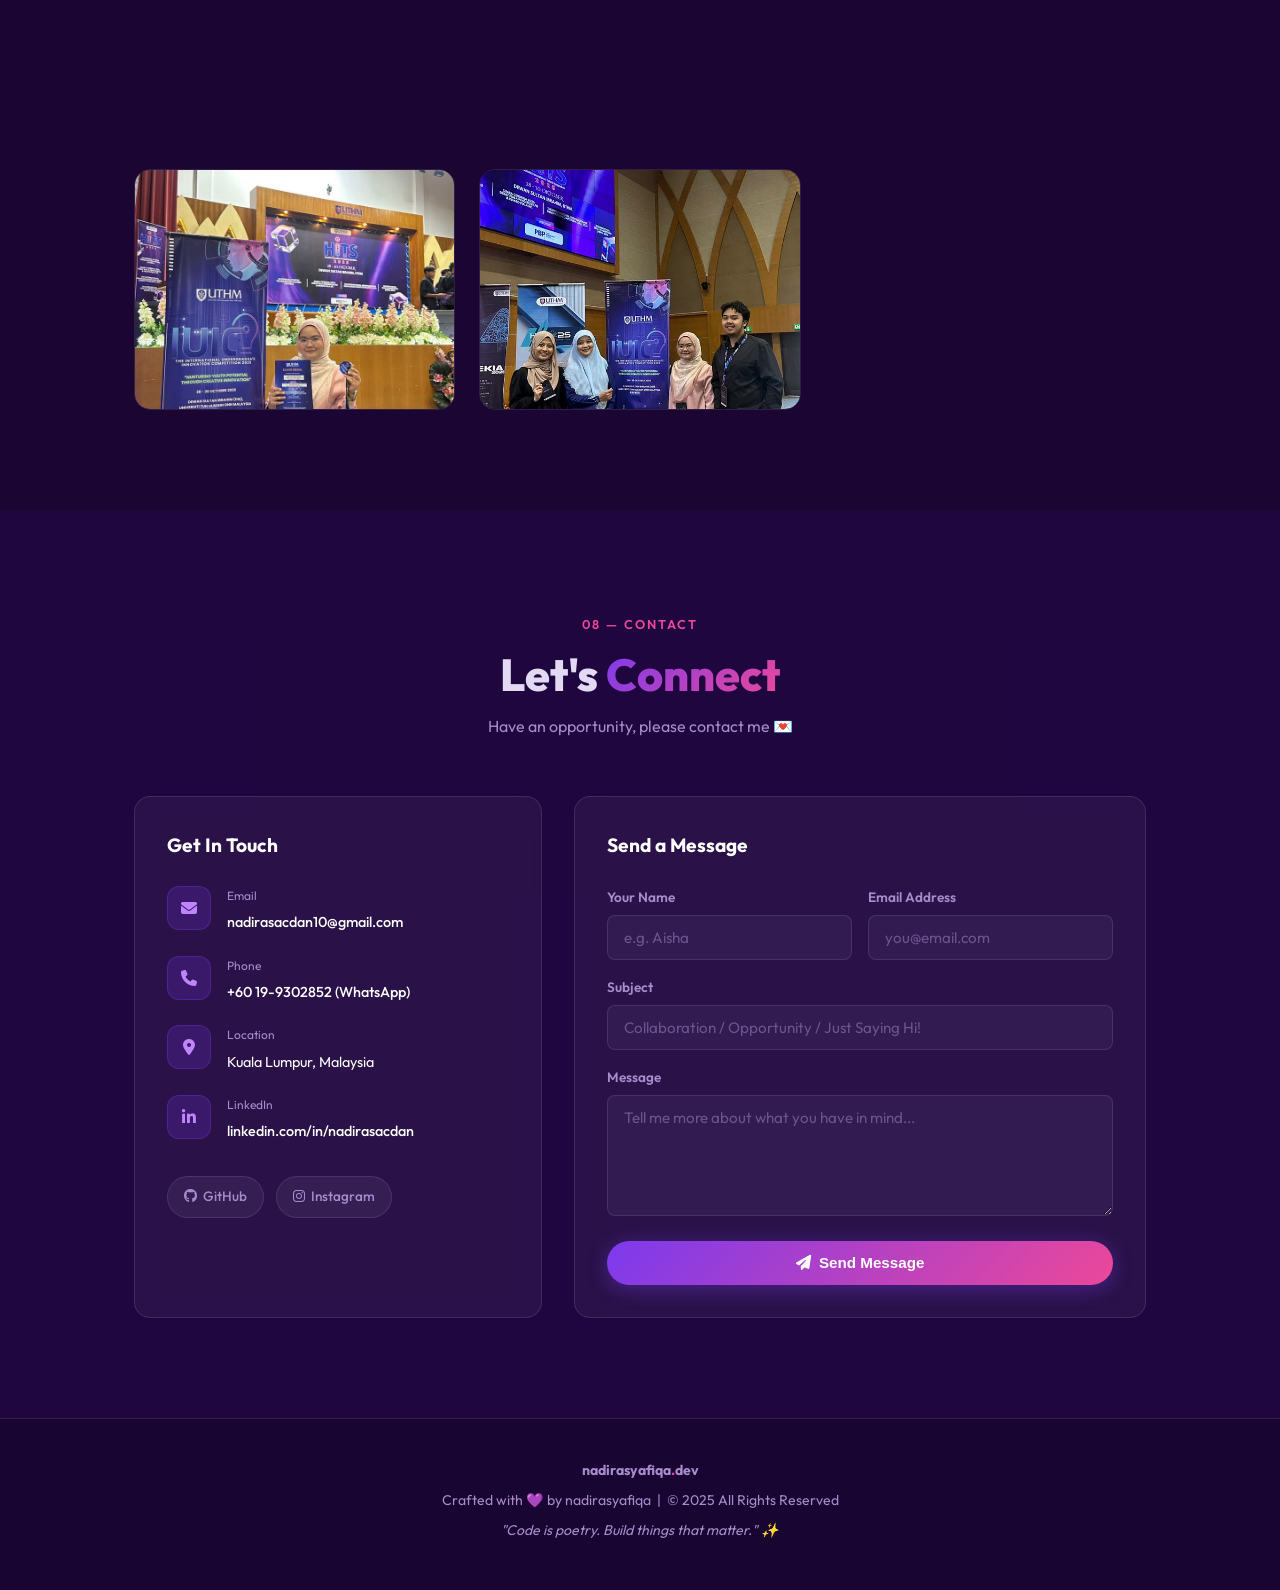
==== commit 60826bb2: "Update project description and add StudyBuddy project" ====
--- a/index.html
+++ b/index.html
@@ -345,7 +345,7 @@
             </div> -->
           </div>
           <h3 class="project-title">E-Laporan: School Reporting System</h3>
-          <p class="project-desc">Digital Transformation: Built a full-stack Laravel system to replace paper-based school reporting, utilized 
+          <p class="project-desc">Built a full-stack Laravel system to replace paper-based school reporting, utilized 
             Gemini API for AI-assisted user support and Pusher for real-time notifications, increasing reporting 
             efficiency by digitizing workflows. </p>
           <div class="project-tags">
@@ -371,6 +371,25 @@
             <span class="tag tag-lang">Dart</span>
             <span class="tag tag-framework">Firebase</span>
             <span class="tag tag-tool">Figma</span>
+          </div>
+        </div>
+
+        <div class="project-card glass-card" data-aos>
+          <div class="project-top">
+            <div class="project-icon"><i class="fas fa-globe"></i></div>
+            <!-- <div class="project-links">
+              <a href="#" class="proj-link" title="View Live"><i class="fas fa-external-link-alt"></i></a>
+              <a href="#" class="proj-link" title="GitHub"><i class="fab fa-github"></i></a>
+            </div> -->
+          </div>
+          <h3 class="project-title">StudyBuddy</h3>
+          <p class="project-desc">Developed a full-stack web application that helps students improve focus and productivity through an integrated Pomodoro timer, mind mapping tool, and task management system, enabling effective study planning and progress tracking.</p>
+          <div class="project-tags">
+            <span class="tag tag-lang">React</span>
+            <span class="tag tag-lang">Laravel</span>
+            <span class="tag tag-framework">MySQL</span>
+            <span class="tag tag-framework">RESTful API</span>
+            <!-- <span class="tag tag-tool">Stripe API</span> -->
           </div>
         </div>
 
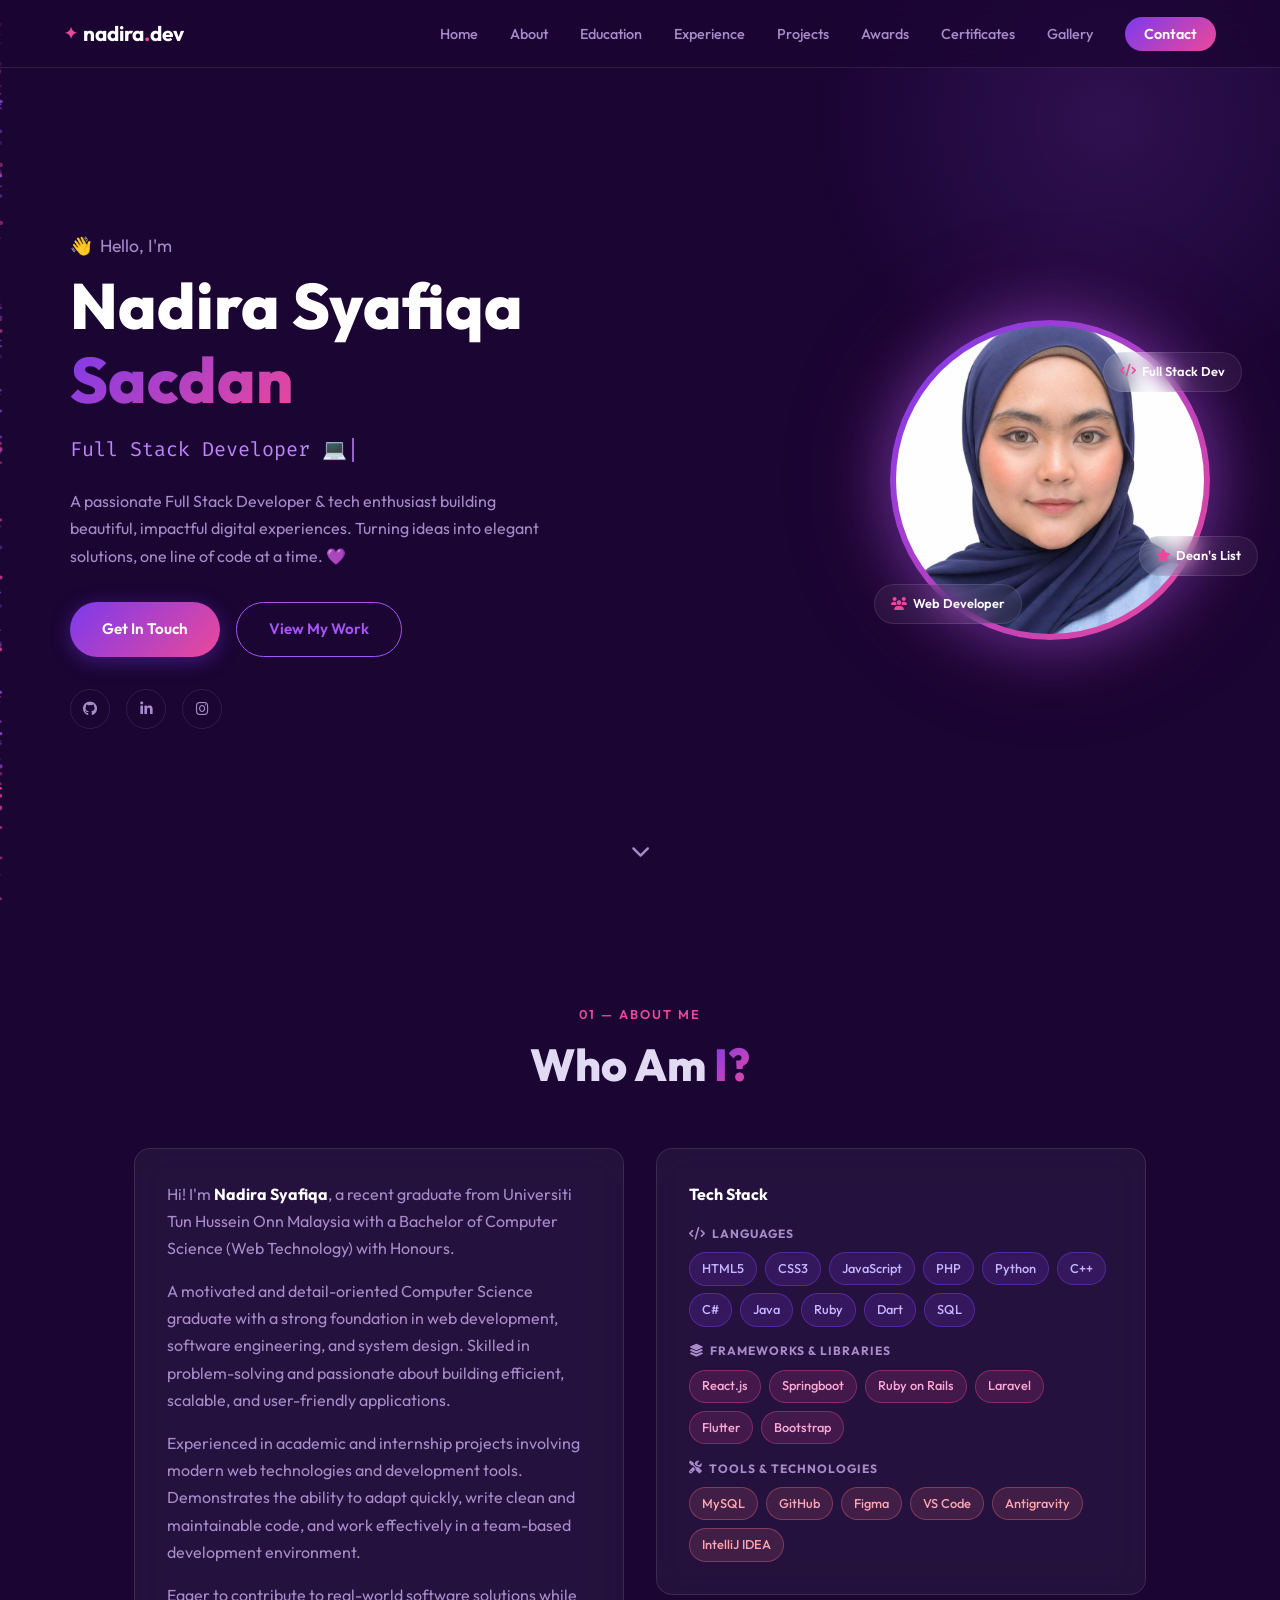
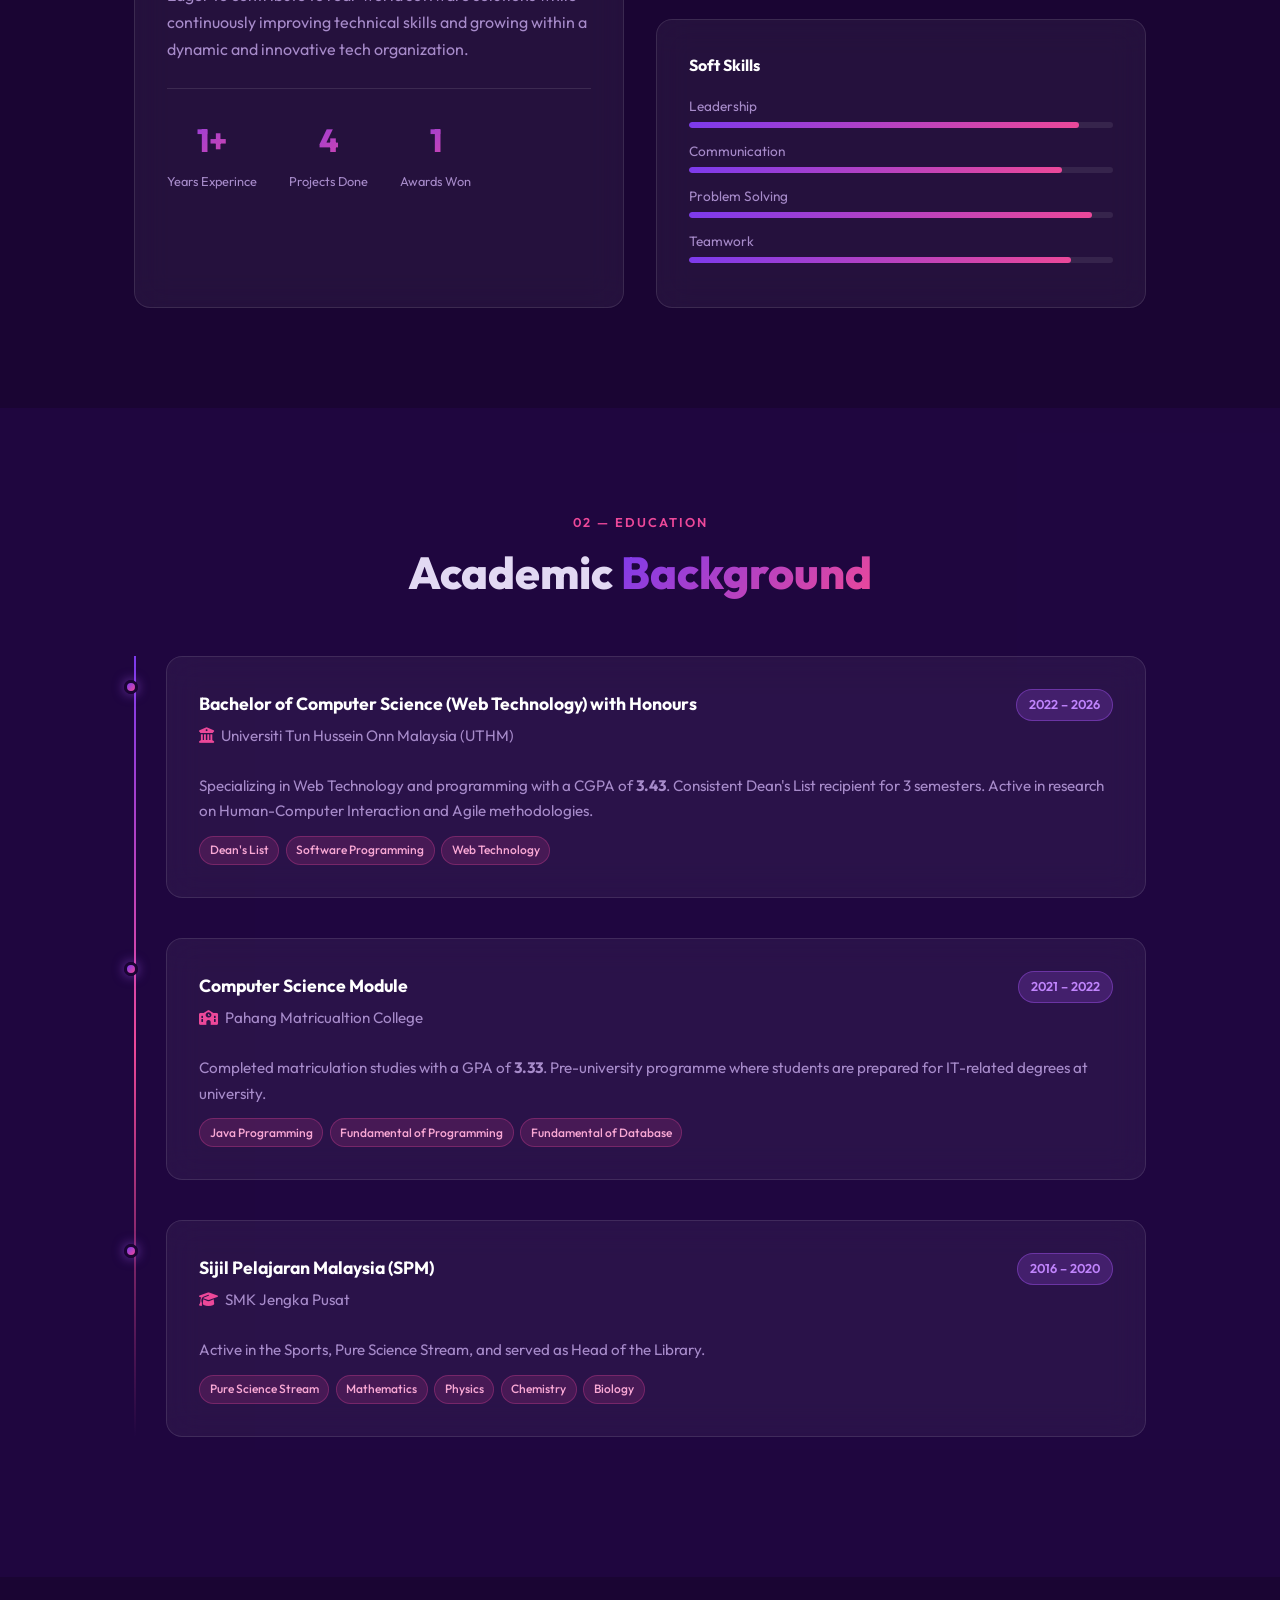
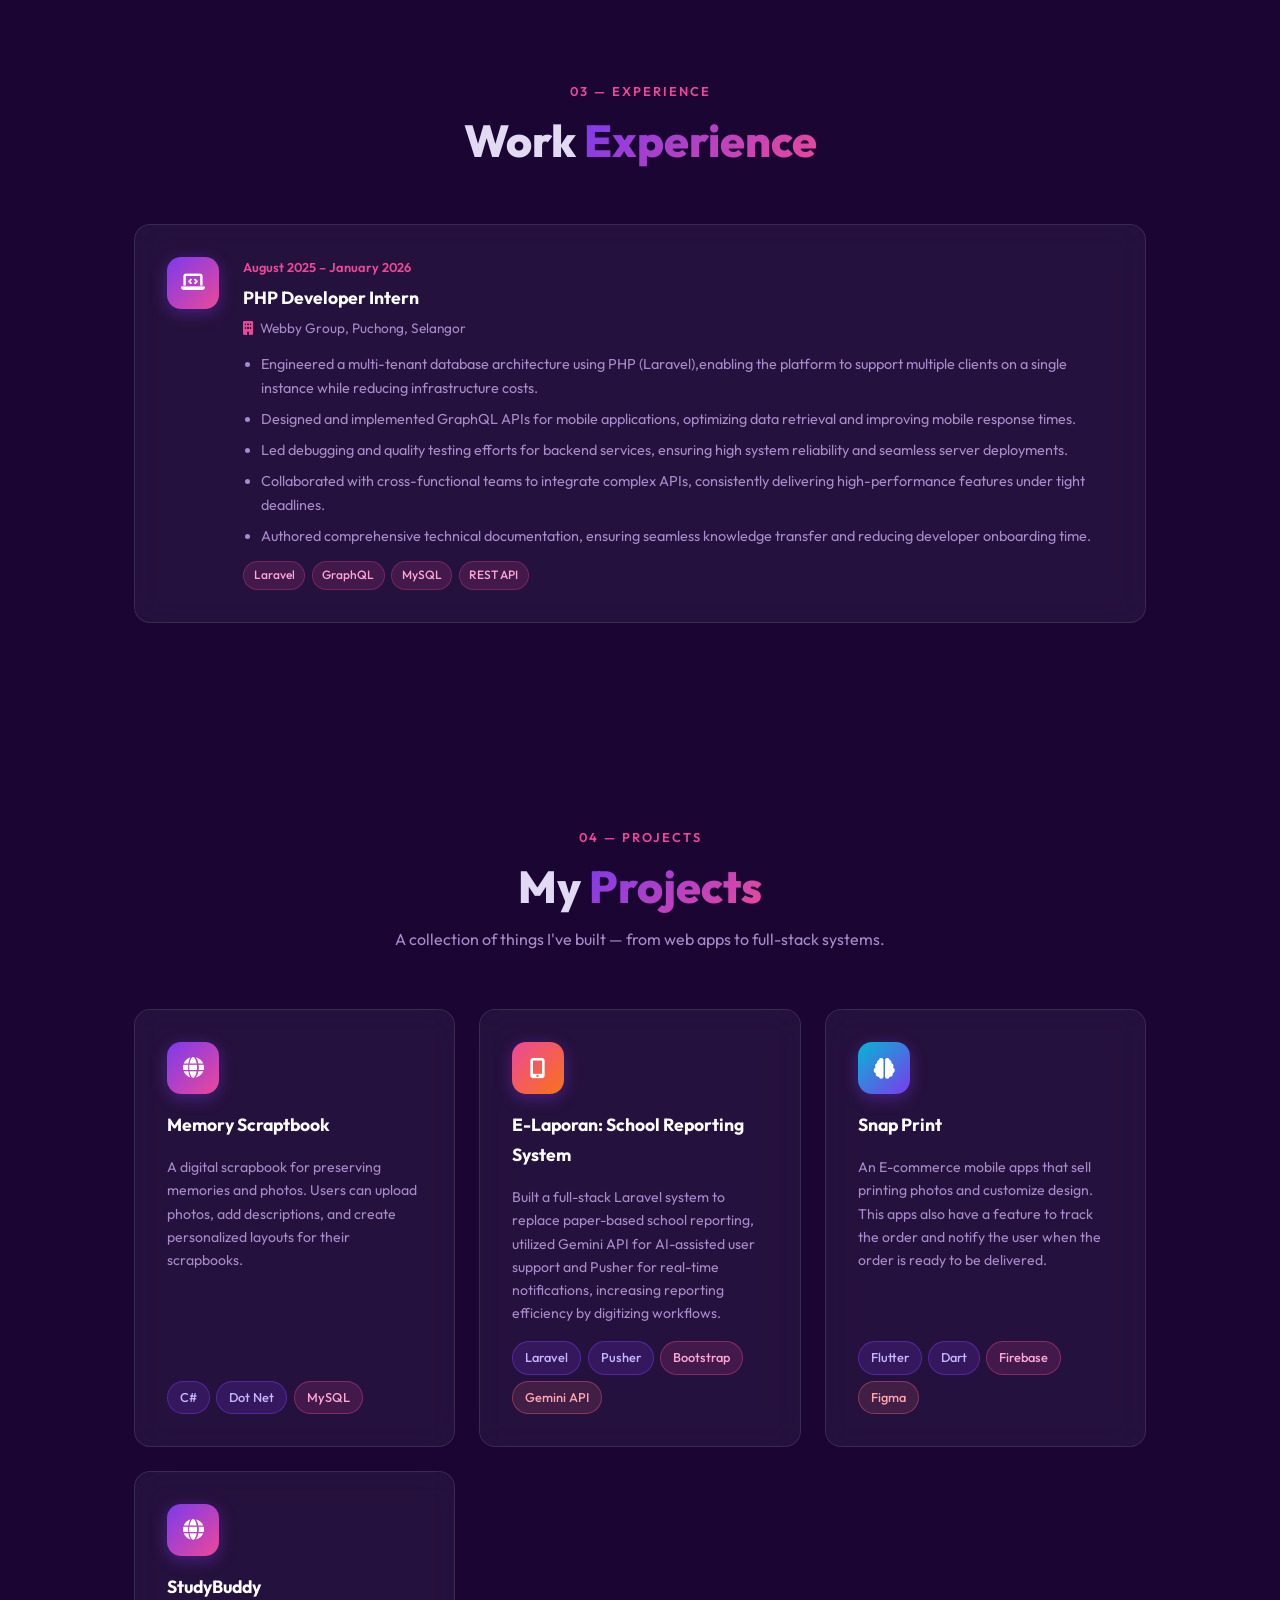
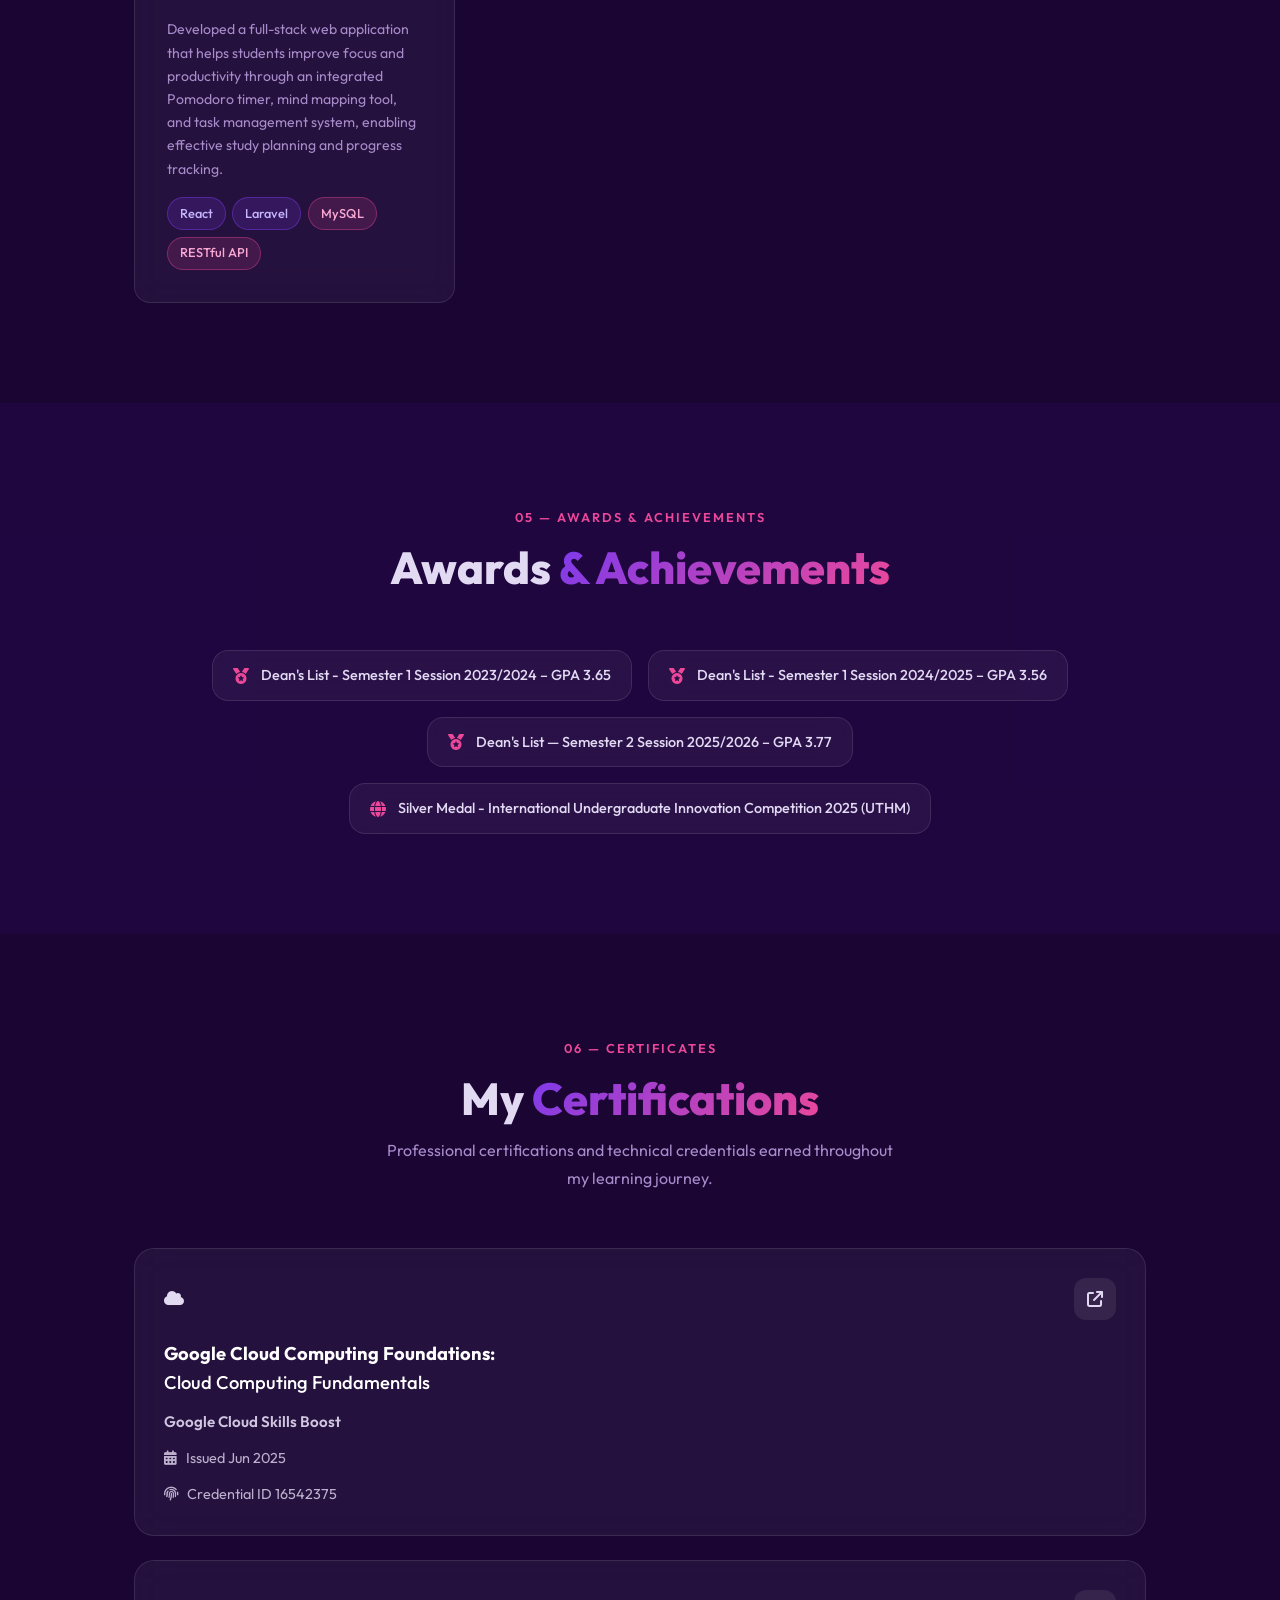
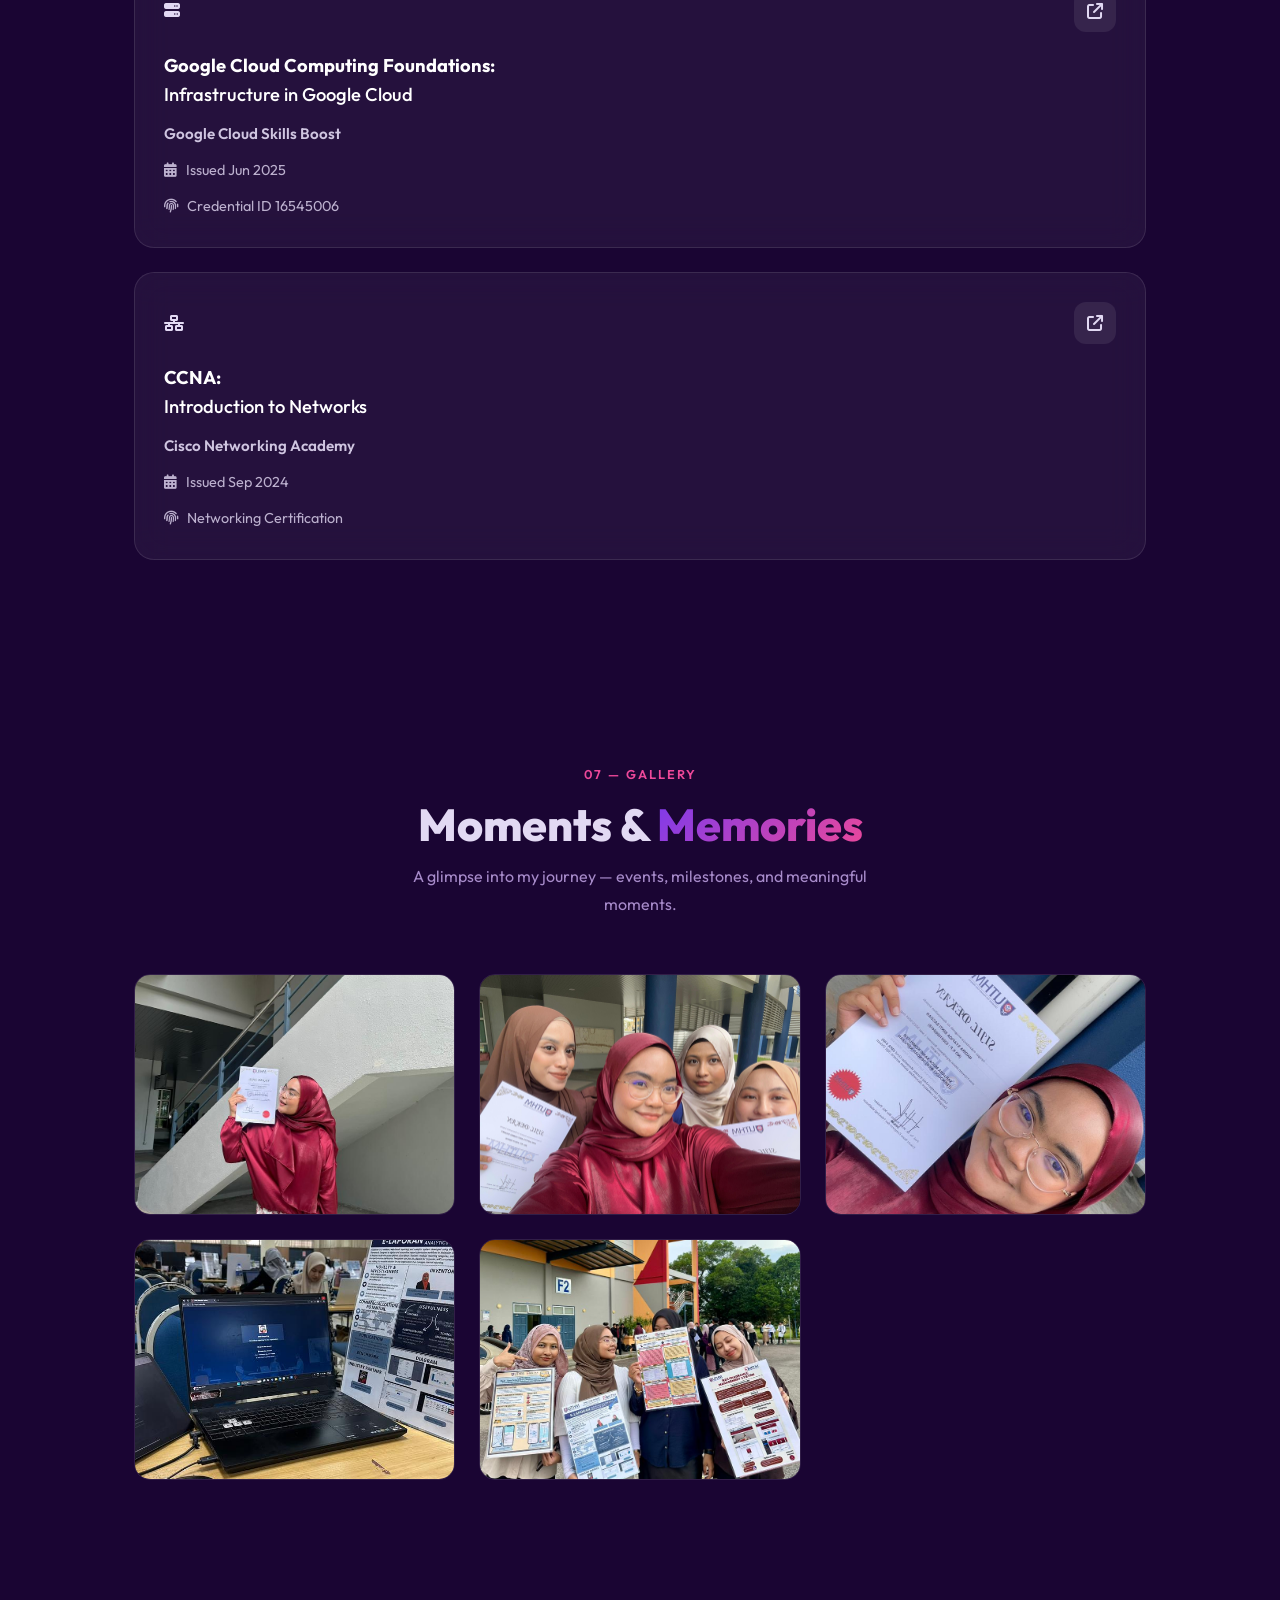
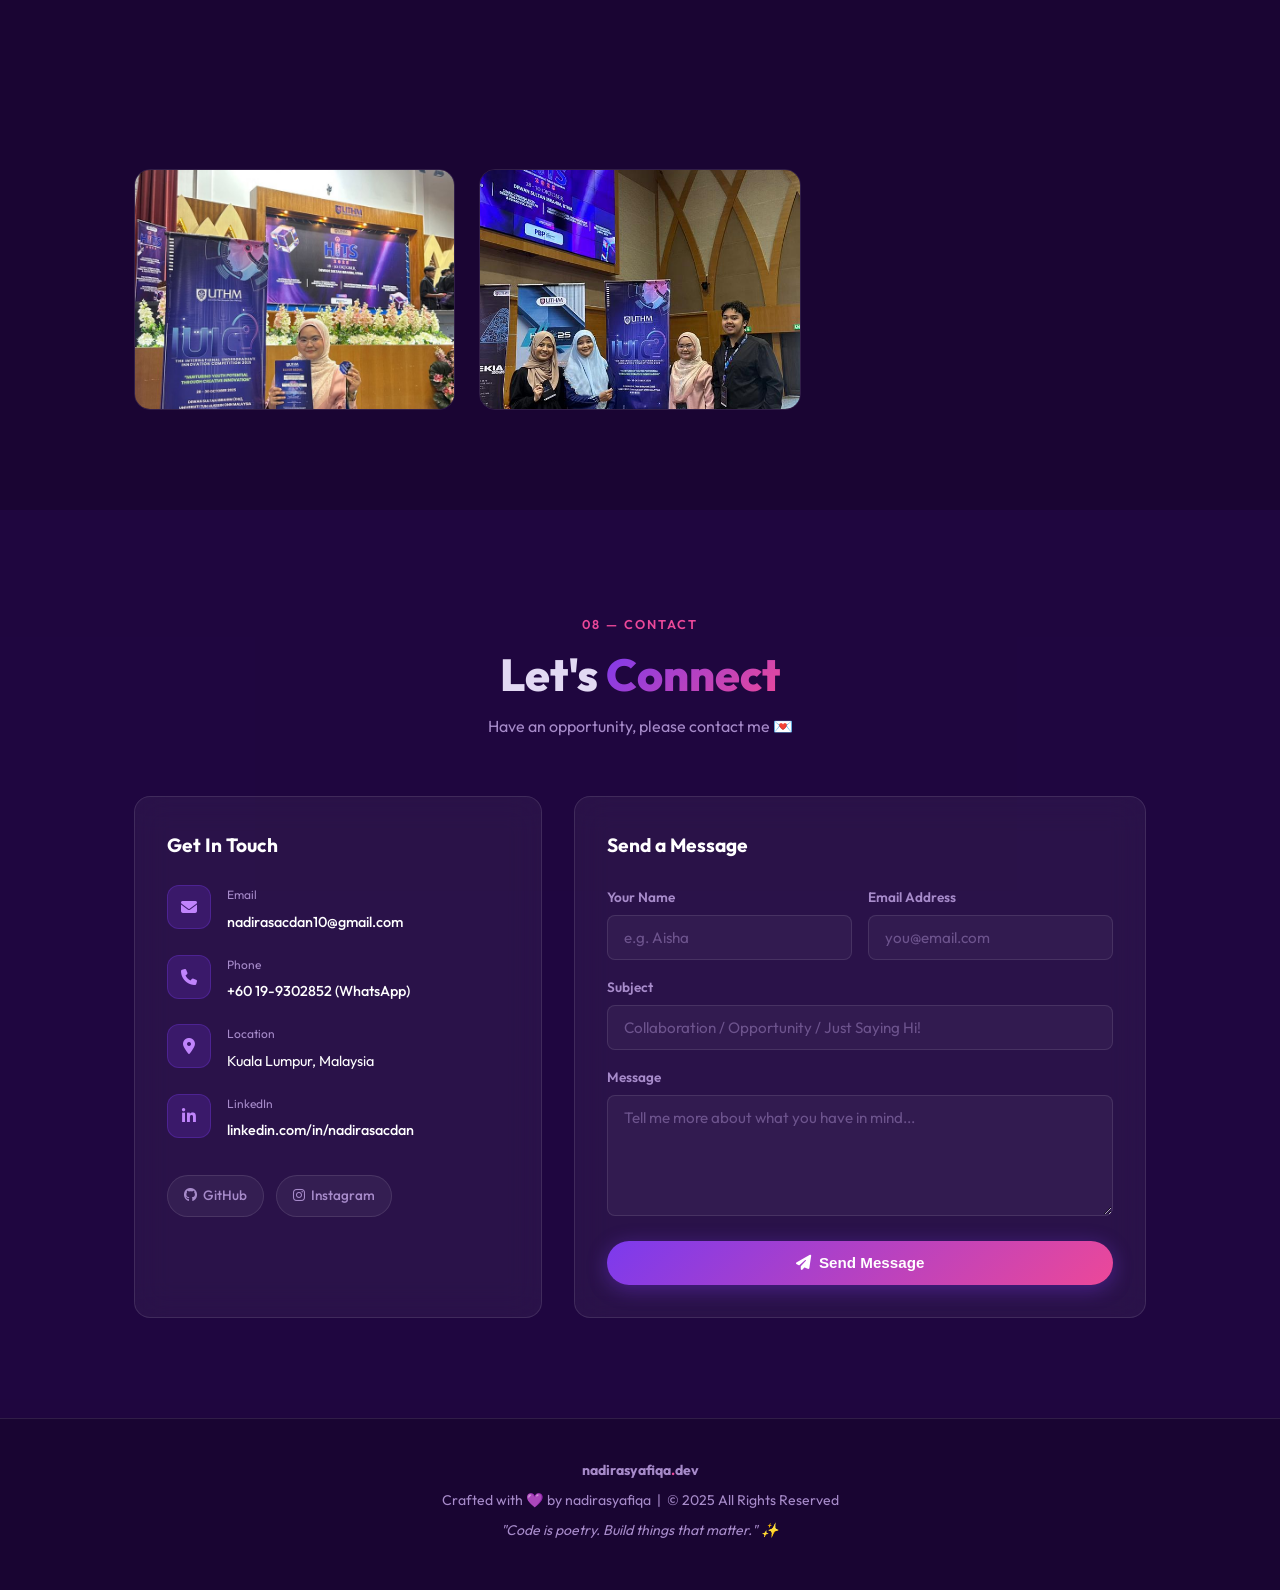
==== commit 2b0778b7: "update project amount" ====
--- a/index.html
+++ b/index.html
@@ -104,7 +104,7 @@
               <span class="highlight-label">Years Experince</span>
             </div>
             <div class="highlight-item">
-              <span class="highlight-num gradient-text">3</span>
+              <span class="highlight-num gradient-text">4</span>
               <span class="highlight-label">Projects Done</span>
             </div>
             <div class="highlight-item">
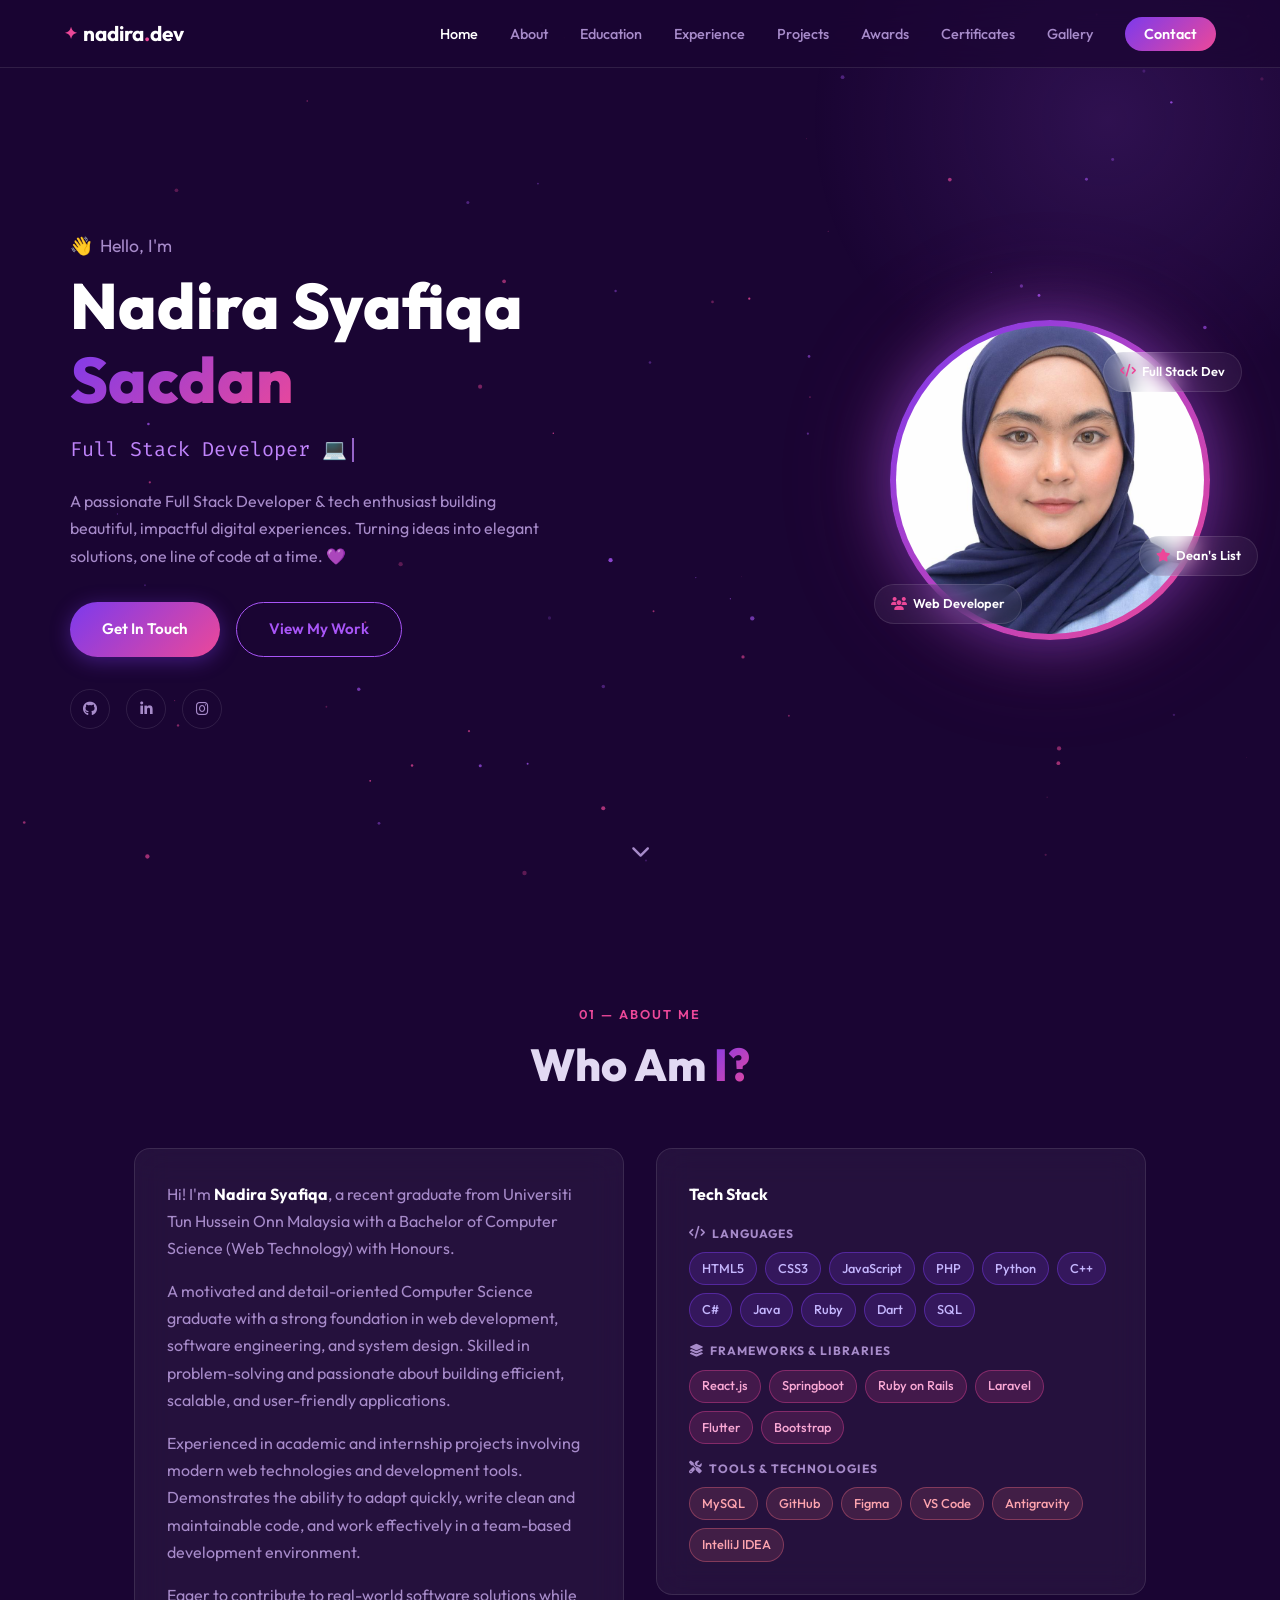
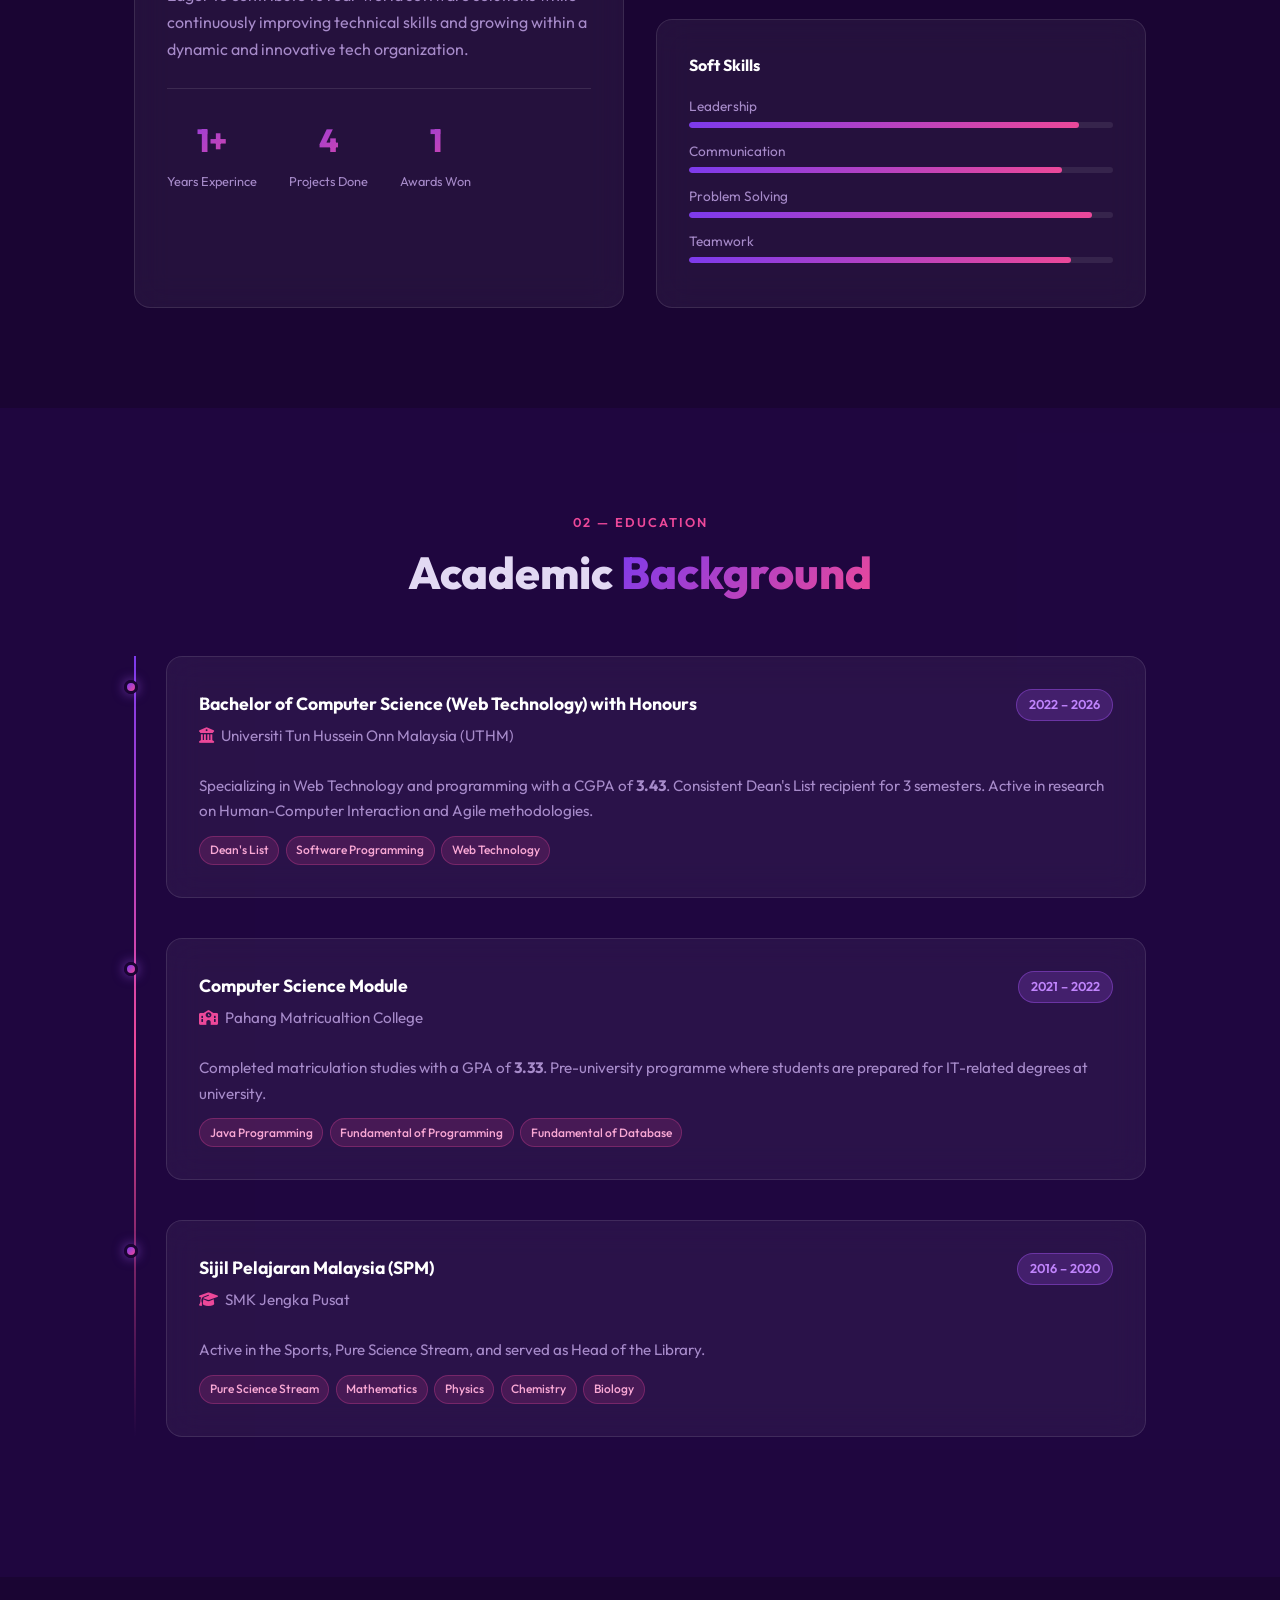
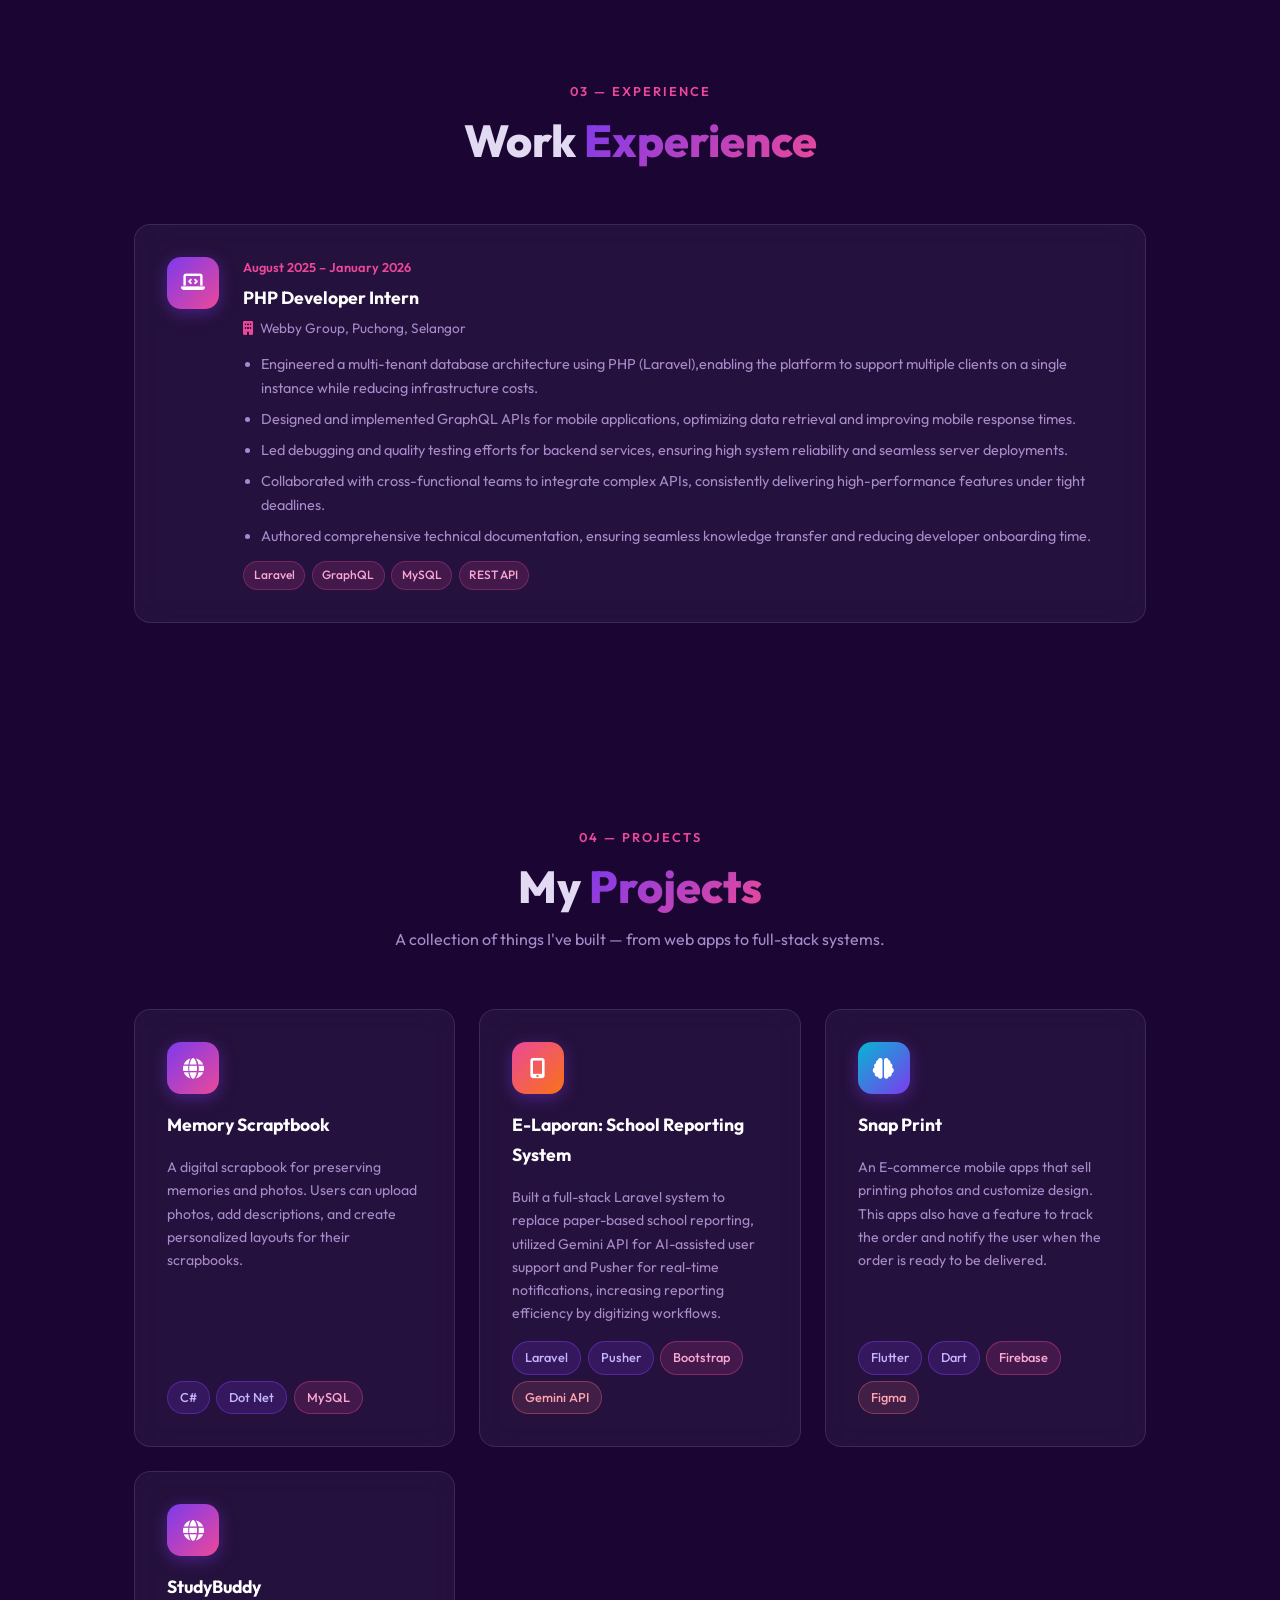
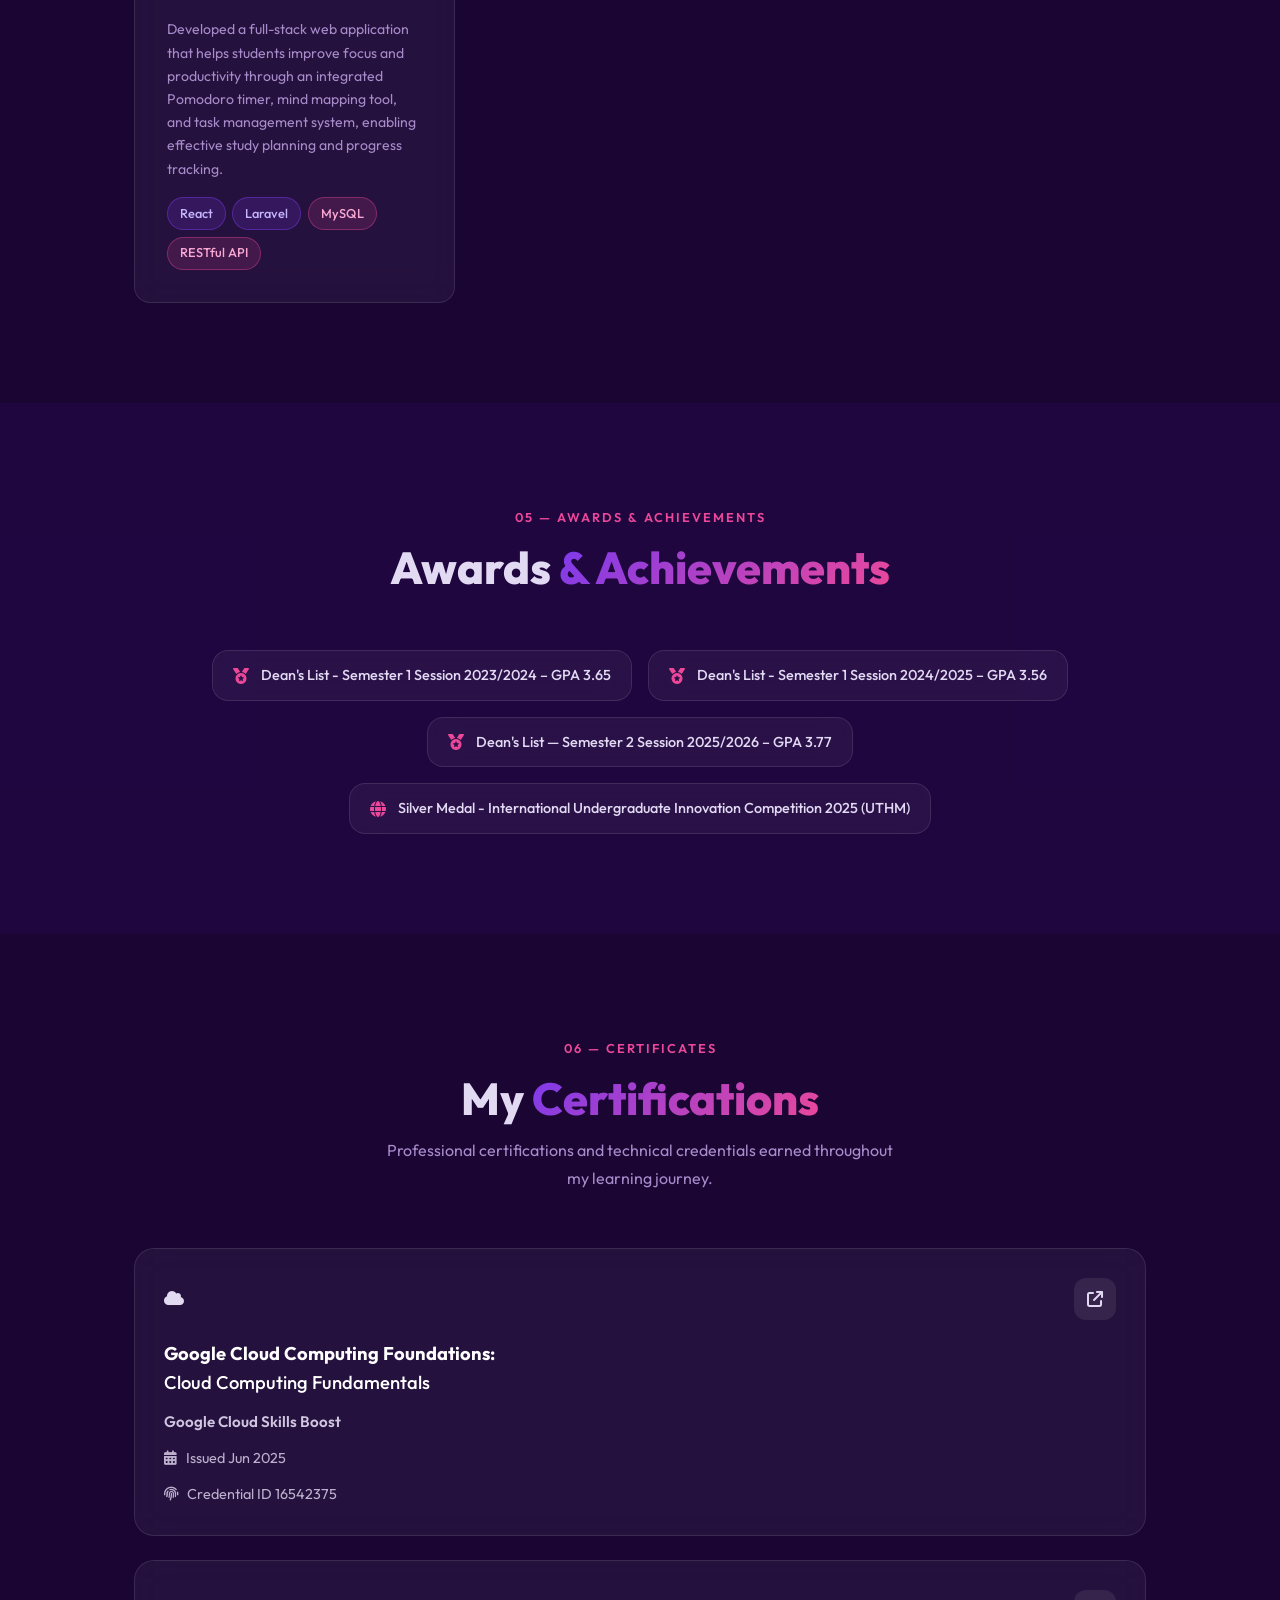
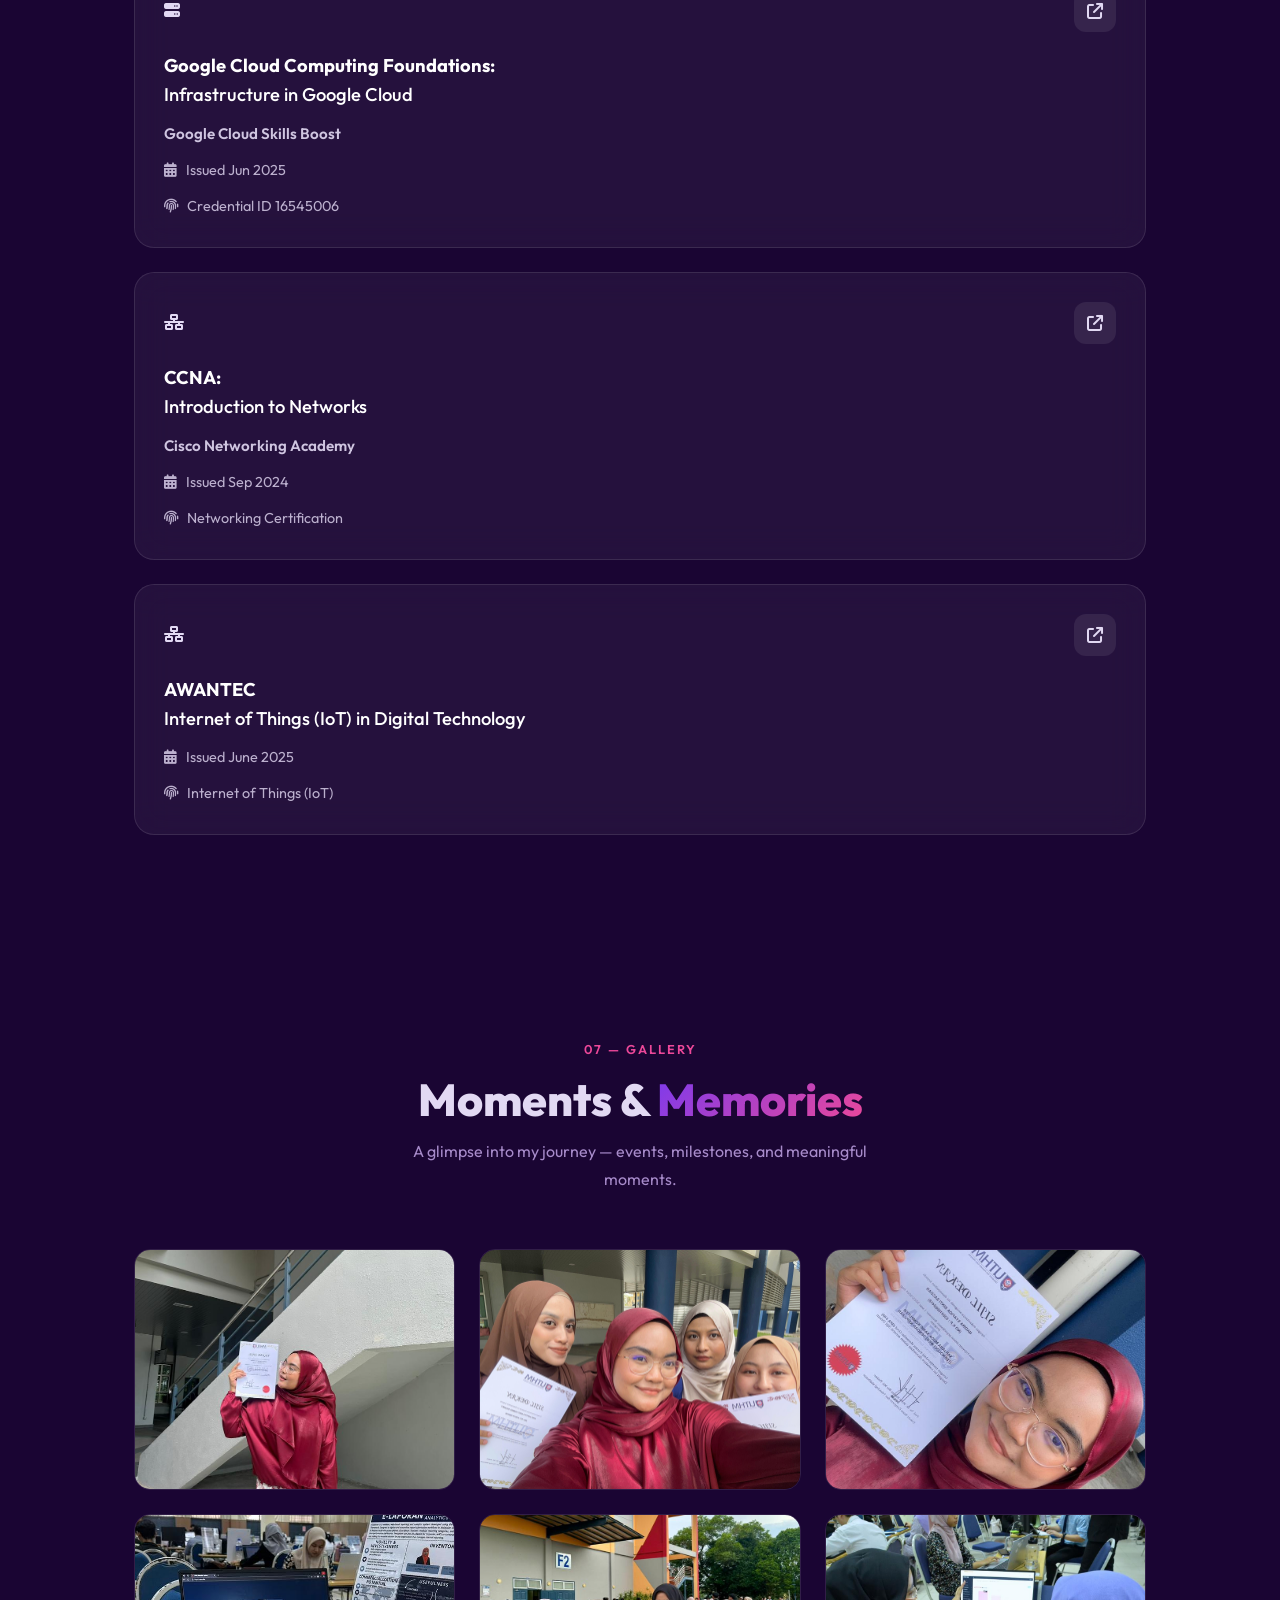
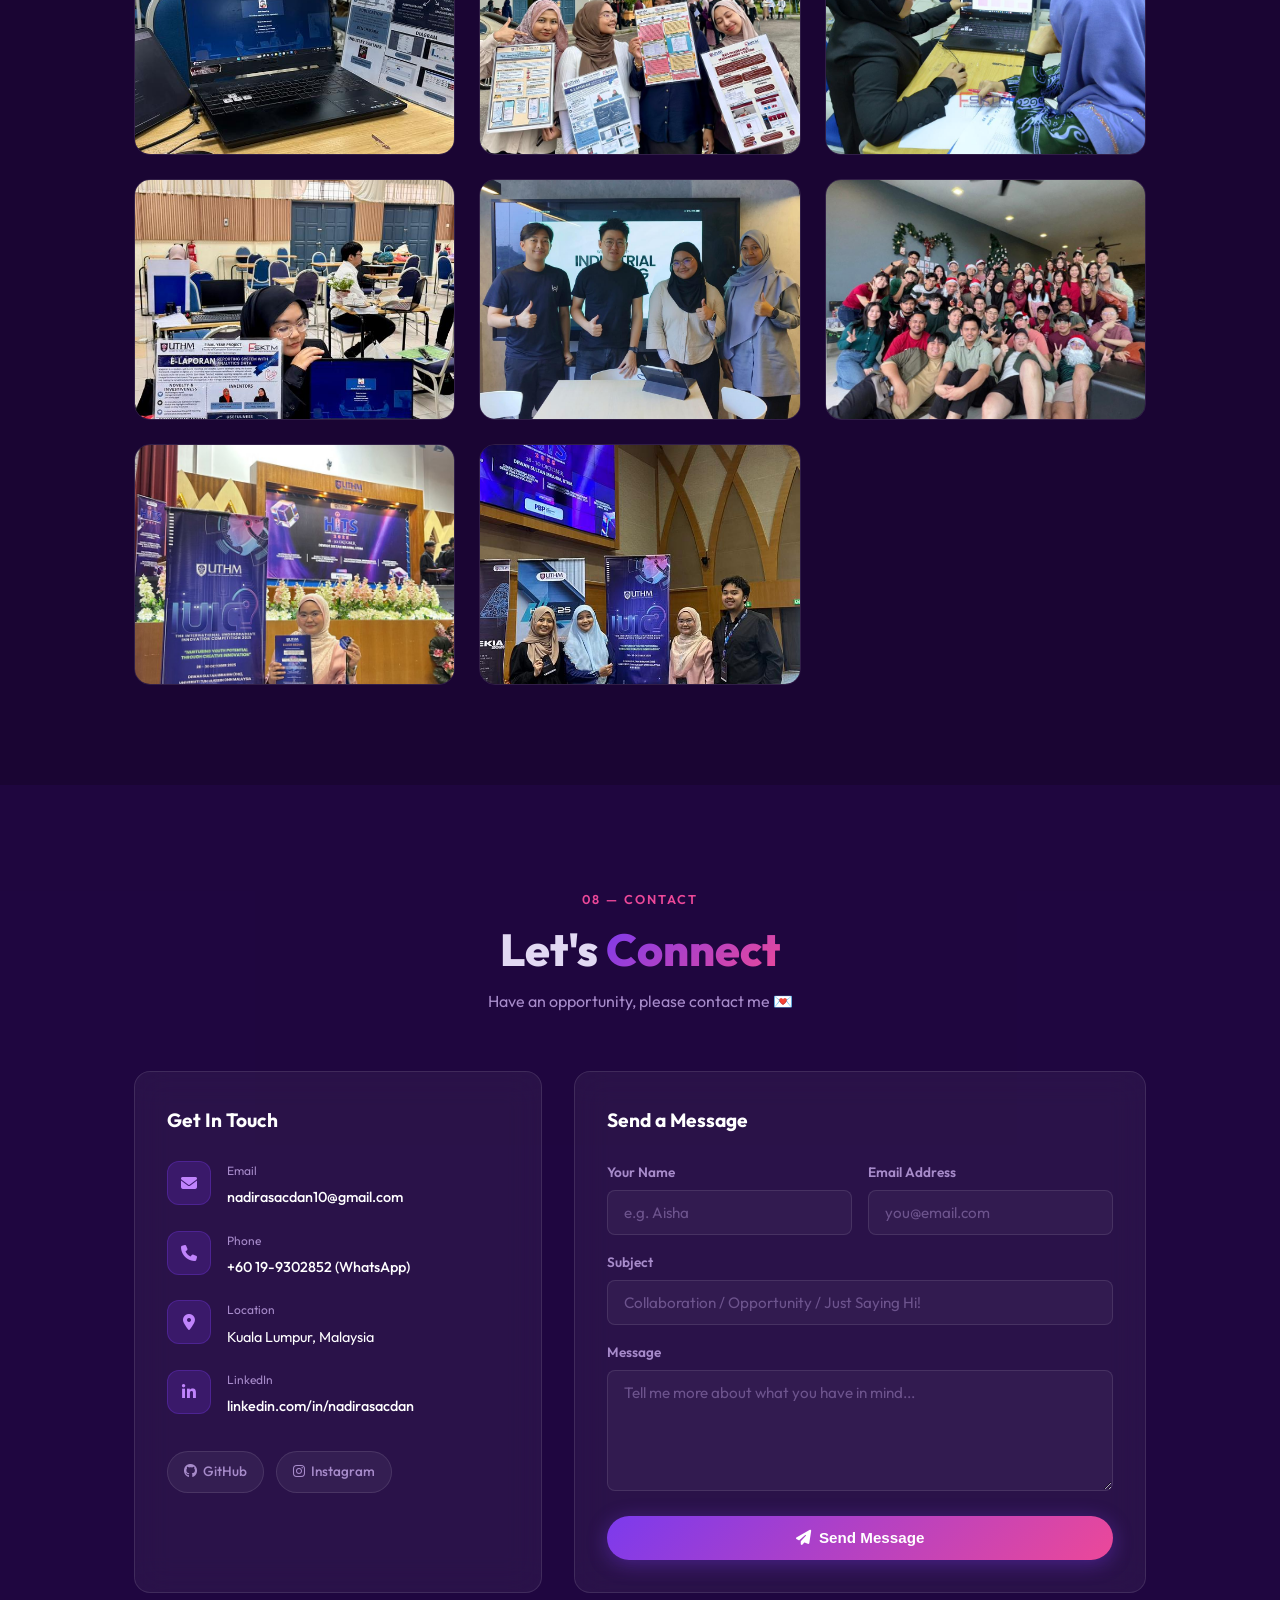
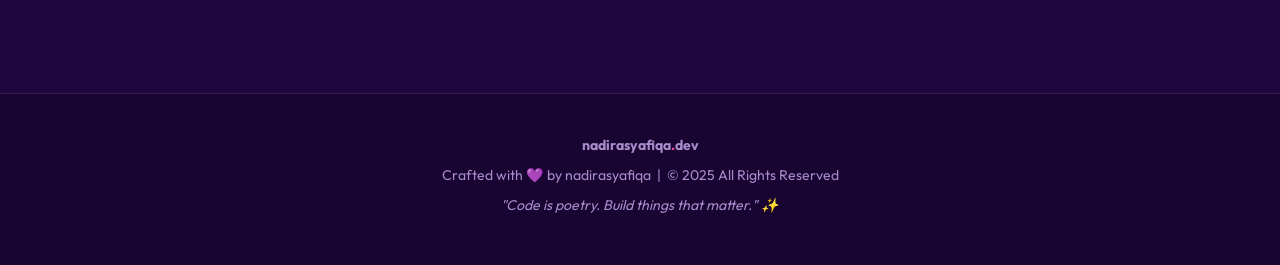
==== commit 8f2941fd: "update cert iot" ====
--- a/index.html
+++ b/index.html
@@ -272,38 +272,7 @@
             </div>
           </div>
         </div>
-        <!-- <div class="exp-card glass-card" data-aos>
-          <div class="exp-icon"><i class="fas fa-paint-brush"></i></div>
-          <div class="exp-body">
-            <span class="exp-period">Jan 2024 – May 2024</span>
-            <h3>UI/UX Design Consultant (Part-Time)</h3>
-            <p class="exp-company"><i class="fas fa-building"></i> Freelance — Remote</p>
-            <ul>
-              <li>Designed user interfaces for 4 client mobile applications using Figma, with user testing and prototyping.</li>
-              <li>Conducted usability research interviews with 30+ users to improve UX flows.</li>
-              <li>Delivered pixel-perfect design handoffs to development teams, reducing revision cycles by 50%.</li>
-            </ul>
-            <div class="tl-tags">
-              <span class="tag-sm">Figma</span><span class="tag-sm">UX Research</span><span class="tag-sm">Prototyping</span>
-            </div>
-          </div>
-        </div> -->
-        <!-- <div class="exp-card glass-card" data-aos>
-          <div class="exp-icon"><i class="fas fa-chalkboard-teacher"></i></div>
-          <div class="exp-body">
-            <span class="exp-period">Sep 2023 – Dec 2023</span>
-            <h3>Teaching Assistant — Web Technologies</h3>
-            <p class="exp-company"><i class="fas fa-university"></i> Universiti Teknologi Malaysia</p>
-            <ul>
-              <li>Assisted in teaching HTML, CSS, and JavaScript to 60+ first-year students.</li>
-              <li>Conducted weekly lab sessions and provided code reviews for assignments.</li>
-              <li>Achieved 96% student satisfaction score in end-of-semester evaluations.</li>
-            </ul>
-            <div class="tl-tags">
-              <span class="tag-sm">Teaching</span><span class="tag-sm">HTML/CSS</span><span class="tag-sm">JavaScript</span>
-            </div>
-          </div>
-        </div> -->
+        
       </div>
     </div>
   </section>
@@ -404,36 +373,6 @@
         <span class="section-tag">05 — Awards & Achievements</span>
         <h2>Awards <span class="gradient-text">& Achievements</span></h2>
       </div>
-      <!-- <div class="lead-grid">
-        <div class="lead-card glass-card" data-aos>
-          <div class="lead-icon-wrap"><i class="fas fa-crown"></i></div>
-          <h3>Vice President</h3>
-          <p class="lead-org">Enterprenuership Club </p>
-          <span class="lead-period">2022 – 2023</span>
-          <p>Led a team of 30 members to plan and execute club activities throughout the semester. Achieved 100% of semester sales target (30 cups/week) through product commercialization. Coordinated 20 members to ensure effective task delegation and on-time execution of activities.</p>
-        </div>
-        <div class="lead-card glass-card" data-aos>
-          <div class="lead-icon-wrap"><i class="fas fa-laptop"></i></div>
-          <h3>Technical Director</h3>
-          <p class="lead-org">UTM HackFest 2023</p>
-          <span class="lead-period">Mar 2023</span>
-          <p>Directed technical operations for a 48-hour hackathon with 300+ participants from 20 universities. Managed judging criteria, problem statements, and technical infrastructure.</p>
-        </div>
-        <div class="lead-card glass-card" data-aos>
-          <div class="lead-icon-wrap"><i class="fas fa-hands-helping"></i></div>
-          <h3>Community Manager</h3>
-          <p class="lead-org">Google Developer Student Club UTM</p>
-          <span class="lead-period">2022 – 2023</span>
-          <p>Grew the GDSC chapter from 50 to 350+ members. Organized Google Solution Challenge participation and hosted monthly tech talks attracting industry speakers.</p>
-        </div>
-        <div class="lead-card glass-card" data-aos>
-          <div class="lead-icon-wrap"><i class="fas fa-trophy"></i></div>
-          <h3>Head Delegate</h3>
-          <p class="lead-org">Malaysian Youth Tech Parliament 2022</p>
-          <span class="lead-period">Aug 2022</span>
-          <p>Represented UTM as Head Delegate at the national youth parliament on digital governance. Proposed a policy paper on bridging the digital divide in rural Malaysia.</p>
-        </div>
-      </div> -->
       <!-- Awards -->
       <div class="awards-row">
         <!-- <h3 class="awards-title">🏆 Awards & Achievements</h3> -->
@@ -594,6 +533,45 @@
         </div>
       </div>
 
+      <!-- Certificate 3 -->
+      <div class="cert-card glass-card" data-aos="fade-up">
+
+        <div class="cert-top">
+          <div class="cert-logo cert-logo-cisco">
+            <i class="fas fa-network-wired"></i>
+          </div>
+
+          <a href="assets/iot_cert.jpg"
+             target="_blank"
+             rel="noopener"
+             class="cert-link"
+             aria-label="View Credential">
+            <i class="fas fa-arrow-up-right-from-square"></i>
+          </a>
+        </div>
+
+        <div class="cert-content">
+
+          <h3 class="cert-title">
+            <strong>
+              AWANTEC
+            </strong><br>
+            Internet of Things (IoT) in Digital Technology
+          </h3>
+
+          <p class="cert-date">
+            <i class="fas fa-calendar-alt"></i>
+            Issued June 2025
+          </p>
+
+          <p class="cert-id">
+            <i class="fas fa-fingerprint"></i>
+            Internet of Things (IoT)
+          </p>
+
+        </div>
+      </div>
+
     </div>
   </div>
 </section>
@@ -761,6 +739,15 @@
     </div>
   </footer>
 
+  <!-- Lightbox Modal -->
+  <div id="lightbox" class="lightbox-modal">
+    <span class="lightbox-close" aria-label="Close Lightbox">&times;</span>
+    <div class="lightbox-content-wrap">
+      <img class="lightbox-content" id="lightbox-img" src="" alt="Enlarged view">
+      <div id="lightbox-caption"></div>
+    </div>
+  </div>
+
   <script src="script.js"></script>
 </body>
 </html>
--- a/style.css
+++ b/style.css
@@ -606,3 +606,84 @@
   transform: translateY(-2px);
   background: rgba(255,255,255,0.15);
 }
+
+/* ===== LIGHTBOX MODAL ===== */
+.lightbox-modal {
+  display: none;
+  position: fixed;
+  z-index: 2000;
+  left: 0;
+  top: 0;
+  width: 100%;
+  height: 100%;
+  overflow: auto;
+  background-color: rgba(26, 5, 51, 0.95);
+  backdrop-filter: blur(12px);
+  -webkit-backdrop-filter: blur(12px);
+  align-items: center;
+  justify-content: center;
+  opacity: 0;
+  transition: opacity 0.3s ease;
+}
+
+.lightbox-modal.active {
+  display: flex;
+  opacity: 1;
+}
+
+.lightbox-content-wrap {
+  position: relative;
+  display: flex;
+  flex-direction: column;
+  align-items: center;
+  justify-content: center;
+  max-width: 90%;
+  max-height: 90%;
+}
+
+.lightbox-content {
+  display: block;
+  max-width: 100%;
+  max-height: 80vh;
+  border-radius: var(--radius);
+  border: 1px solid var(--glass-border);
+  box-shadow: var(--shadow-lg);
+  transform: scale(0.95);
+  transition: transform 0.3s ease;
+}
+
+.lightbox-modal.active .lightbox-content {
+  transform: scale(1);
+}
+
+.lightbox-close {
+  position: absolute;
+  top: 25px;
+  right: 35px;
+  color: var(--white);
+  font-size: 44px;
+  font-weight: 300;
+  transition: var(--transition);
+  cursor: pointer;
+  z-index: 2001;
+  line-height: 1;
+}
+
+.lightbox-close:hover {
+  color: var(--pink);
+  transform: scale(1.1);
+}
+
+#lightbox-caption {
+  margin-top: 1rem;
+  color: var(--white);
+  font-size: 1rem;
+  font-weight: 500;
+  background: var(--glass-bg);
+  padding: 0.5rem 1.5rem;
+  border-radius: 50px;
+  border: 1px solid var(--glass-border);
+  backdrop-filter: blur(8px);
+  text-align: center;
+  box-shadow: var(--shadow);
+}
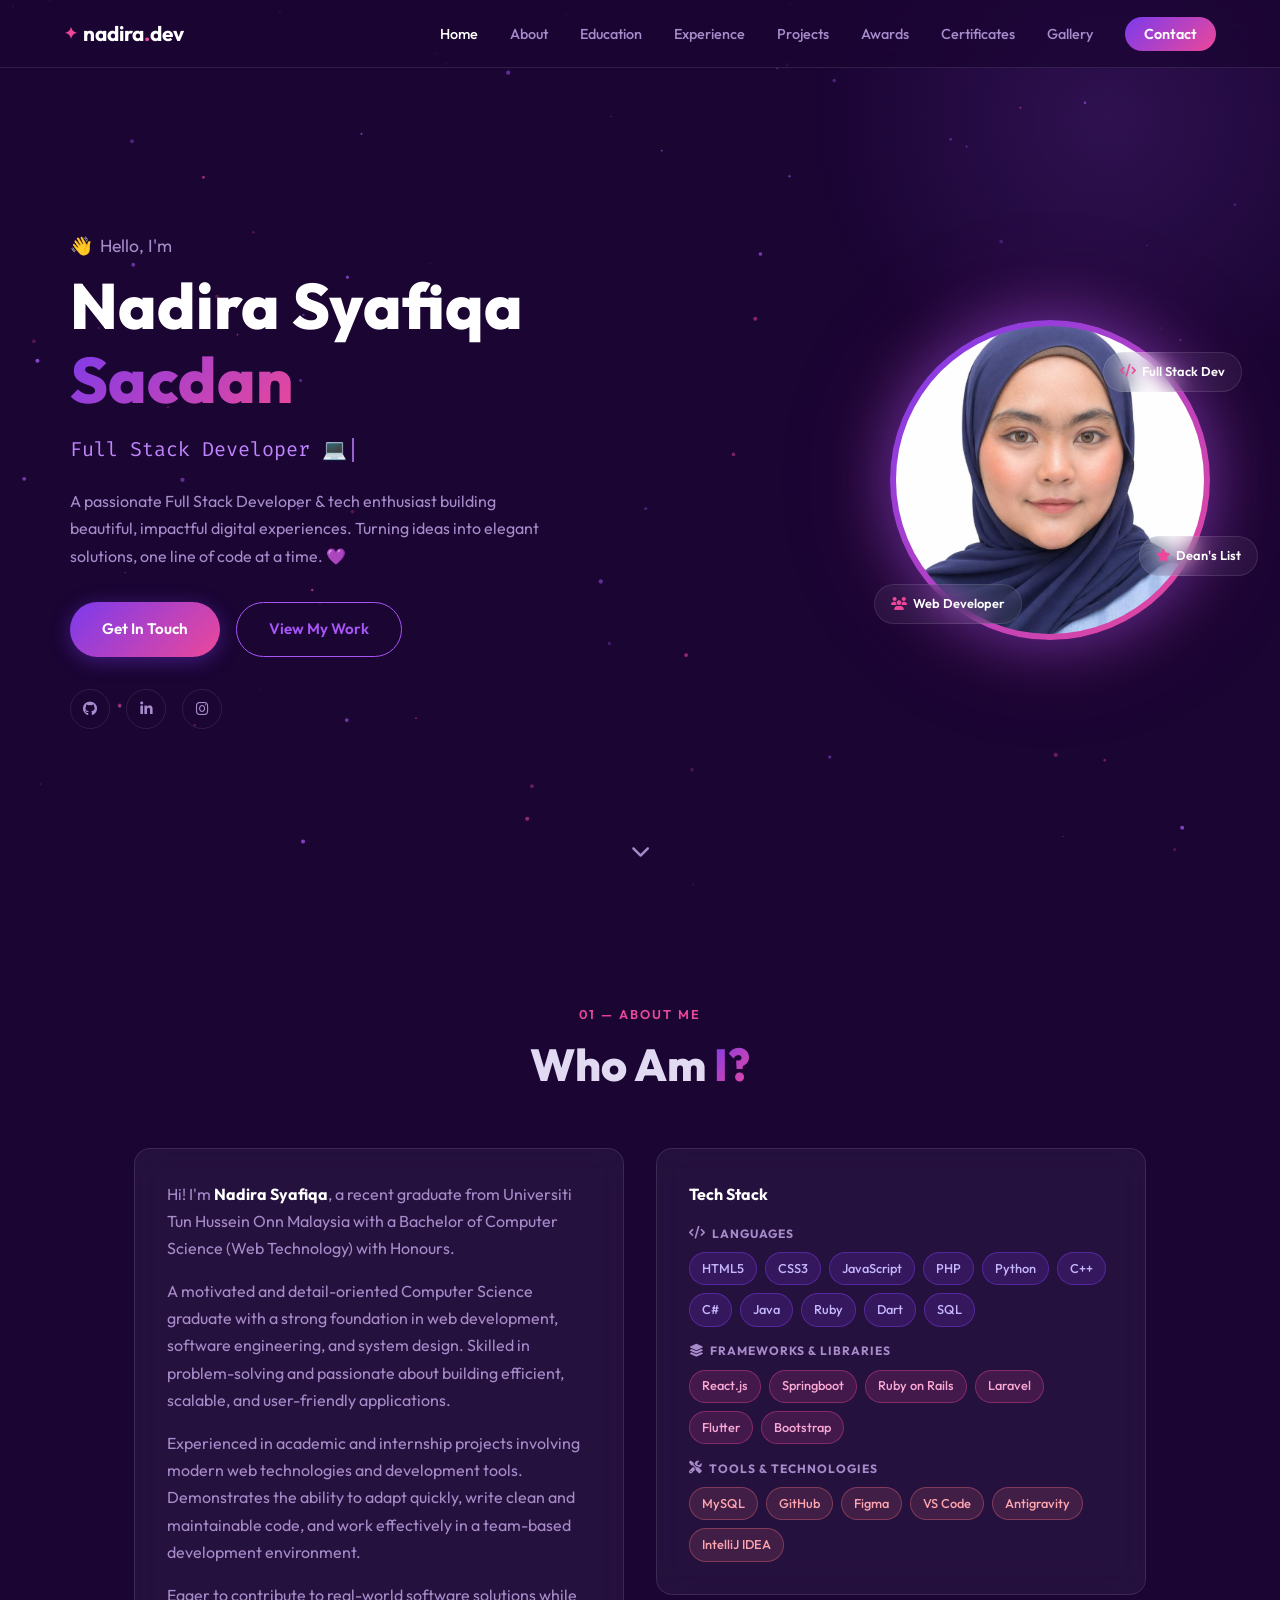
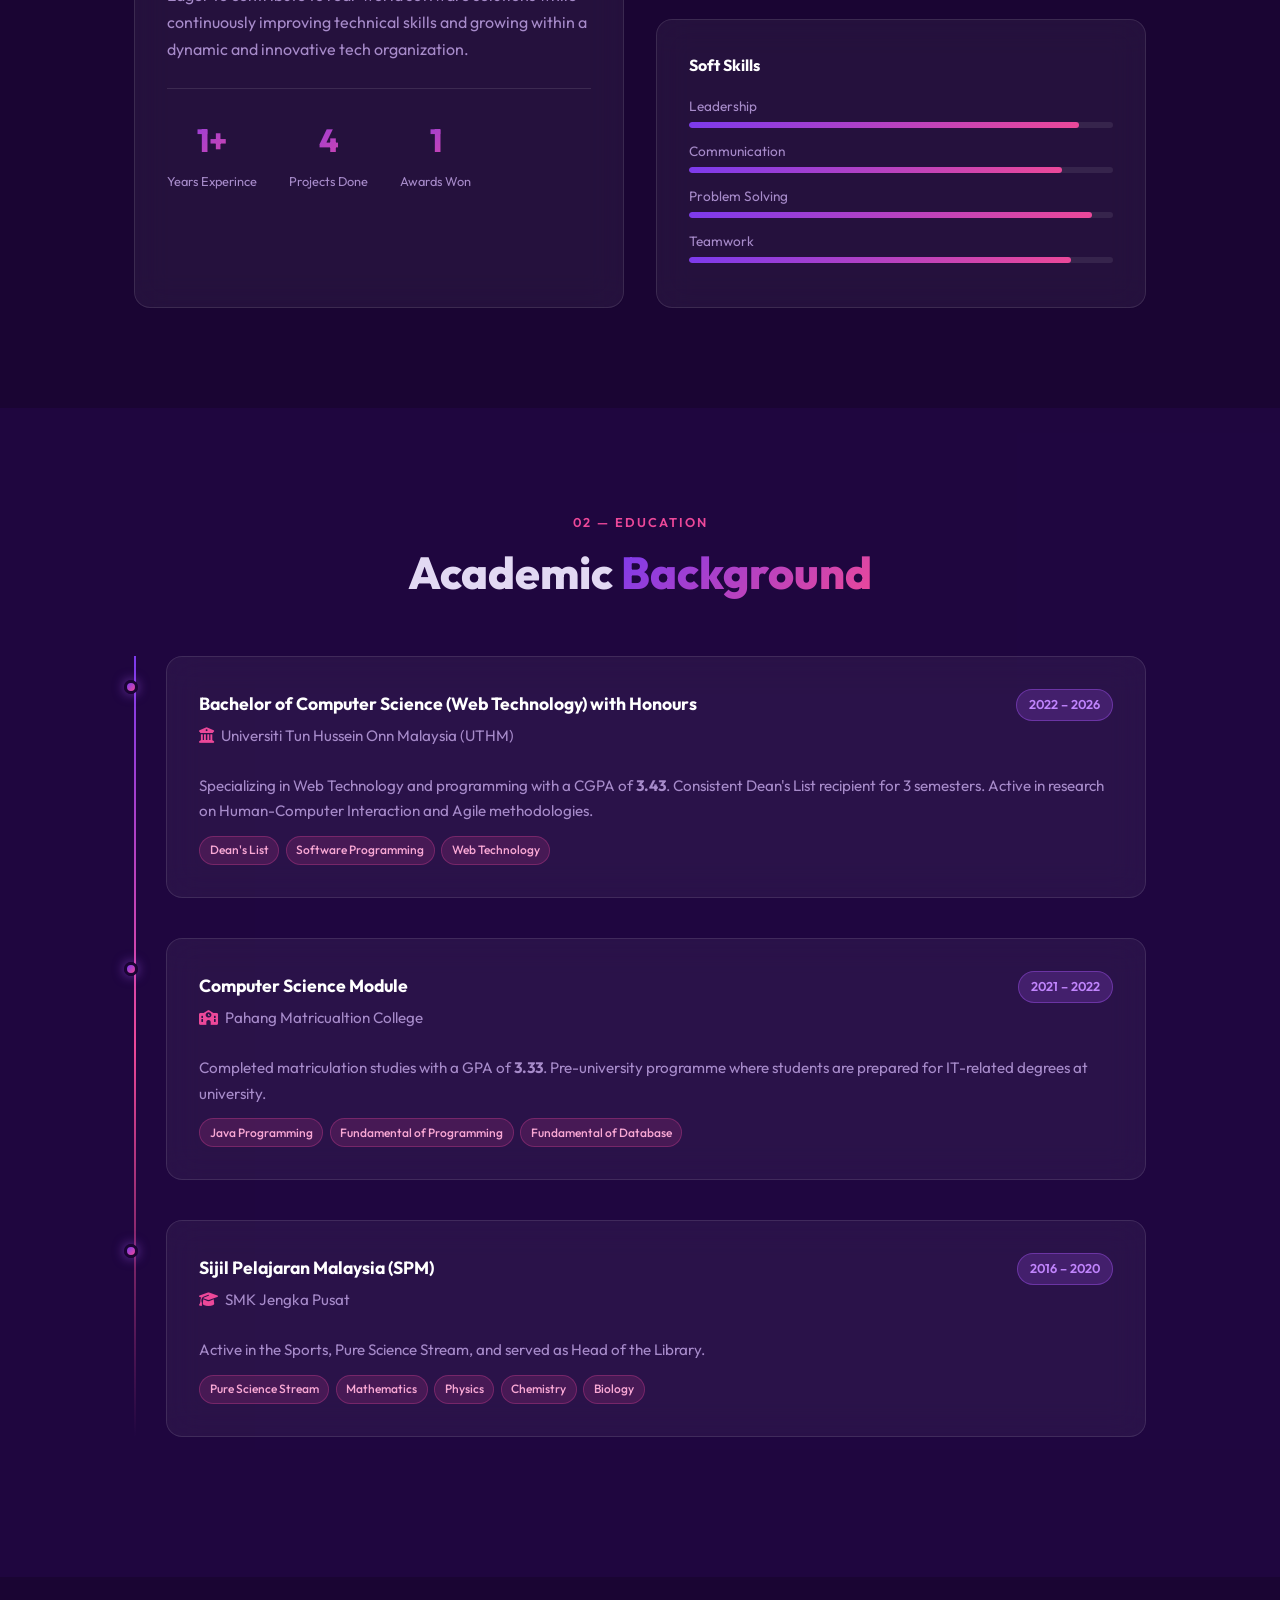
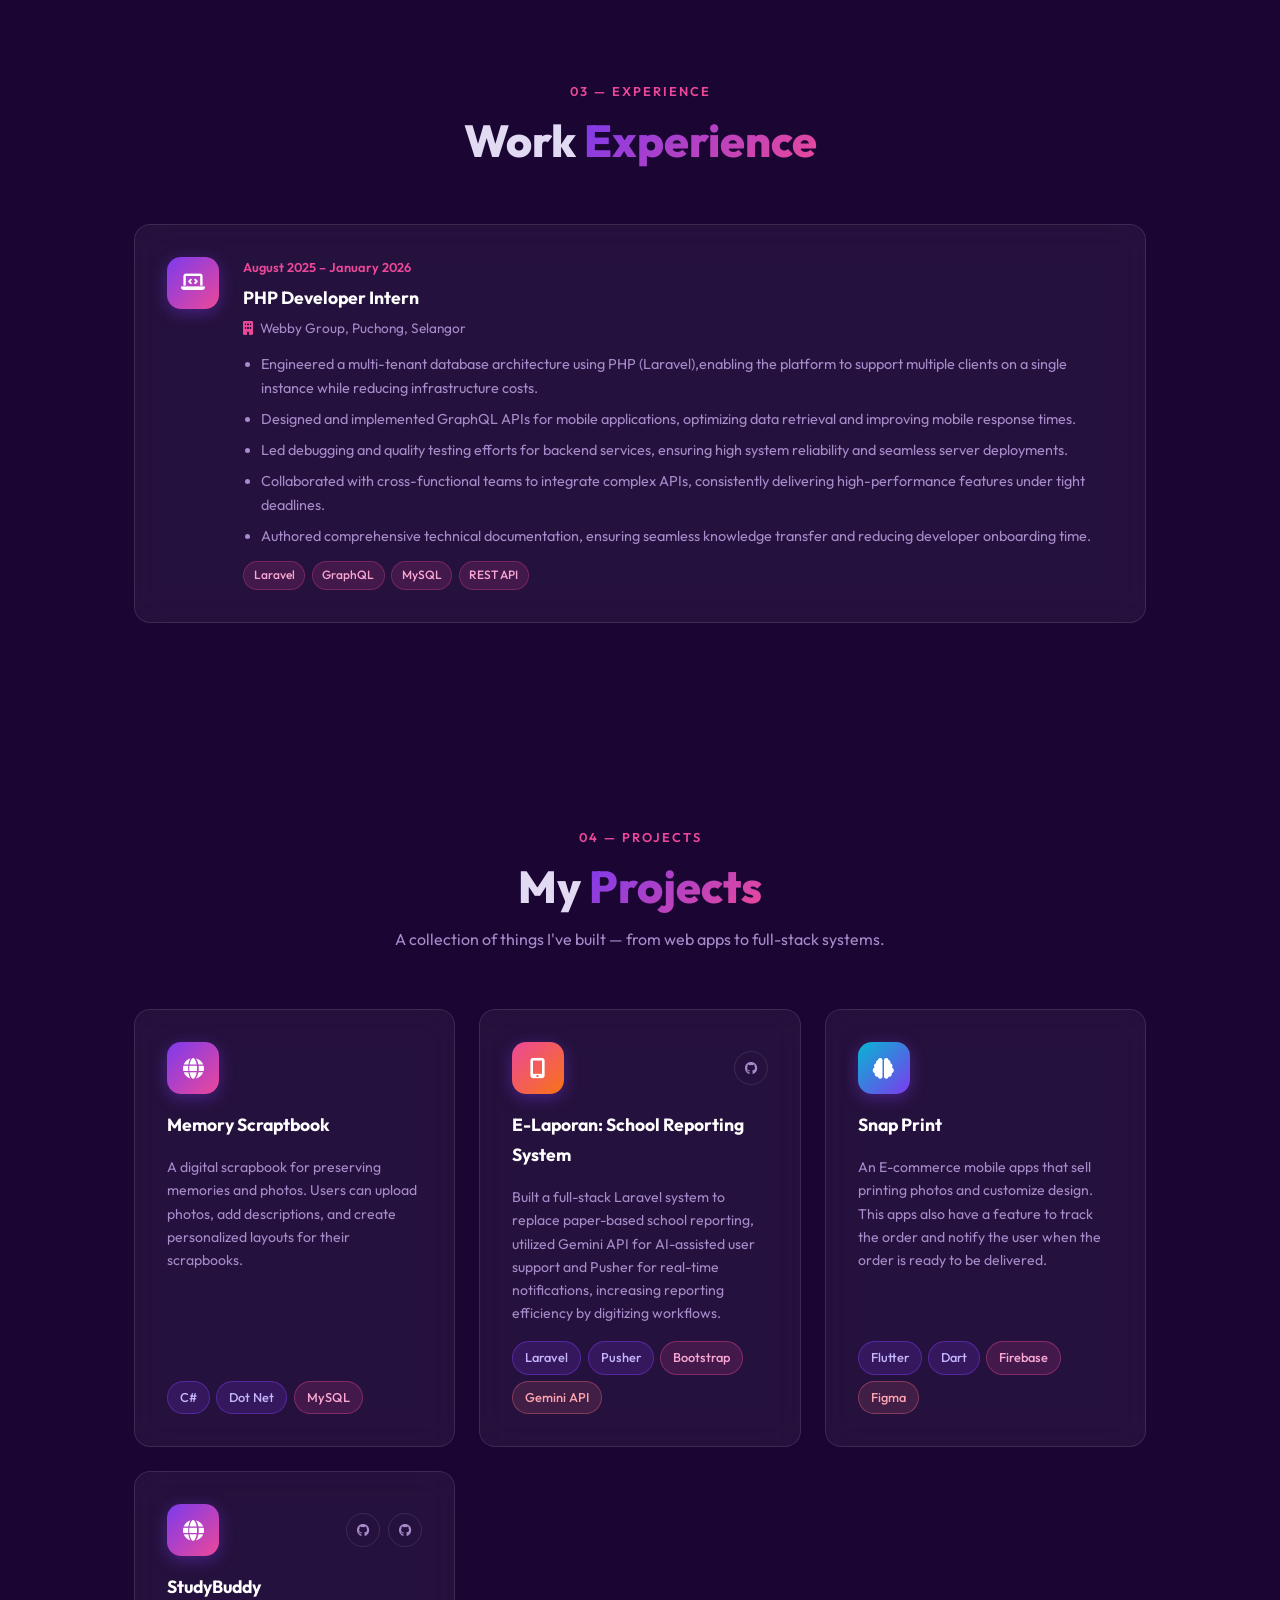
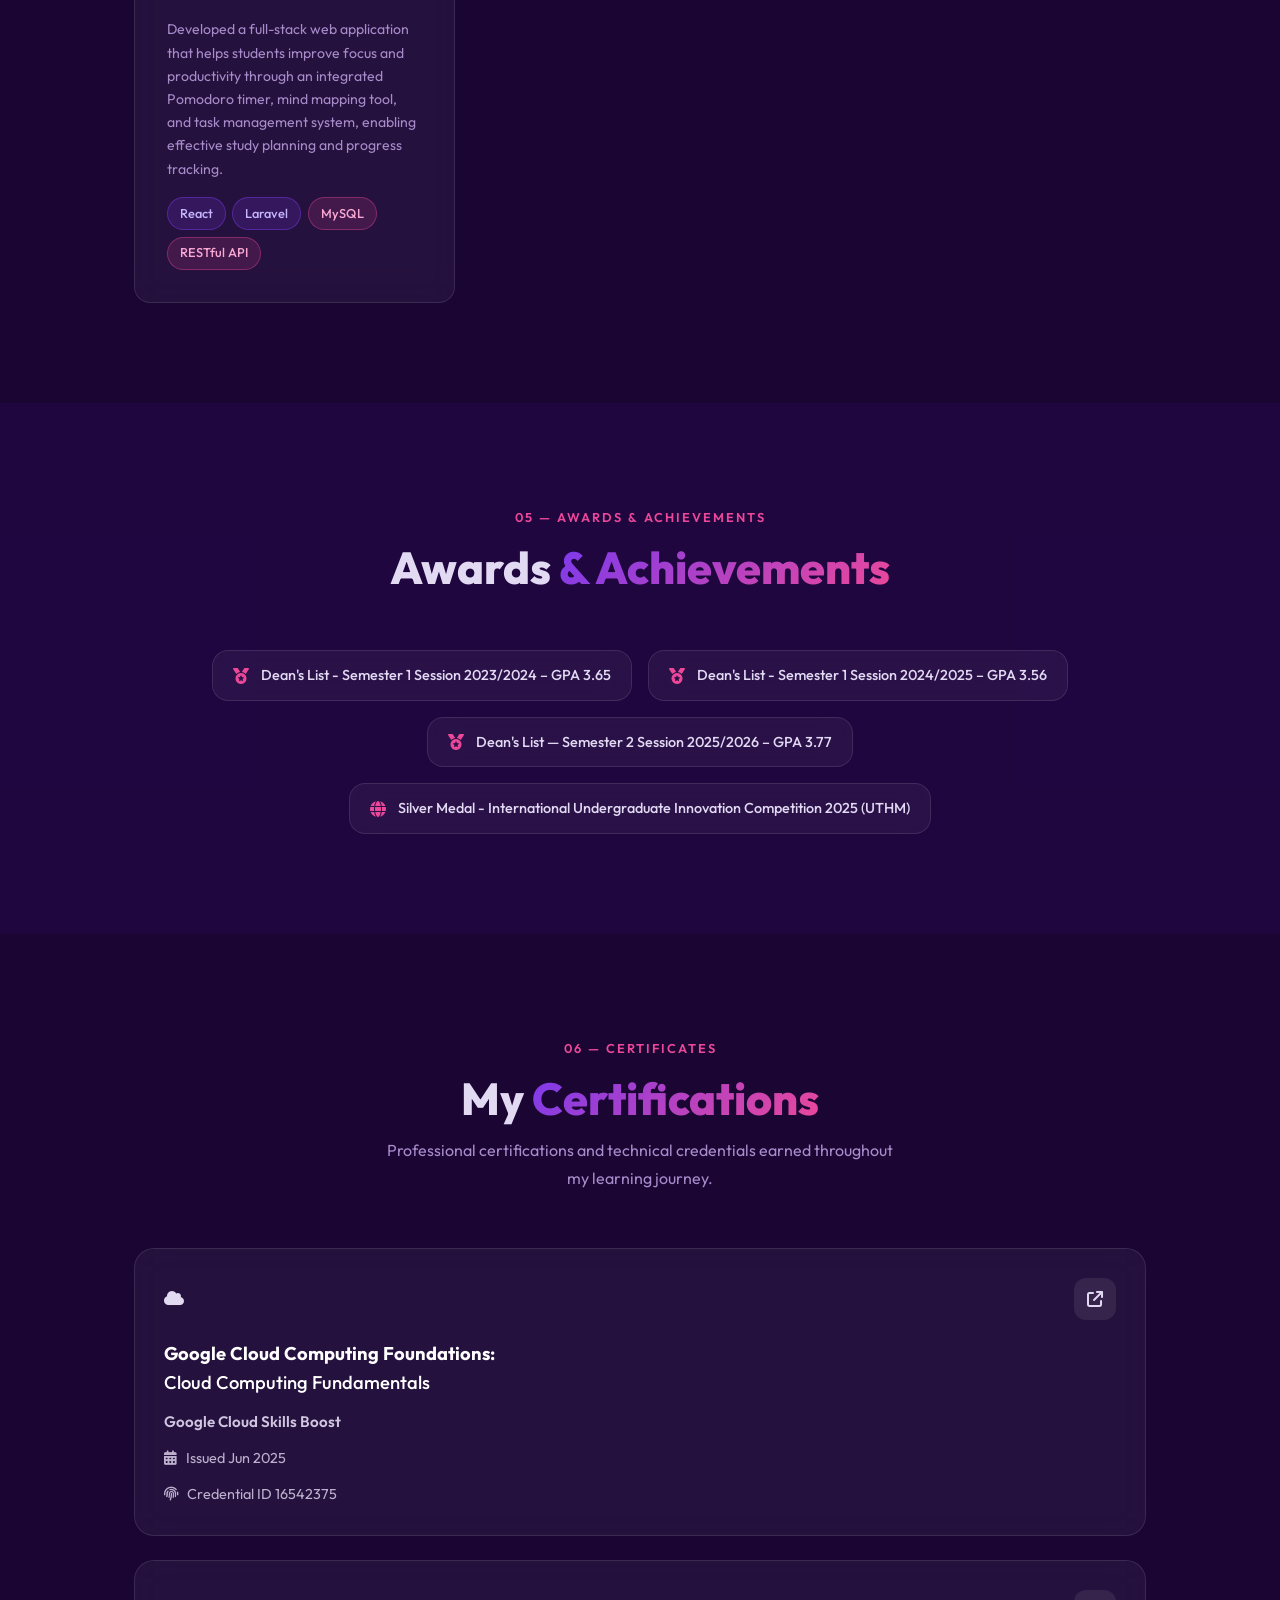
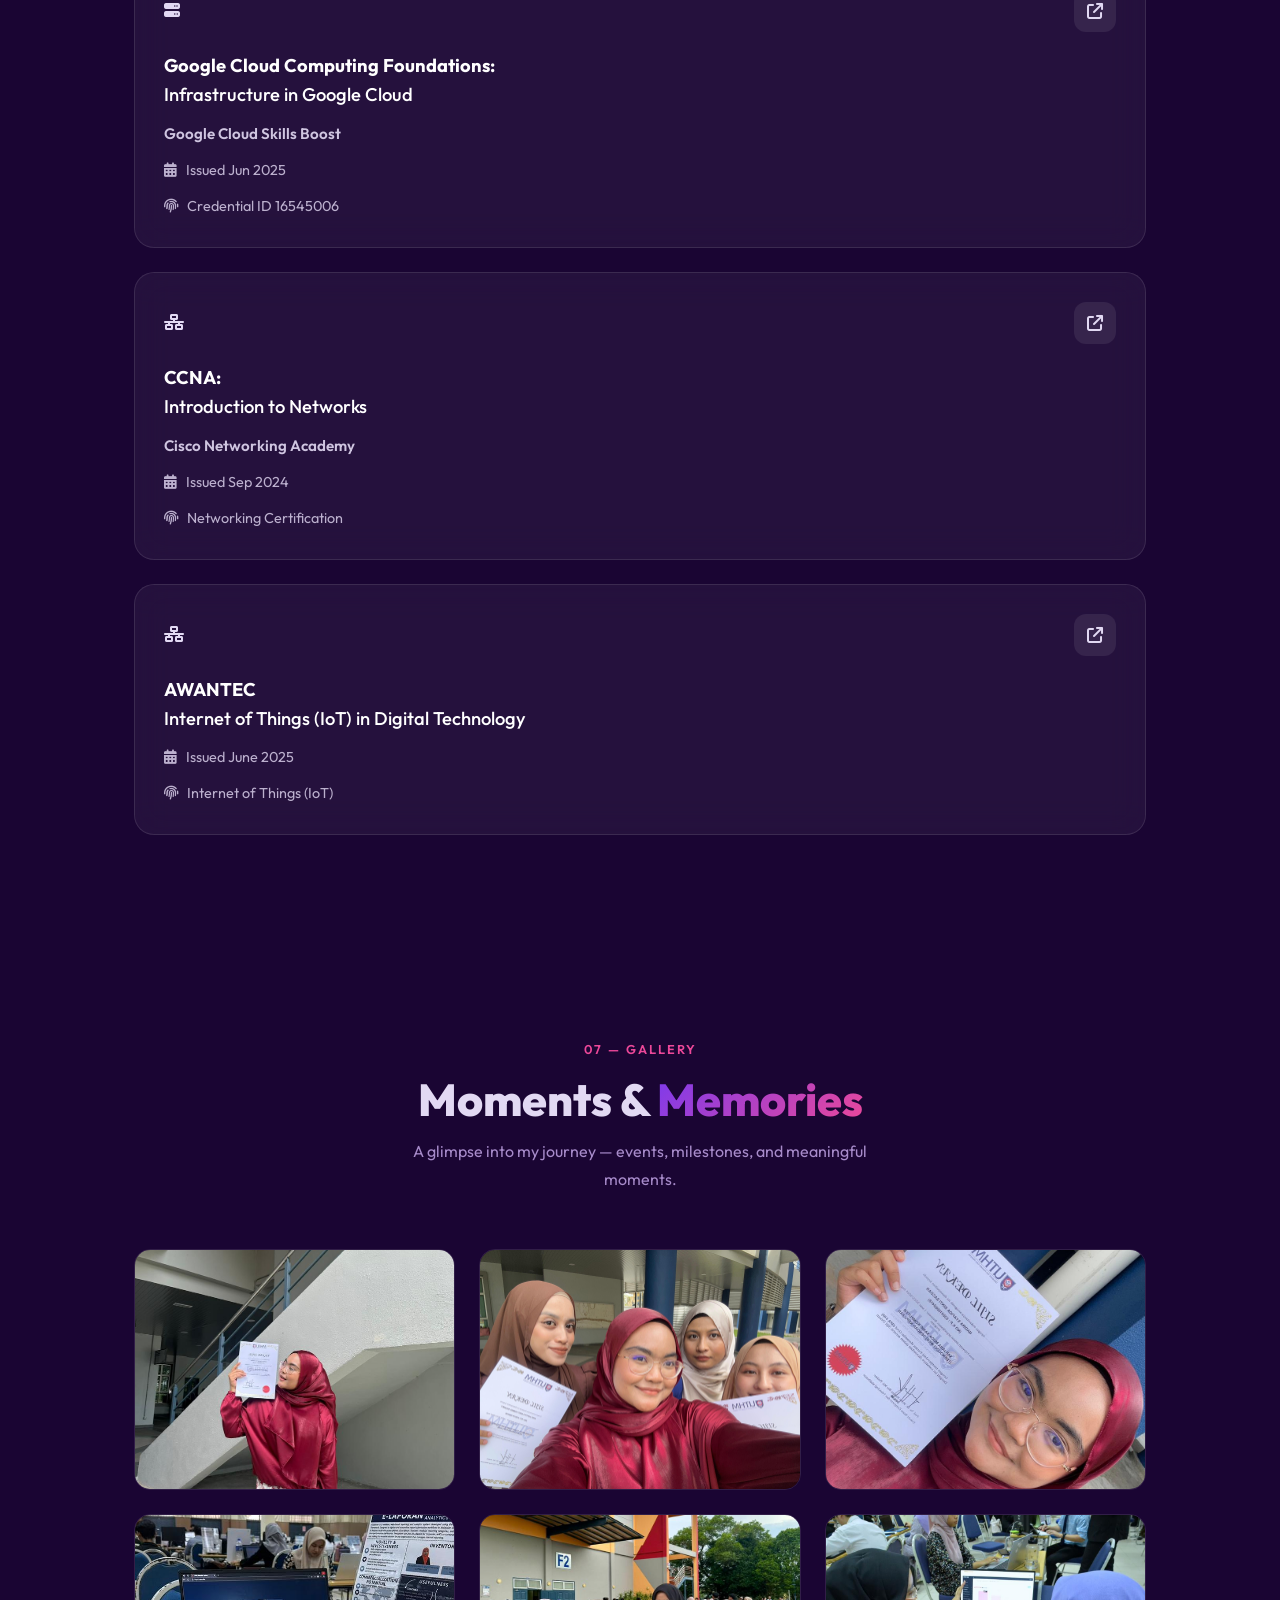
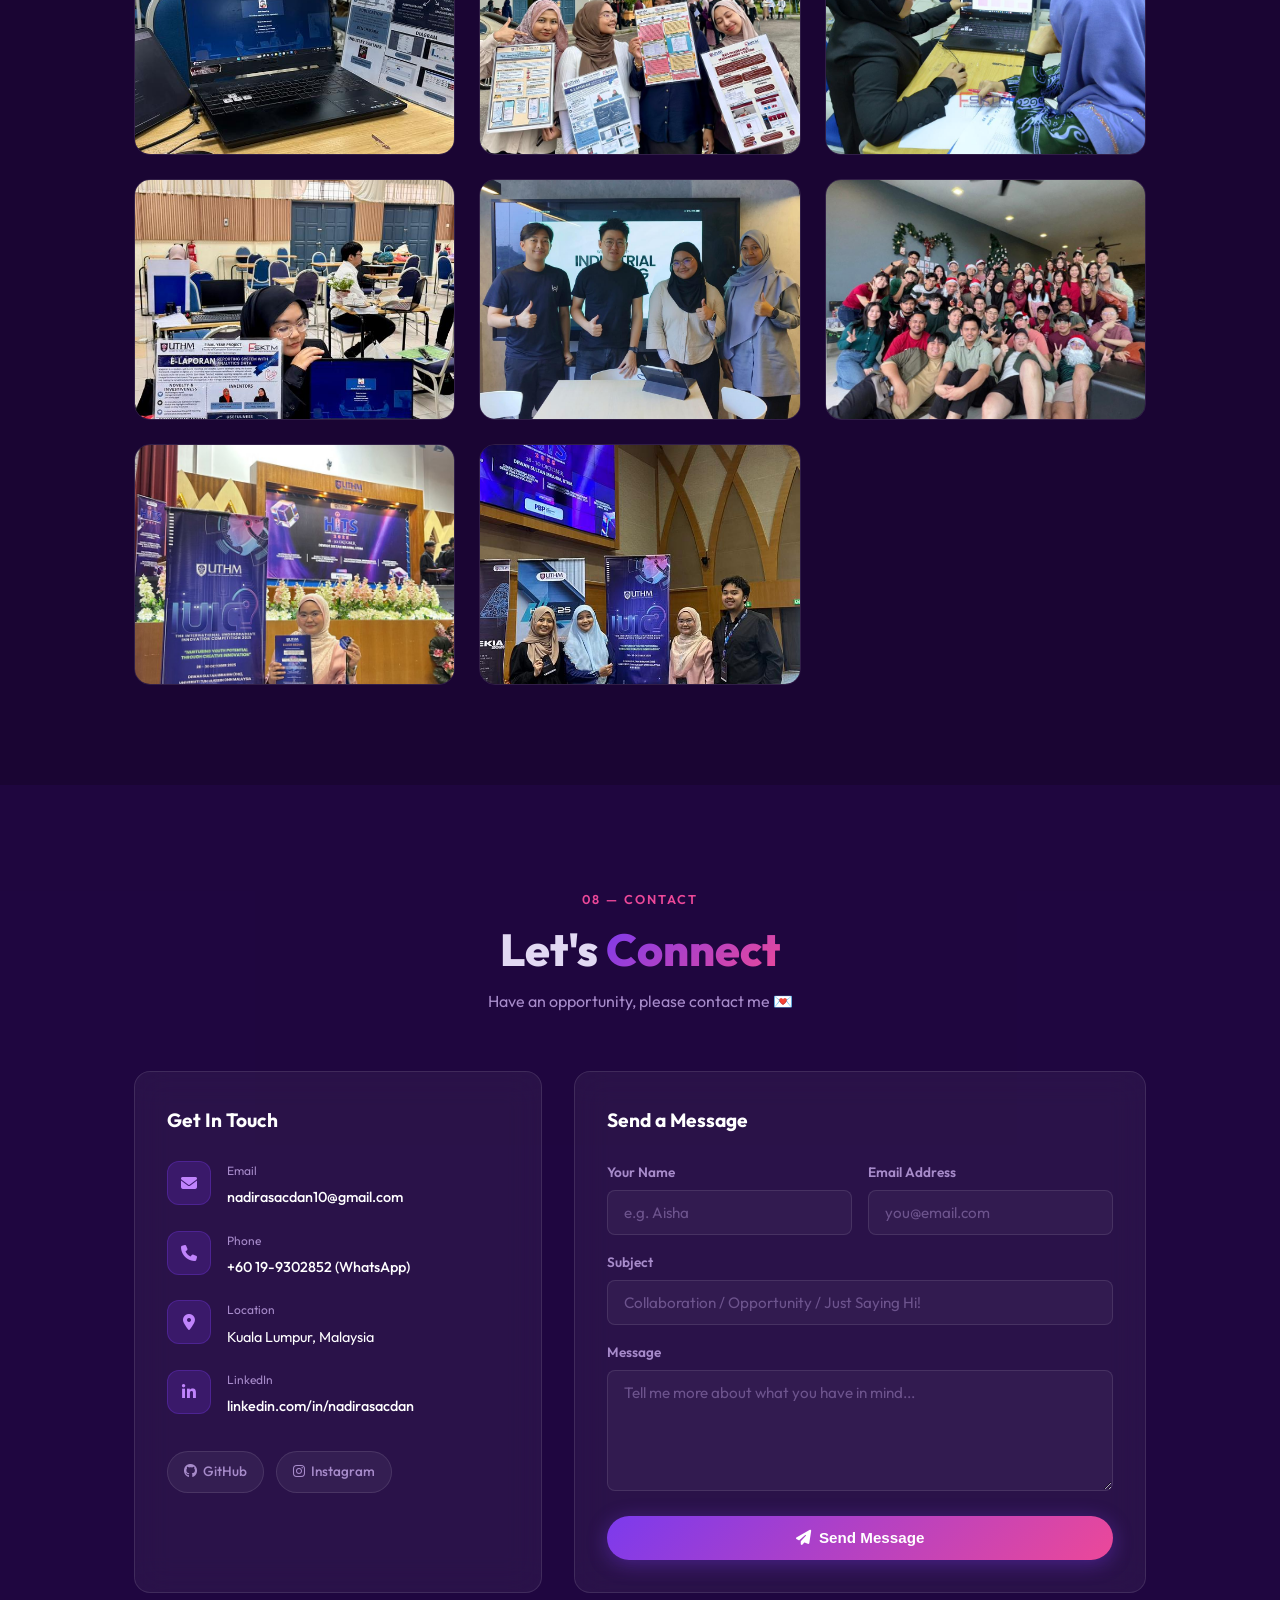
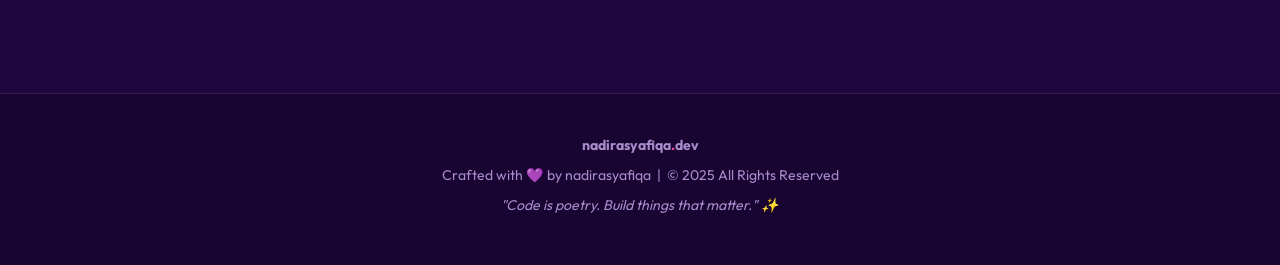
==== commit e1d225ec: "update github link" ====
--- a/index.html
+++ b/index.html
@@ -308,10 +308,10 @@
         <div class="project-card glass-card" data-aos>
           <div class="project-top">
             <div class="project-icon" style="background: linear-gradient(135deg,#ec4899,#f97316);"><i class="fas fa-mobile-alt"></i></div>
-            <!-- <div class="project-links">
-              <a href="#" class="proj-link" title="View Live"><i class="fas fa-external-link-alt"></i></a>
-              <a href="#" class="proj-link" title="GitHub"><i class="fab fa-github"></i></a>
-            </div> -->
+            <div class="project-links">
+              <!-- <a href="#" class="proj-link" title="View Live"><i class="fas fa-external-link-alt"></i></a> -->
+              <a href="https://github.com/nadirasyafiqa/FYP-skbp" class="proj-link" title="GitHub"><i class="fab fa-github"></i></a>
+            </div>
           </div>
           <h3 class="project-title">E-Laporan: School Reporting System</h3>
           <p class="project-desc">Built a full-stack Laravel system to replace paper-based school reporting, utilized 
@@ -346,10 +346,12 @@
         <div class="project-card glass-card" data-aos>
           <div class="project-top">
             <div class="project-icon"><i class="fas fa-globe"></i></div>
-            <!-- <div class="project-links">
-              <a href="#" class="proj-link" title="View Live"><i class="fas fa-external-link-alt"></i></a>
-              <a href="#" class="proj-link" title="GitHub"><i class="fab fa-github"></i></a>
-            </div> -->
+            <div class="project-links">
+              <!-- <a href="#" class="proj-link" title="View Live"><i class="fas fa-external-link-alt"></i></a> -->
+              <a href="https://github.com/nadirasyafiqa/Front-end-study-apps" class="proj-link" title="GitHub"><i class="fab fa-github"></i></a>
+              <a href="https://github.com/nadirasyafiqa/back-end-study-apps" class="proj-link" title="GitHub"><i class="fab fa-github"></i></a>
+
+            </div>
           </div>
           <h3 class="project-title">StudyBuddy</h3>
           <p class="project-desc">Developed a full-stack web application that helps students improve focus and productivity through an integrated Pomodoro timer, mind mapping tool, and task management system, enabling effective study planning and progress tracking.</p>
@@ -533,7 +535,7 @@
         </div>
       </div>
 
-      <!-- Certificate 3 -->
+      <!-- Certificate 4 -->
       <div class="cert-card glass-card" data-aos="fade-up">
 
         <div class="cert-top">
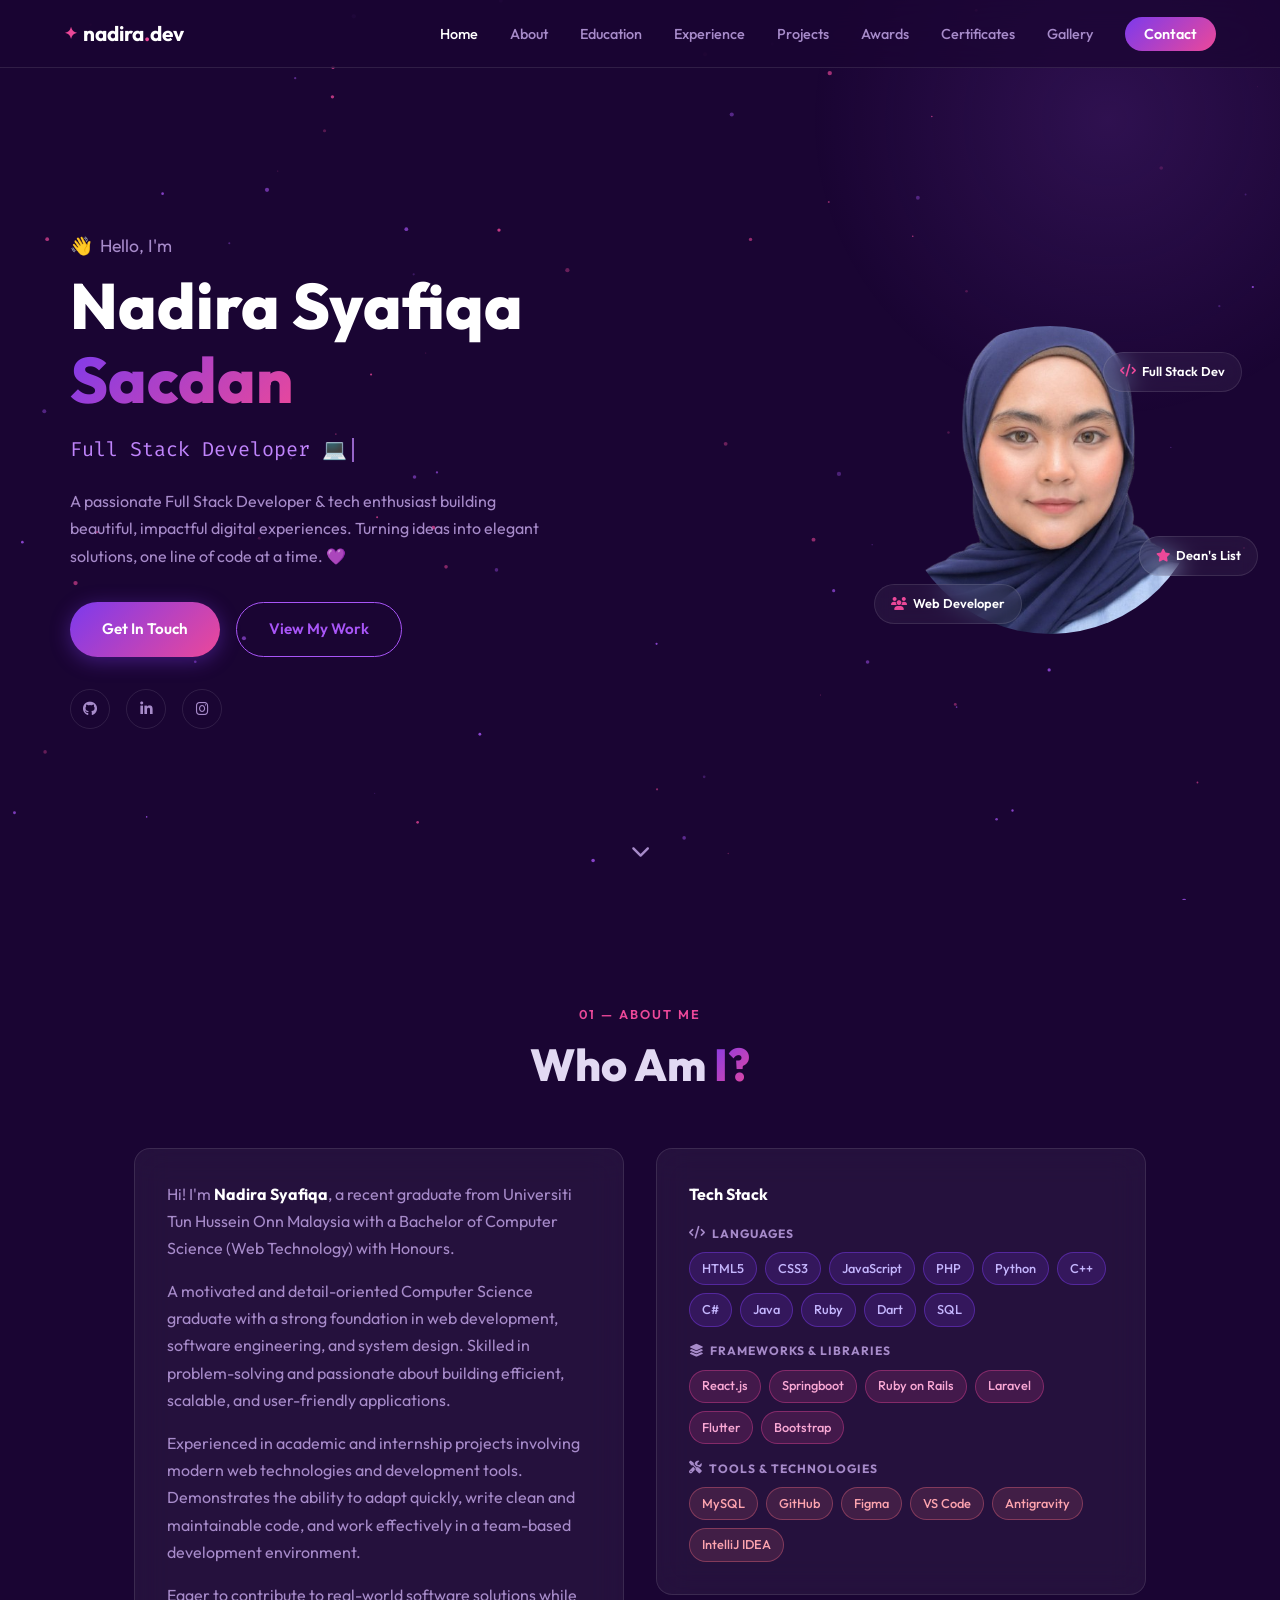
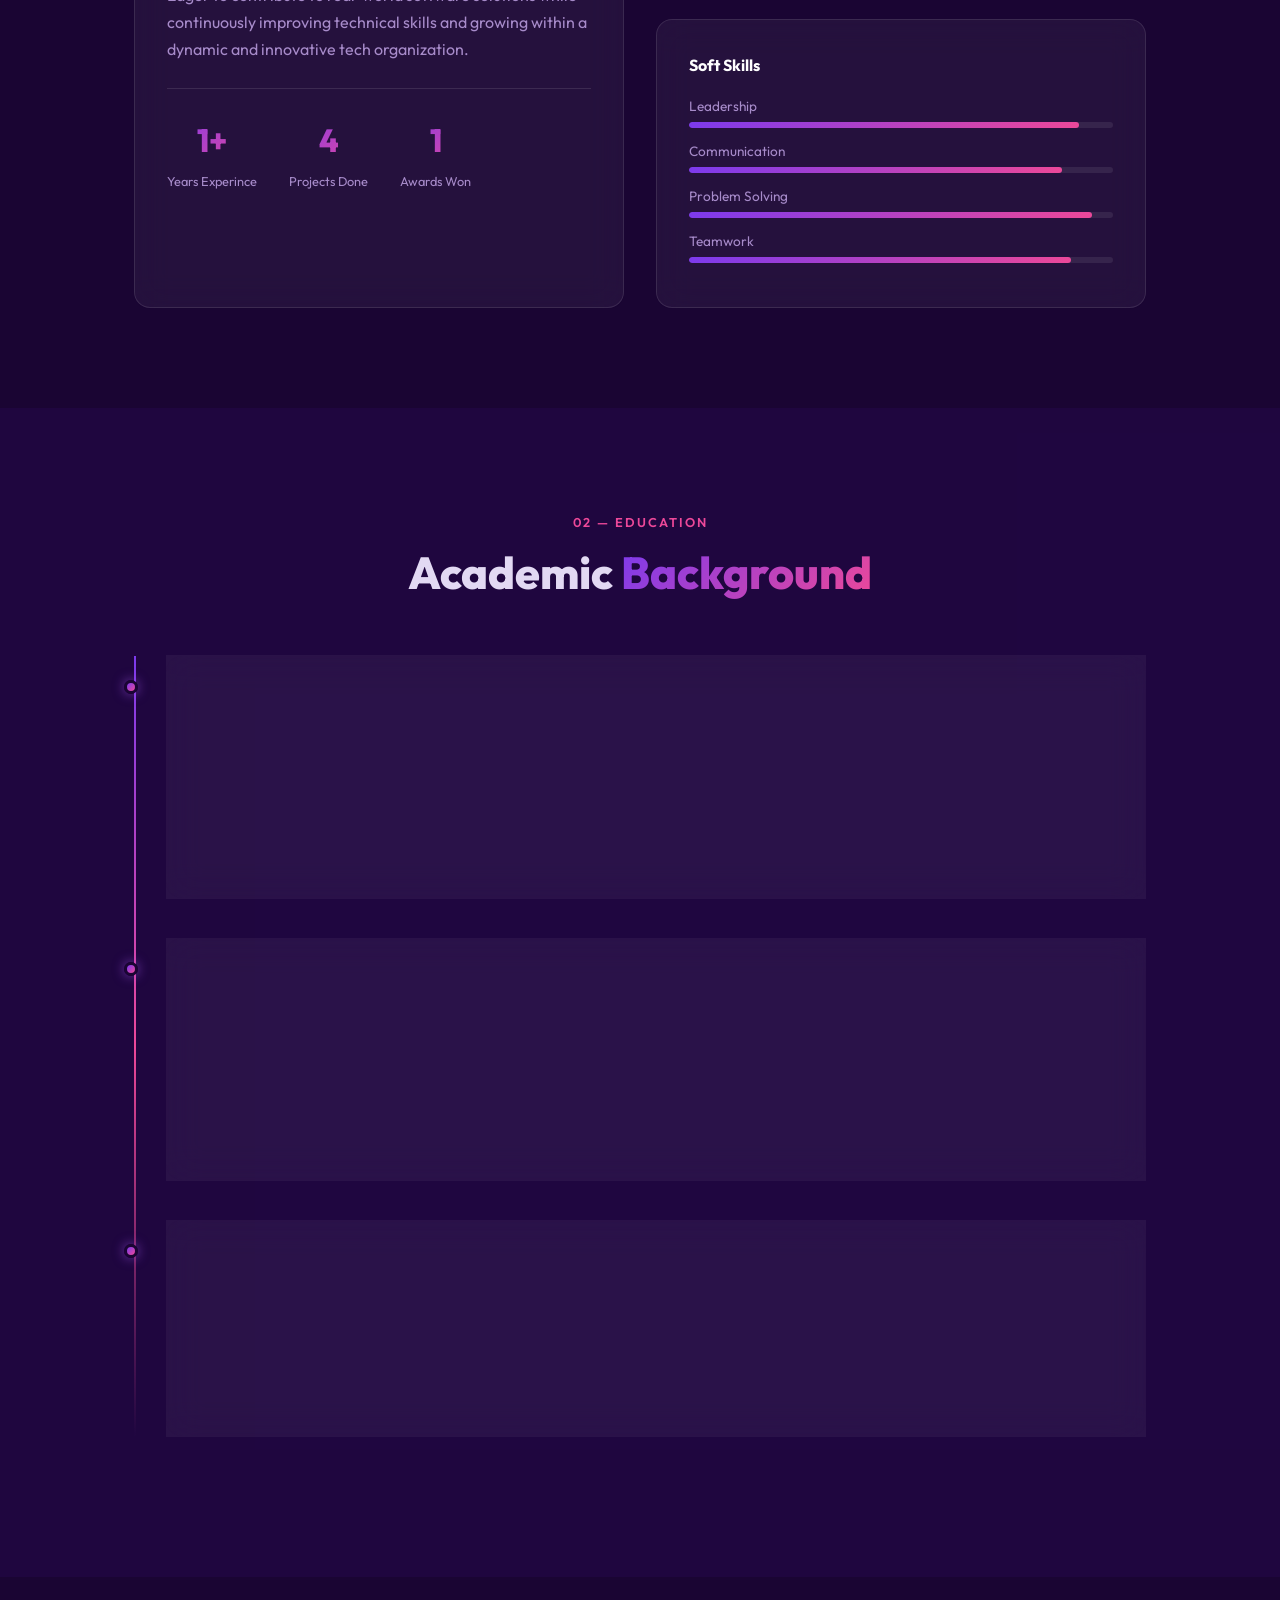
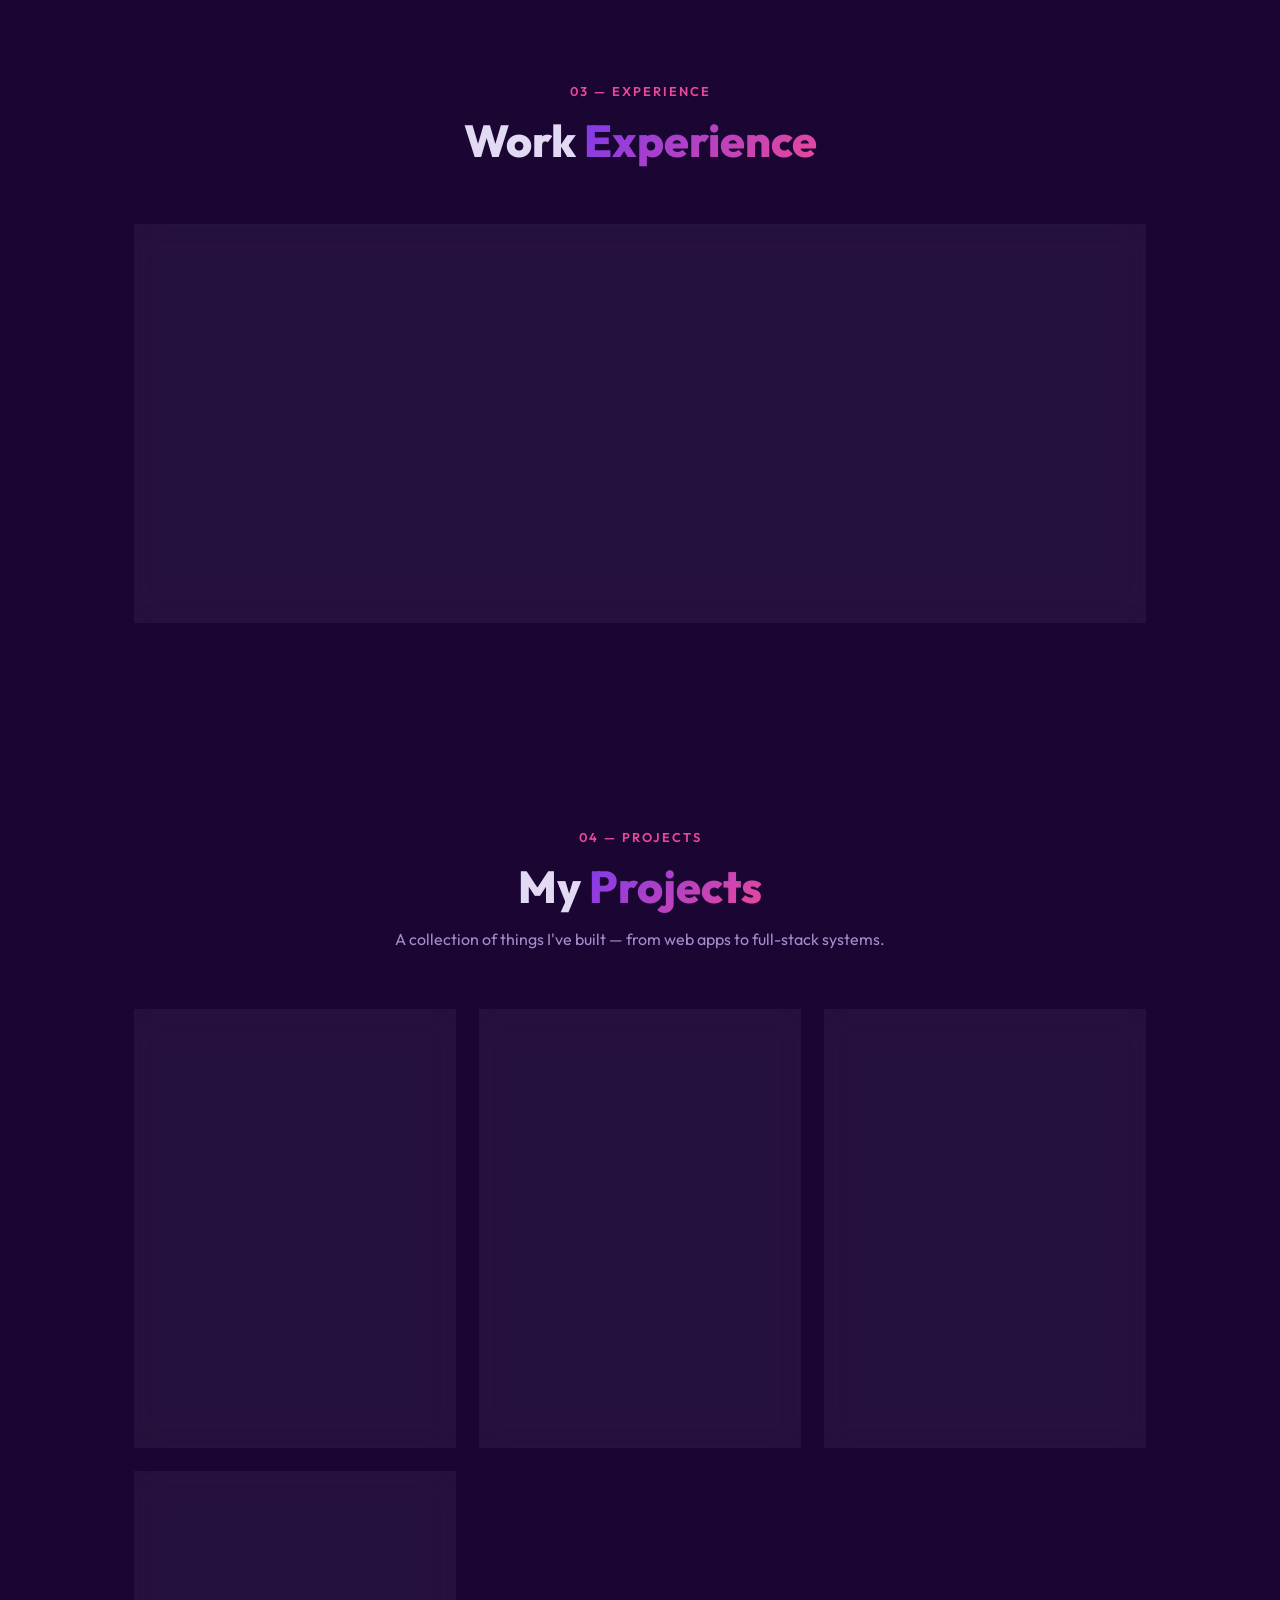
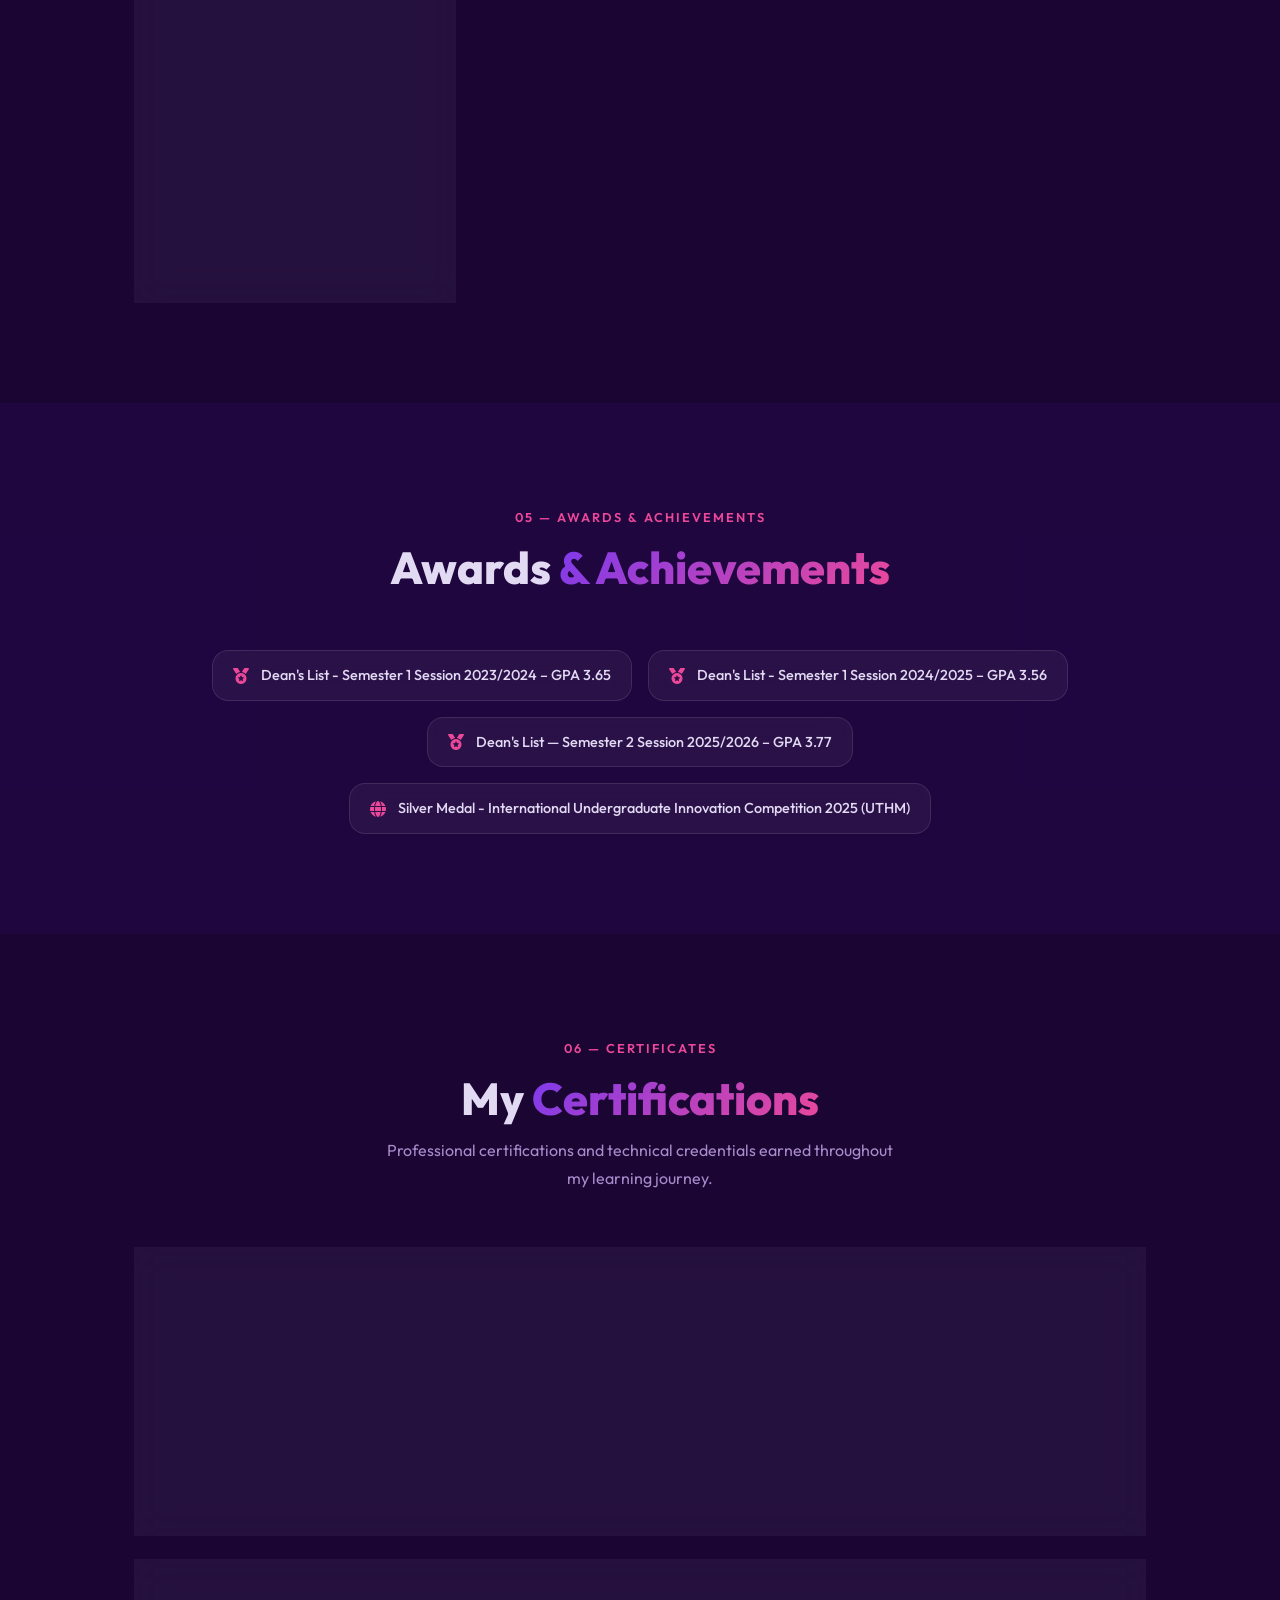
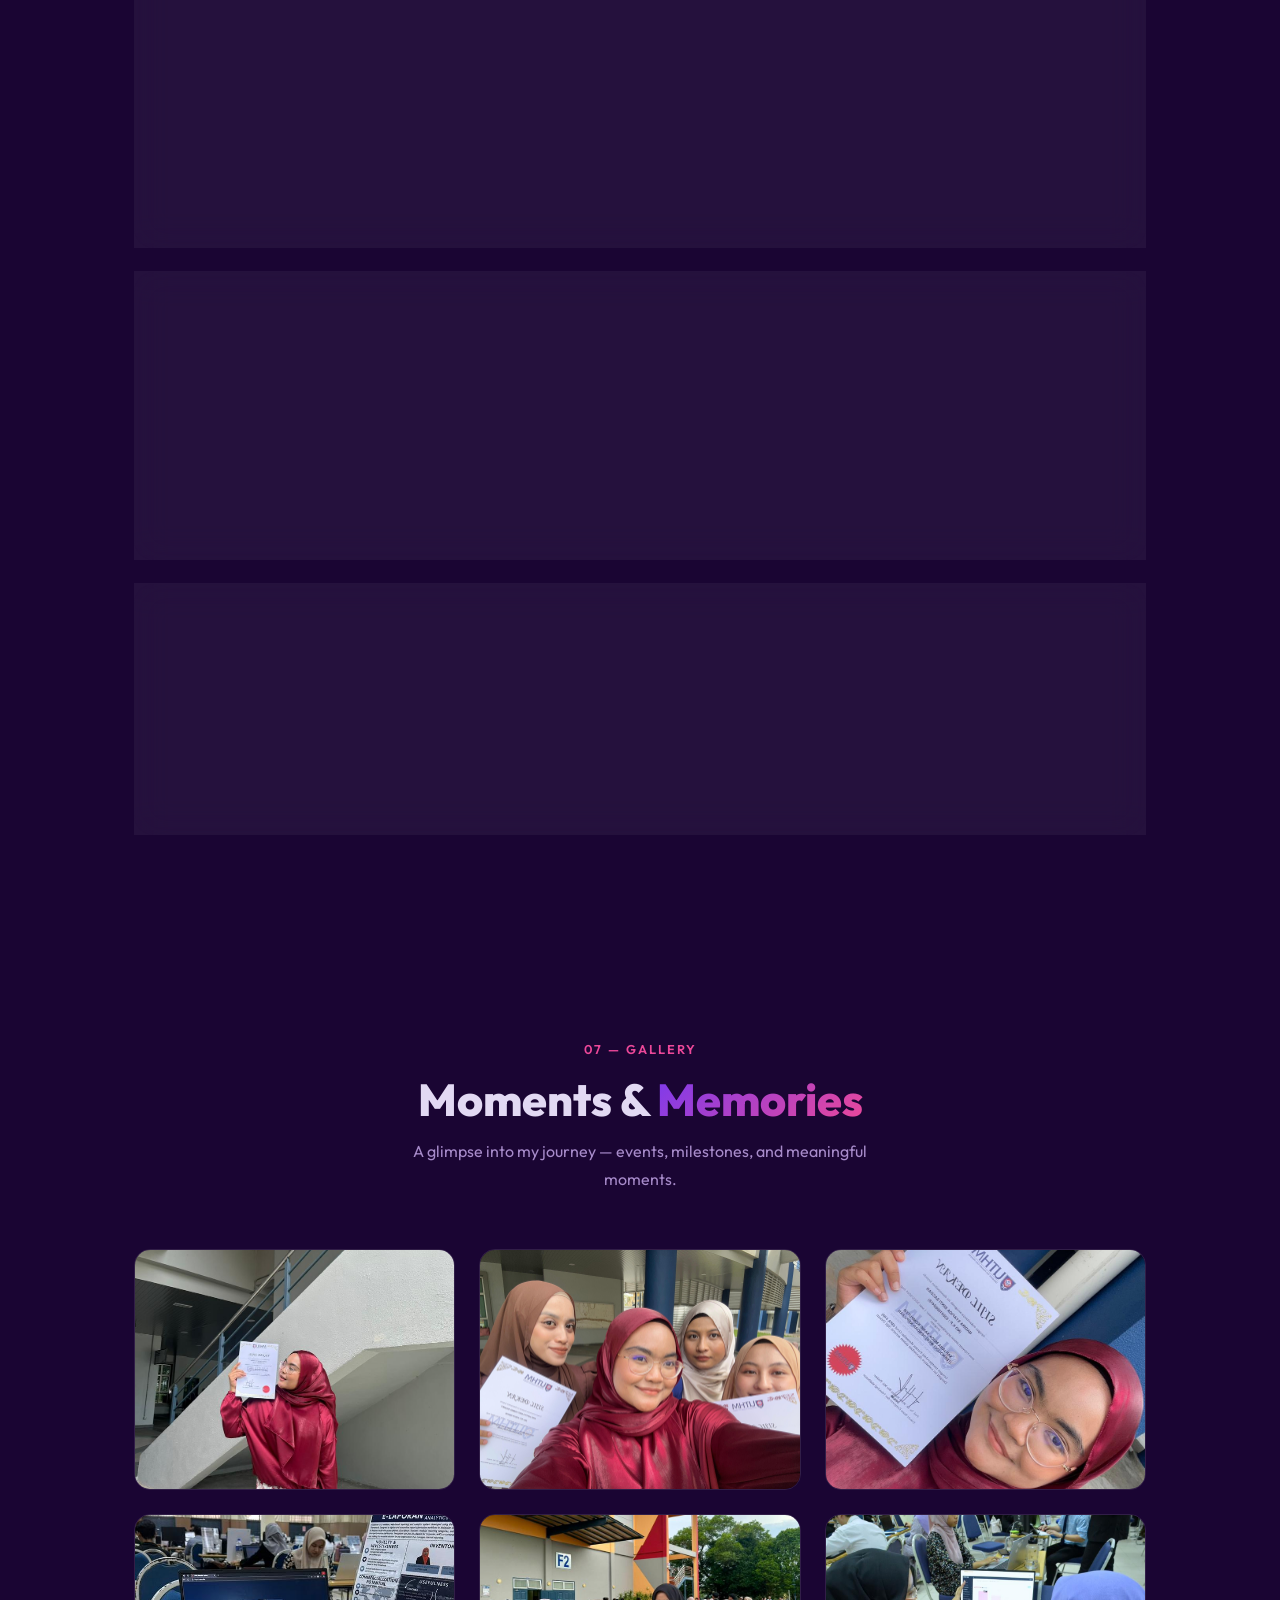
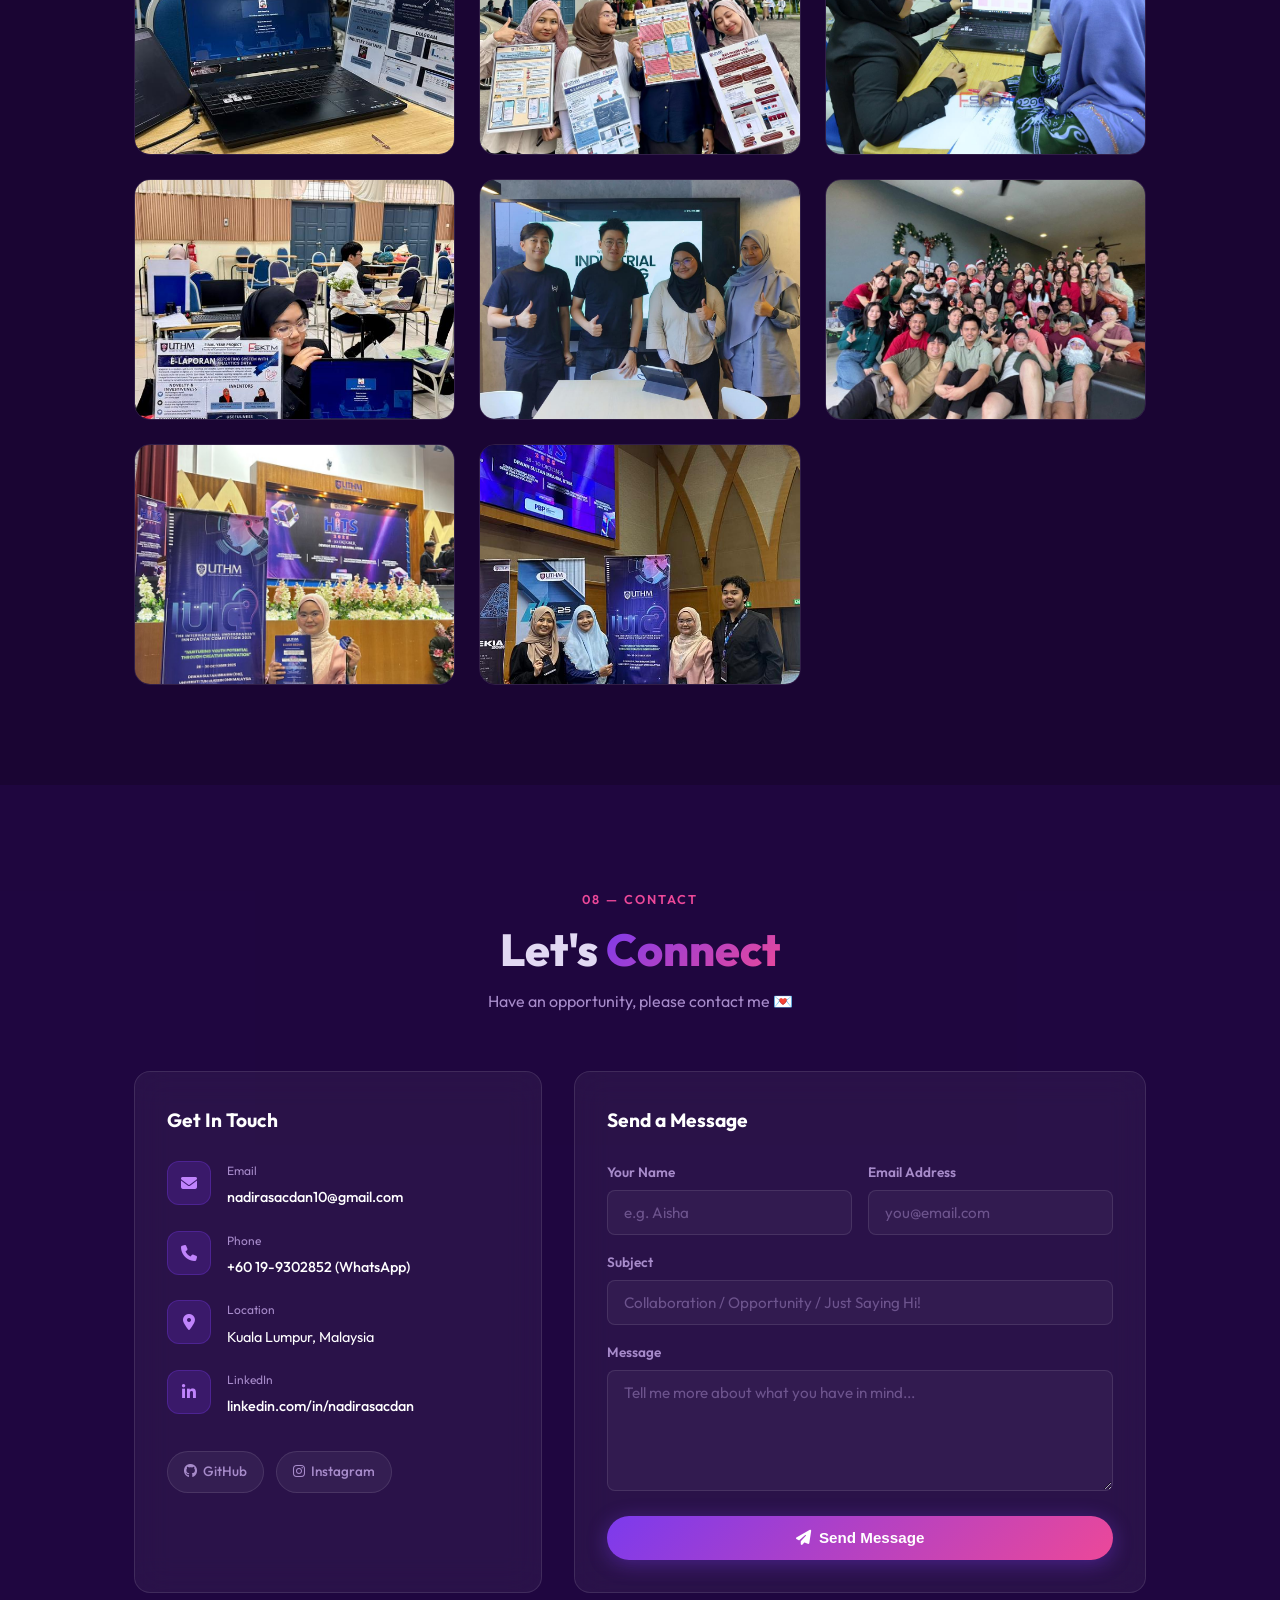
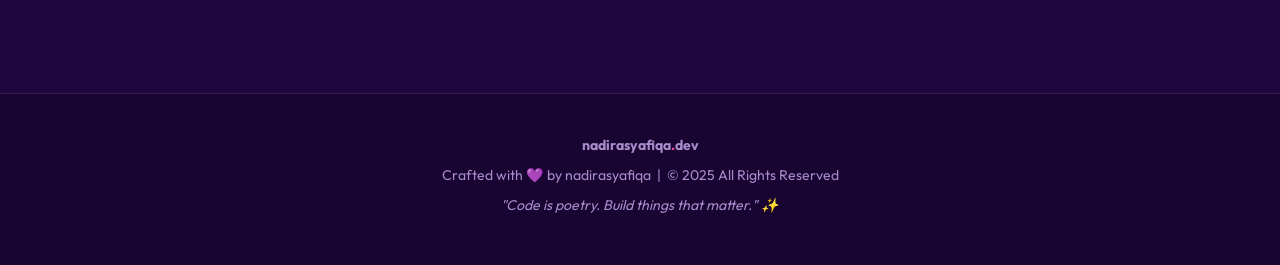
==== commit 6e616615: "update picture" ====
--- a/index.html
+++ b/index.html
@@ -59,7 +59,7 @@
       <div class="hero-right">
         <div class="profile-glow-ring">
           <div class="profile-img-wrap">
-            <img src="assets/profile2.jpeg" alt="Nadirah's profile photo" id="profile-img" onerror="this.src='https://ui-avatars.com/api/?name=Nadirah+Nur+Aisyah&background=7c3aed&color=fff&size=400'"/>
+            <img src="assets/profile2.png" alt="Nadirah's profile photo" id="profile-img" onerror="this.src='https://ui-avatars.com/api/?name=Nadirah+Nur+Aisyah&background=7c3aed&color=fff&size=400'"/>
             <label class="upload-label" for="profile-upload" title="Click to upload your photo">
               <i class="fas fa-camera"></i>
             </label>
--- a/style.css
+++ b/style.css
@@ -196,15 +196,15 @@
 .profile-glow-ring {
   width: 320px; height: 320px;
   border-radius: 50%; padding: 6px;
-  background: var(--gradient);
-  box-shadow: 0 0 60px rgba(168,85,247,0.5), 0 0 120px rgba(236,72,153,0.2);
+  background: transparent;
+  /* box-shadow: 0 0 60px rgba(168,85,247,0.5), 0 0 120px rgba(236,72,153,0.2); */
   animation: pulse-ring 3s ease-in-out infinite;
 }
 @keyframes pulse-ring { 0%,100%{box-shadow:0 0 60px rgba(168,85,247,0.5),0 0 120px rgba(236,72,153,0.2)} 50%{box-shadow:0 0 80px rgba(168,85,247,0.7),0 0 160px rgba(236,72,153,0.35)} }
 .profile-img-wrap {
   width: 100%; height: 100%; border-radius: 50%;
   overflow: hidden; position: relative;
-  background: var(--purple-dark);
+  background: transparent;
 }
 .profile-img-wrap img { width: 100%; height: 100%; object-fit: cover; }
 .upload-label {
